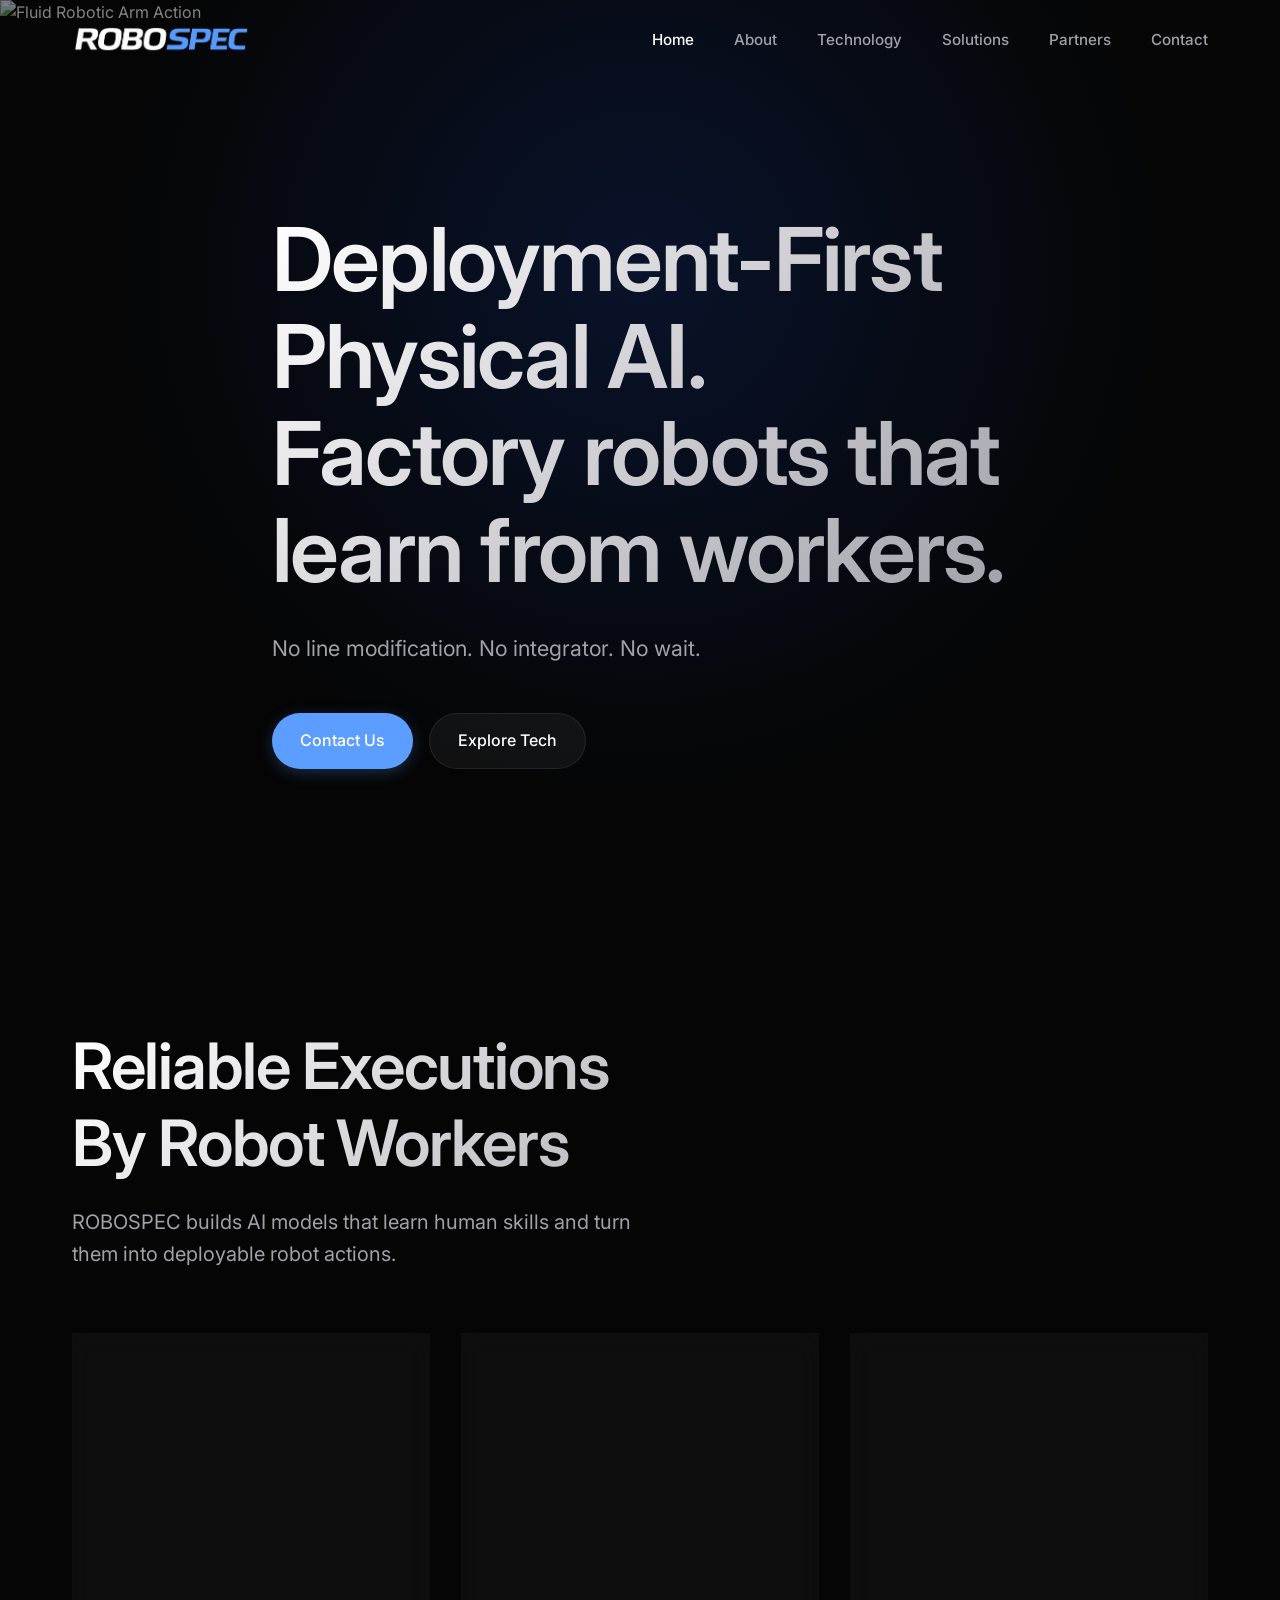
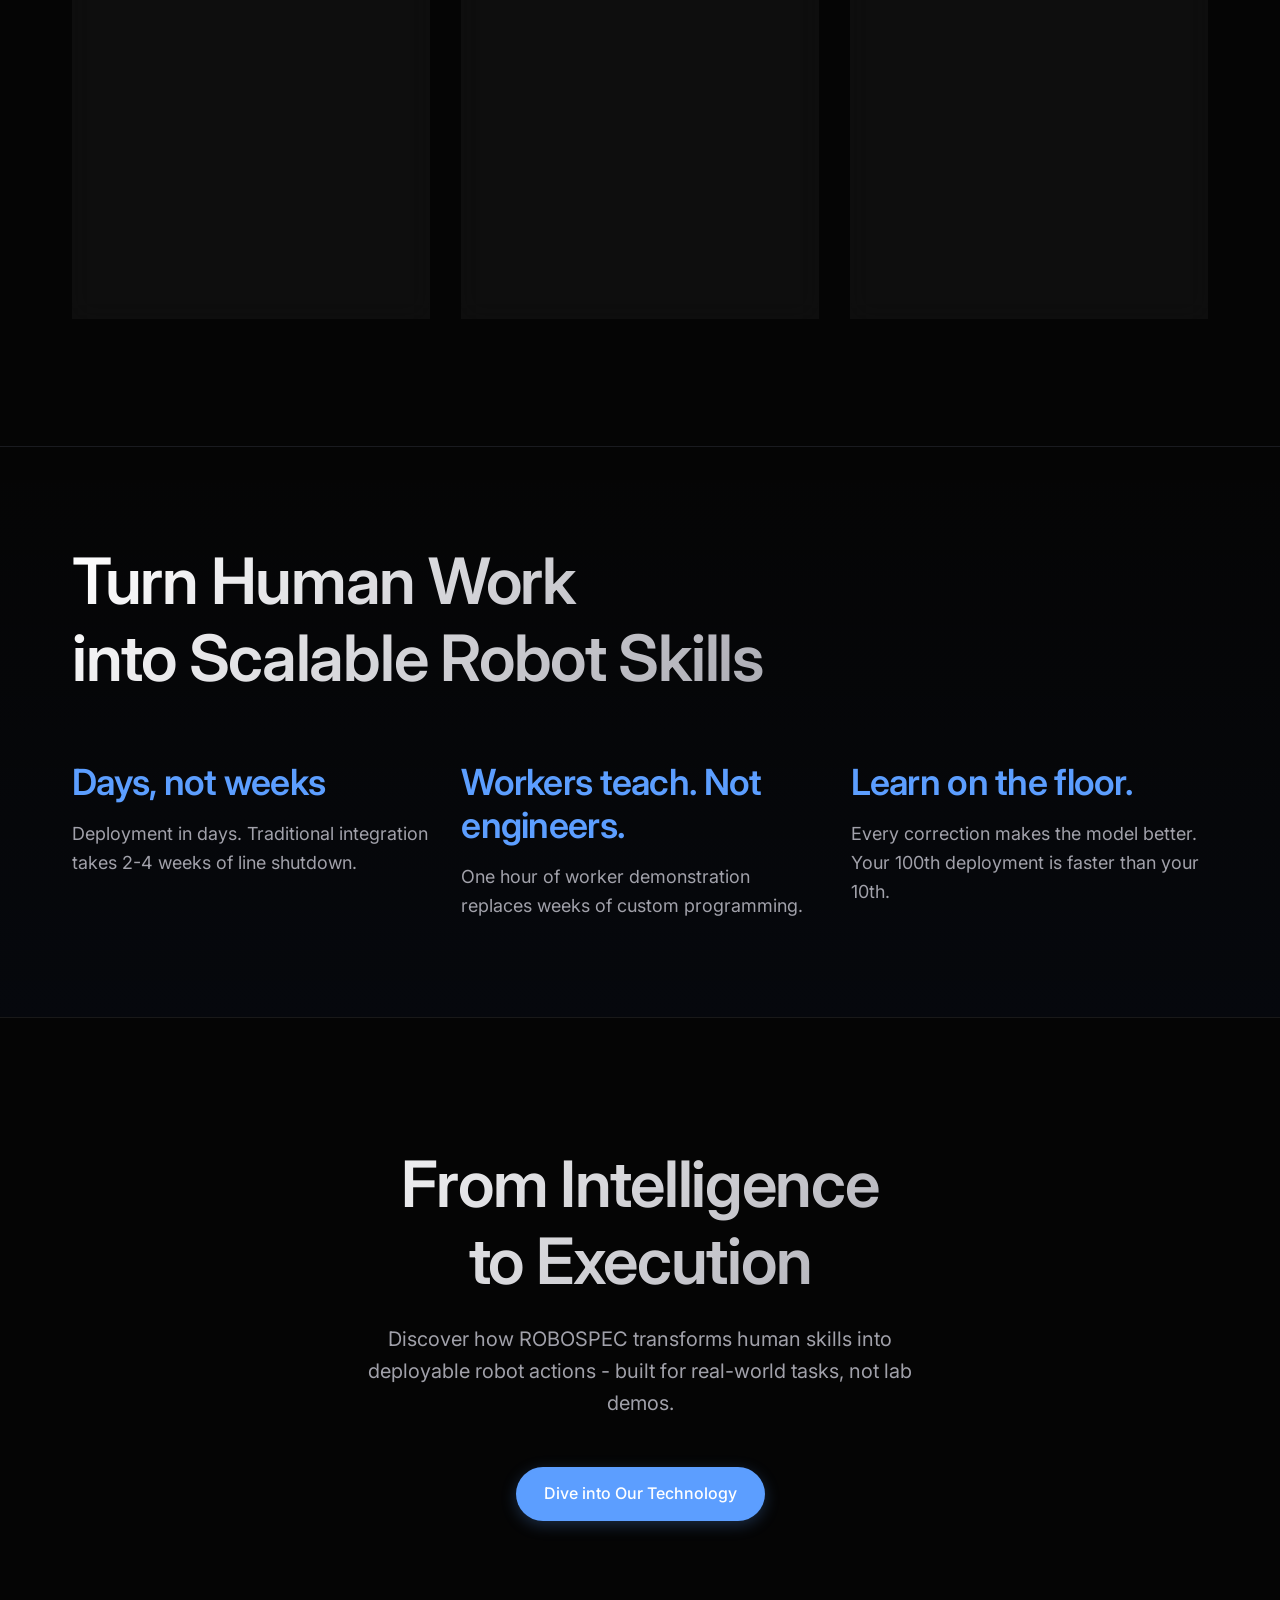
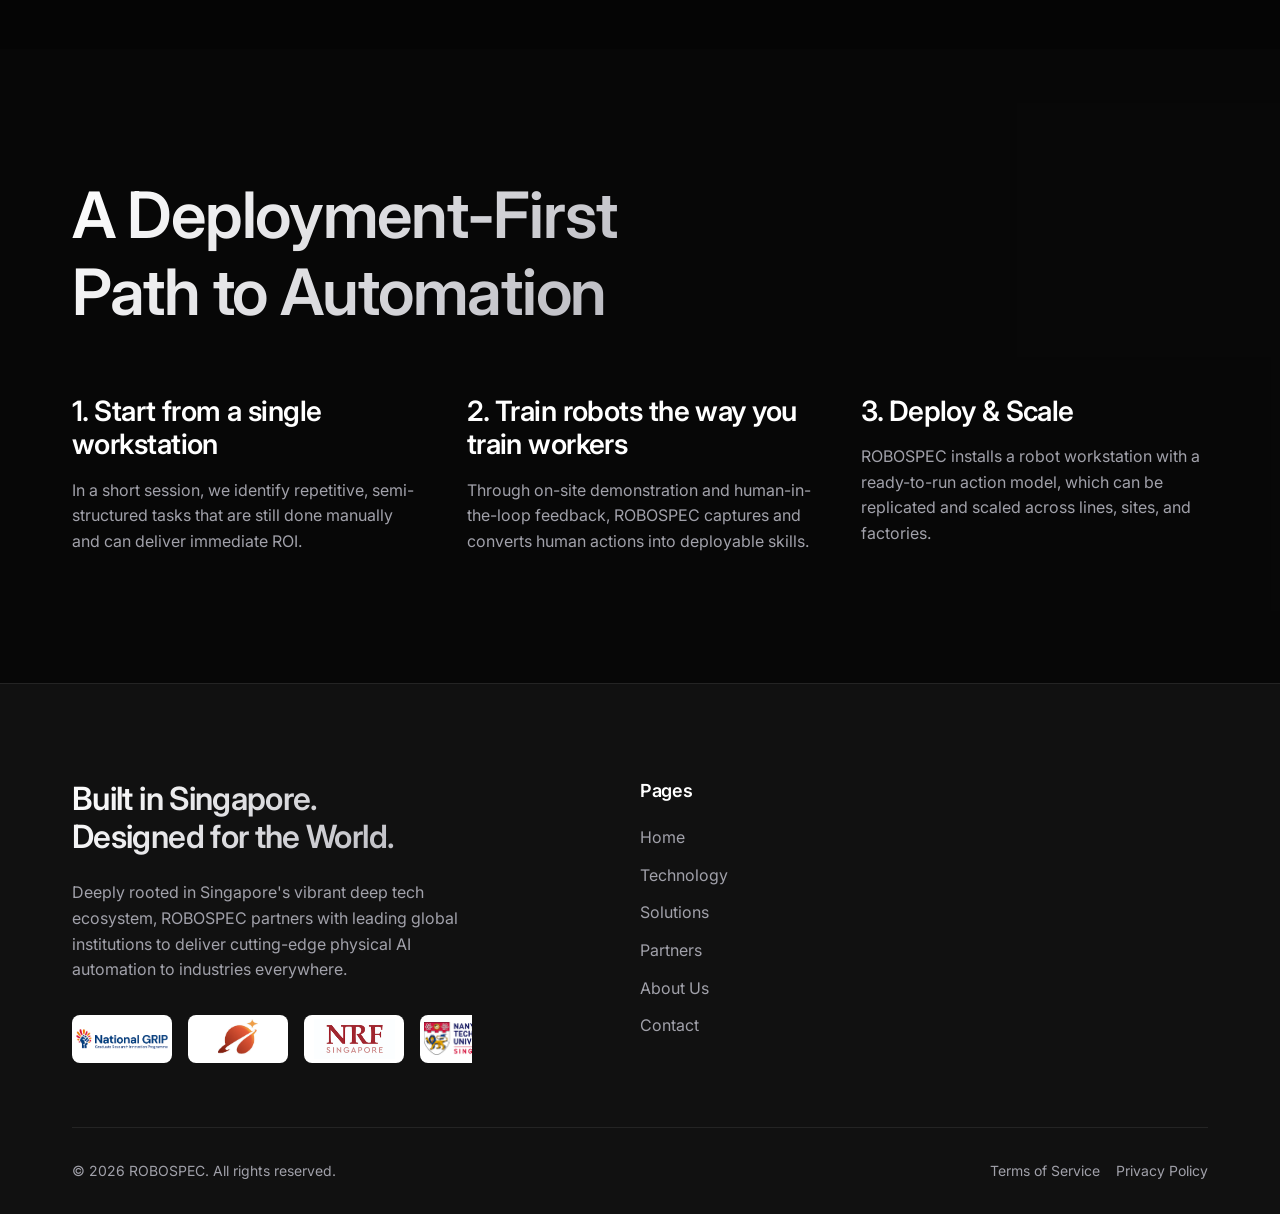
==== index.html @ c2f5011e "w" ====
<!DOCTYPE html>
<html lang="en">

<head>
  <meta charset="UTF-8">
  <meta name="viewport" content="width=device-width, initial-scale=1.0">
  <title>ROBOSPEC - Deployment-First Physical AI</title>
  <meta name="description"
    content="ROBOSPEC - Empowering robotic arms with true human skills. Our AI robotic action models learn from human operations to work autonomously in any complex environment.">
  <link rel="stylesheet" href="./asset/style.css">
  <link rel="icon" href="./asset/favicon/favicon.ico" sizes="48x48">
  <link rel="icon" type="image/png" sizes="32x32" href="./asset/favicon/favicon-32x32.png">
  <link rel="icon" type="image/png" sizes="16x16" href="./asset/favicon/favicon-16x16.png">
  <link rel="apple-touch-icon" href="./asset/favicon/favicon-180x180.png">
</head>

<body>

  <!-- Navigation -->
  <nav class="navbar" id="navbar">
    <div class="container nav-container">
      <a href="index.html" class="logo">
        <img src="./asset/logo.png" alt="ROBOSPEC Logo">
      </a>
      <ul class="nav-links">
        <li><a href="index.html" class="nav-link active">Home</a></li>
        <li><a href="about.html" class="nav-link">About</a></li>
        <li><a href="technology.html" class="nav-link">Technology</a></li>
        <li><a href="solutions.html" class="nav-link">Solutions</a></li>
        <li><a href="partners.html" class="nav-link">Partners</a></li>
        <li><a href="contact.html" class="nav-link">Contact</a></li>
      </ul>
      <a href="contact.html" class="btn btn-secondary" style="display: none;">Get in touch</a>
    </div>
  </nav>

  <!-- Hero Section -->
  <header class="hero">
    <div class="hero-bg">
      <img src="./asset/hero.gif" alt="Fluid Robotic Arm Action"
        style="width: 100%; height: 100%; object-fit: cover; opacity: 0.5; display: block;">
    </div>
    <div class="container hero-content">
      <h1 class="hero-title text-gradient">Deployment-First Physical AI.<br>Factory robots that learn from workers.</h1>
      <p class="hero-desc">No line modification. No integrator. No wait.</p>
      <div class="hero-actions">
        <a href="contact.html" class="btn btn-primary">Contact Us</a>
        <a href="about.html" class="btn btn-secondary">Explore Tech</a>
      </div>
    </div>
  </header>

  <!-- Unlock Automation Section -->
  <section class="section">
    <div class="container">
      <h2 class="section-title reveal text-gradient">Reliable Executions<br>By Robot Workers</h2>
      <p class="section-subtitle reveal">ROBOSPEC builds AI models that learn human skills and turn them into deployable
        robot actions.</p>

            <div class="features-grid">
        <!-- Feature 1: Main Focus (Packaging) -->
        <div class="glass-panel feature-card reveal">
          <div class="feature-placeholder" style="border: none; background: transparent;">
            <img src="./asset/sorting.gif" alt="Flexible Sorting & Packaging"
              style="width: 100%; height: 100%; object-fit: cover; border-radius: 8px;">
          </div>
          <h3>01. Flexible Sorting & Packaging</h3>
          <p>Process high-mix, randomly oriented items instantly without complex fixtures. Built for unpredictable environments.</p>
          <div style="margin-top: 1.5rem; padding-top: 1rem; border-top: 1px solid rgba(255,255,255,0.1);">
            <strong class="text-gradient" style="font-size: 1.25rem;">Full Autonomy</strong>
            <span style="display: block; font-size: 0.85rem; color: var(--text-secondary); margin-top: 0.25rem;">zero fixturing or hard-coding required</span>
          </div>
        </div>
        <!-- Feature 2: Expansion (Assembly) -->
        <div class="glass-panel feature-card reveal" style="transition-delay: 0.1s;">
          <div class="feature-placeholder" style="border: none; background: transparent;">
            <img src="./asset/precise_picking.gif" alt="Complex Precision Assembly"
              style="width: 100%; height: 100%; object-fit: cover; border-radius: 8px;">
          </div>
          <h3>02. Complex Precision Assembly</h3>
          <p>Tackle intricate wiring, small parts insertion, and fine picking with human-level dexterity and meticulous accuracy.</p>
          <div style="margin-top: 1.5rem; padding-top: 1rem; border-top: 1px solid rgba(255,255,255,0.1);">
            <strong class="text-gradient" style="font-size: 1.25rem;">Delicate manipulation</strong>
            <span style="display: block; font-size: 0.85rem; color: var(--text-secondary); margin-top: 0.25rem;">highly reliable operational accuracy</span>
          </div>
        </div>
        <!-- Feature 3: Tele-op (Low Latency) -->
        <div class="glass-panel feature-card reveal" style="transition-delay: 0.2s;">
          <div class="feature-placeholder" style="border: none; background: transparent;">
            <img src="./asset/telo-op.gif" alt="Zero-Latency Teleoperation"
              style="width: 100%; height: 100%; object-fit: cover; border-radius: 8px;">
          </div>
          <h3>03. Low-Latency Teleoperation</h3>
          <p>Industrial-grade remote operation for rapid data collection and immediate intervention. Human intuition, robot execution.</p>
          <div style="margin-top: 1.5rem; padding-top: 1rem; border-top: 1px solid rgba(255,255,255,0.1);">
            <strong class="text-gradient" style="font-size: 1.25rem;">100% Edge Case Coverage</strong>
            <span style="display: block; font-size: 0.85rem; color: var(--text-secondary); margin-top: 0.25rem;">seamless human-in-the-loop fallback</span>
          </div>
        </div>
      </div>
    </div>
  </section>

  <!-- Metrics / Efficiency Section -->
  <section class="metrics-wrap section">
    <div class="container">
      <h2 class="section-title reveal text-gradient" style="margin-bottom: 4rem;">Turn Human Work<br>into Scalable Robot
        Skills</h2>

      <div class="metrics-grid">
        <div class="metric-item reveal">
          <h2>Days, not weeks</h2>
          <p>Deployment in days. Traditional integration takes 2-4 weeks of line shutdown.</p>
        </div>
        <div class="metric-item reveal" style="transition-delay: 0.1s;">
          <h2>Workers teach. Not engineers.</h2>
          <p>One hour of worker demonstration replaces weeks of custom programming.</p>
        </div>
        <div class="metric-item reveal" style="transition-delay: 0.2s;">
          <h2>Learn on the floor.</h2>
          <p>Every correction makes the model better. Your 100th deployment is faster than your 10th.</p>
        </div>
      </div>
    </div>
  </section>

  <!-- Core Tech Teaser -->
  <section class="section">
    <div class="container" style="text-align: center;">
      <h2 class="section-title reveal text-gradient" style="margin: 0 auto 1.5rem auto;">From Intelligence<br>to
        Execution
      </h2>
      <p class="section-subtitle reveal" style="margin: 0 auto 3rem auto;">Discover how ROBOSPEC transforms human skills
        into deployable robot actions - built for real-world tasks, not lab demos.</p>
      <a href="technology.html" class="btn btn-primary reveal">Dive into Our Technology</a>
    </div>
  </section>

  <!-- Deploy Process Section -->
  <section class="section" style="background: rgba(10,10,10,0.5);">
    <div class="container">
      <h2 class="section-title reveal text-gradient" style="margin-bottom: 4rem;">A Deployment-First<br>Path to
        Automation</h2>

      <div class="process-grid">
        <div class="process-step reveal">
          <h3>1. Start from a single workstation</h3>
          <p>In a short session, we identify repetitive, semi-structured tasks
            that are still done manually and can deliver immediate ROI.</p>
        </div>
        <div class="process-step reveal" style="transition-delay: 0.1s;">
          <h3>2. Train robots the way you train workers</h3>
          <p>Through on-site demonstration and human-in-the-loop feedback,
            ROBOSPEC captures and converts human actions into deployable skills.</p>
        </div>
        <div class="process-step reveal" style="transition-delay: 0.2s;">
          <h3>3. Deploy & Scale</h3>
          <p>ROBOSPEC installs a robot workstation with a ready-to-run action model,
            which can be replicated and scaled across lines, sites, and factories.</p>
        </div>
      </div>
    </div>
  </section>

  <!-- Footer -->
  <footer class="footer">
    <div class="container">
      <div class="footer-top">
        <div class="footer-brand">
          <h2 class="text-gradient">Built in Singapore.<br>Designed for the World.</h2>
          <p style="color: var(--text-secondary); max-width: 400px;">Deeply rooted in Singapore's vibrant deep tech
            ecosystem, ROBOSPEC partners with leading global institutions to deliver cutting-edge physical AI automation
            to industries everywhere.</p>
          <div class="marquee-wrapper">
            <div class="marquee-content">
              <div class="logo-placeholder" style="background: white; border: none;"><img
                  src="./asset/ecosystem/GRIP.png" alt="GRIP"
                  style="max-height: 100%; max-width: 100%; object-fit: contain; padding: 4px;"></div>
              <div class="logo-placeholder" style="background: white; border: none;"><img
                  src="./asset/ecosystem/Mars.jpeg" alt="Mars"
                  style="max-height: 100%; max-width: 100%; object-fit: contain; padding: 4px;"></div>
              <div class="logo-placeholder" style="background: white; border: none;"><img
                  src="./asset/ecosystem/NRF.png" alt="NRF"
                  style="max-height: 100%; max-width: 100%; object-fit: contain; padding: 4px;"></div>
              <div class="logo-placeholder" style="background: white; border: none;"><img
                  src="./asset/ecosystem/NTU.png" alt="NTU"
                  style="max-height: 100%; max-width: 100%; object-fit: contain; padding: 4px;"></div>
              <!-- Duplicate for seamless scroll -->
              <div class="logo-placeholder" style="background: white; border: none;"><img
                  src="./asset/ecosystem/GRIP.png" alt="GRIP"
                  style="max-height: 100%; max-width: 100%; object-fit: contain; padding: 4px;"></div>
              <div class="logo-placeholder" style="background: white; border: none;"><img
                  src="./asset/ecosystem/Mars.jpeg" alt="Mars"
                  style="max-height: 100%; max-width: 100%; object-fit: contain; padding: 4px;"></div>
              <div class="logo-placeholder" style="background: white; border: none;"><img
                  src="./asset/ecosystem/NRF.png" alt="NRF"
                  style="max-height: 100%; max-width: 100%; object-fit: contain; padding: 4px;"></div>
              <div class="logo-placeholder" style="background: white; border: none;"><img
                  src="./asset/ecosystem/NTU.png" alt="NTU"
                  style="max-height: 100%; max-width: 100%; object-fit: contain; padding: 4px;"></div>
            </div>
          </div>
        </div>

        <div class="footer-links">
          <h4>Pages</h4>
          <ul>
            <li><a href="index.html">Home</a></li>
            <li><a href="technology.html">Technology</a></li>
            <li><a href="solutions.html">Solutions</a></li>
            <li><a href="partners.html">Partners</a></li>
            <li><a href="about.html">About Us</a></li>
            <li><a href="contact.html">Contact</a></li>
          </ul>
        </div>

        <div class="footer-links" style="display: none;">`n          <h4>Social</h4>
          <ul>
            <li><a href="#">LinkedIn</a></li>
            <li><a href="#">Twitter/X</a></li>
            <li><a href="#">YouTube</a></li>
          </ul>
        </div>
      </div>

      <div class="footer-bottom">
        <p>&copy; 2026 ROBOSPEC. All rights reserved.</p>
        <div style="display: flex; gap: 1rem;">
          <a href="terms.html">Terms of Service</a>
          <a href="privacy.html">Privacy Policy</a>
        </div>
      </div>
    </div>
  </footer>

  <script src="./asset/main.js"></script>
</body>

</html>
---- asset/style.css ----
/* ==========================================================================
   Design System & Global Variables
   ========================================================================== */
@import url('https://fonts.googleapis.com/css2?family=Inter:wght@300;400;500;600;700&display=swap');

:root {
  /* Color Palette */
  --bg-primary: #050505;
  --bg-secondary: #111111;
  --bg-card: rgba(20, 20, 20, 0.6);
  --accent-primary: #5c9eff;
  --accent-hover: #82b4ff;
  --accent-glow: rgba(92, 158, 255, 0.25);
  
  --text-primary: #ffffff;
  --text-secondary: #a1a1aa;
  
  --border-subtle: rgba(255, 255, 255, 0.08);
  --border-hover: rgba(255, 255, 255, 0.15);
  
  /* Typography */
  --font-sans: 'Inter', system-ui, -apple-system, sans-serif;
  
  /* Layout */
  --container-width: 1200px;
  --nav-height: 80px;
}

/* ==========================================================================
   Reset & Base Styles
   ========================================================================== */
* {
  margin: 0;
  padding: 0;
  box-sizing: border-box;
}

html {
  scroll-behavior: smooth;
  font-family: var(--font-sans);
  background-color: var(--bg-primary);
  color: var(--text-primary);
  -webkit-font-smoothing: antialiased;
}

body {
  overflow-x: hidden;
  line-height: 1.6;
}

a {
  text-decoration: none;
  color: inherit;
  transition: color 0.3s ease;
}

ul {
  list-style: none;
}

.container {
  max-width: var(--container-width);
  margin: 0 auto;
  padding: 0 2rem;
}

/* ==========================================================================
   Typography Utilities
   ========================================================================== */
h1, h2, h3, h4, h5, h6 {
  line-height: 1.2;
  font-weight: 600;
  letter-spacing: -0.02em;
}

.text-gradient {
  background: linear-gradient(135deg, #ffffff 0%, #a1a1aa 100%);
  -webkit-background-clip: text;
  -webkit-text-fill-color: transparent;
}

.section-title {
  font-size: clamp(2.5rem, 5vw, 4rem);
  margin-bottom: 1.5rem;
  max-width: 800px;
}

.section-subtitle {
  font-size: 1.25rem;
  color: var(--text-secondary);
  font-weight: 400;
  max-width: 600px;
  margin-bottom: 4rem;
}

/* ==========================================================================
   Components (Glassmorphism & Buttons)
   ========================================================================== */
.glass-panel {
  background: var(--bg-card);
  backdrop-filter: blur(12px);
  -webkit-backdrop-filter: blur(12px);
  border: 1px solid var(--border-subtle);
  border-radius: 16px;
  transition: all 0.4s cubic-bezier(0.16, 1, 0.3, 1);
}

.glass-panel:hover {
  border-color: var(--border-hover);
  background: rgba(30, 30, 30, 0.6);
  transform: translateY(-5px);
  box-shadow: 0 10px 40px rgba(0, 0, 0, 0.5);
}

.btn {
  display: inline-flex;
  align-items: center;
  justify-content: center;
  padding: 0.875rem 1.75rem;
  border-radius: 100px;
  font-weight: 500;
  font-size: 1rem;
  cursor: pointer;
  transition: all 0.3s ease;
  border: none;
}

.btn-primary {
  background: var(--accent-primary);
  color: #fff;
  box-shadow: 0 4px 15px var(--accent-glow);
}

.btn-primary:hover {
  background: var(--accent-hover);
  box-shadow: 0 6px 20px rgba(30, 96, 255, 0.4);
  transform: translateY(-2px);
}

.btn-secondary {
  background: rgba(255, 255, 255, 0.05);
  color: var(--text-primary);
  border: 1px solid var(--border-subtle);
  backdrop-filter: blur(10px);
}

.btn-secondary:hover {
  background: rgba(255, 255, 255, 0.1);
  border-color: var(--border-hover);
  transform: translateY(-2px);
}

/* ==========================================================================
   Navigation
   ========================================================================== */
.navbar {
  position: fixed;
  top: 0;
  width: 100%;
  height: var(--nav-height);
  z-index: 1000;
  transition: all 0.3s ease;
  border-bottom: 1px solid transparent;
}

.navbar.scrolled {
  background: rgba(5, 5, 5, 0.8);
  backdrop-filter: blur(12px);
  -webkit-backdrop-filter: blur(12px);
  border-bottom: 1px solid var(--border-subtle);
}

.nav-container {
  display: flex;
  justify-content: space-between;
  align-items: center;
  height: 100%;
}

.logo {
  display: flex;
  align-items: center;
}

.logo img {
  height: 32px;
  width: auto;
  display: block;
}

.nav-links {
  display: flex;
  gap: 2.5rem;
}

.nav-link {
  font-size: 0.95rem;
  font-weight: 500;
  color: var(--text-secondary);
}

.nav-link:hover, .nav-link.active {
  color: var(--text-primary);
}

/* ==========================================================================
   Hero Section
   ========================================================================== */
.hero {
  position: relative;
  min-height: 100vh;
  display: flex;
  align-items: center;
  padding-top: var(--nav-height);
  overflow: hidden;
}

.hero-bg {
  position: absolute;
  top: 0;
  left: 0;
  width: 100%;
  height: 100%;
  z-index: -1;
  background: radial-gradient(circle at 50% 30%, rgba(30, 96, 255, 0.15), transparent 60%);
}

.hero-bg video, .video-placeholder {
  width: 100%;
  height: 100%;
  object-fit: cover;
  opacity: 0.4;
  mask-image: linear-gradient(to bottom, black 50%, transparent 100%);
  -webkit-mask-image: linear-gradient(to bottom, black 50%, transparent 100%);
}

.video-placeholder {
  background: repeating-linear-gradient(45deg, #111, #111 10px, #0a0a0a 10px, #0a0a0a 20px);
  display: flex;
  align-items: center;
  justify-content: center;
  color: rgba(255,255,255,0.2);
  font-size: 2rem;
  font-weight: 700;
}

.hero-content {
  max-width: 800px;
  z-index: 1;
}

.hero-title {
  font-size: clamp(3rem, 7vw, 5.5rem);
  line-height: 1.1;
  margin-bottom: 2rem;
  animation: fadeUp 1s ease 0.2s both;
}

.hero-desc {
  font-size: clamp(1.125rem, 2vw, 1.35rem);
  color: var(--text-secondary);
  font-weight: 400;
  margin-bottom: 3rem;
  max-width: 600px;
  animation: fadeUp 1s ease 0.4s both;
}

.hero-actions {
  display: flex;
  gap: 1rem;
  animation: fadeUp 1s ease 0.6s both;
}

/* ==========================================================================
   Features Section (Unlock Automation)
   ========================================================================== */
.section {
  padding: 8rem 0;
}

.features-grid {
  display: grid;
  grid-template-columns: repeat(auto-fit, minmax(300px, 1fr));
  gap: 2rem;
  margin-top: 4rem;
}

.feature-card {
  padding: 2.5rem;
  display: flex;
  flex-direction: column;
  gap: 1rem;
}

.feature-card .icon-wrapper {
  width: 60px;
  height: 60px;
  background: rgba(30, 96, 255, 0.1);
  border-radius: 12px;
  display: flex;
  align-items: center;
  justify-content: center;
  color: var(--accent-primary);
  margin-bottom: 1rem;
}

.feature-card h3 {
  font-size: 1.5rem;
}

.feature-card p {
  color: var(--text-secondary);
  font-size: 1rem;
}

.feature-placeholder {
  width: 100%;
  height: 180px;
  background: rgba(255,255,255,0.02);
  border-radius: 8px;
  margin-bottom: 1rem;
  display: flex;
  align-items: center;
  justify-content: center;
  color: #555;
  font-weight: 600;
  border: 1px dashed rgba(255,255,255,0.1);
}

/* ==========================================================================
   Metrics Section (Scalable Efficiency)
   ========================================================================== */
.metrics-wrap {
  border-top: 1px solid var(--border-subtle);
  border-bottom: 1px solid var(--border-subtle);
  padding: 6rem 0;
  background: linear-gradient(180deg, rgba(20,20,20,0) 0%, rgba(30,96,255,0.03) 100%);
}

.metrics-grid {
  display: grid;
  grid-template-columns: repeat(auto-fit, minmax(280px, 1fr));
  gap: 4rem 2rem;
}

.metric-item h2 {
  font-size: 2.25rem;
  margin-bottom: 1rem;
  color: var(--accent-primary);
  display: flex;
  align-items: baseline;
  flex-wrap: wrap;
}

.metric-item h2 span {
  font-size: 1.5rem;
  color: var(--text-primary);
  margin-right: 0.75rem;
}

.metric-item p {
  font-size: 1.125rem;
  color: var(--text-secondary);
}

/* ==========================================================================
   Process Section (Deploy)
   ========================================================================== */
.process-grid {
  display: grid;
  grid-template-columns: repeat(auto-fit, minmax(300px, 1fr));
  gap: 3rem;
  position: relative;
}

.process-step {
  position: relative;
}

.step-num {
  font-family: monospace;
  font-size: 1.25rem;
  color: var(--accent-primary);
  margin-bottom: 1rem;
  display: block;
}

.process-step h3 {
  font-size: 1.75rem;
  margin-bottom: 1rem;
}

.process-step p {
  color: var(--text-secondary);
}

/* ==========================================================================
   Footer
   ========================================================================== */
.footer {
  border-top: 1px solid var(--border-subtle);
  padding: 6rem 0 2rem;
  background: var(--bg-secondary);
}

.footer-top {
  display: grid;
  grid-template-columns: 2fr 1fr 1fr;
  gap: 4rem;
  margin-bottom: 4rem;
}

.footer-brand h2 {
  font-size: 2rem;
  margin-bottom: 1.5rem;
}

.footer-form {
  display: flex;
  gap: 0.5rem;
  margin-top: 1.5rem;
}

.footer-form input {
  background: var(--bg-primary);
  border: 1px solid var(--border-subtle);
  color: #fff;
  padding: 0.75rem 1rem;
  border-radius: 8px;
  flex: 1;
  outline: none;
}

.footer-form input:focus {
  border-color: var(--accent-primary);
}

.footer-links h4 {
  margin-bottom: 1.5rem;
  font-size: 1.125rem;
}

.footer-links ul li {
  margin-bottom: 0.75rem;
}

.footer-links ul li a {
  color: var(--text-secondary);
}

.footer-links ul li a:hover {
  color: var(--text-primary);
}

.footer-bottom {
  display: flex;
  justify-content: space-between;
  border-top: 1px solid var(--border-subtle);
  padding-top: 2rem;
  color: var(--text-secondary);
  font-size: 0.875rem;
}

/* ==========================================================================
   Animations & Reveals
   ========================================================================== */
@keyframes fadeUp {
  0% { opacity: 0; transform: translateY(30px); }
  100% { opacity: 1; transform: translateY(0); }
}

.reveal {
  opacity: 0;
  transform: translateY(30px);
  transition: all 0.8s cubic-bezier(0.16, 1, 0.3, 1);
}

.reveal.visible {
  opacity: 1;
  transform: translateY(0);
}

/* ==========================================================================
   Marquee Animation
   ========================================================================== */
.marquee-wrapper {
  margin-top: 2rem;
  overflow: hidden;
  position: relative;
  width: 100%;
  max-width: 400px;
}

.marquee-content {
  display: flex;
  gap: 1rem;
  width: max-content;
  animation: scroll-left 20s linear infinite;
}

.marquee-content:hover {
  animation-play-state: paused;
}

.logo-placeholder {
  width: 100px;
  height: 48px;
  background: rgba(255, 255, 255, 0.05);
  border: 1px solid var(--border-subtle);
  border-radius: 8px;
  display: inline-flex;
  align-items: center;
  justify-content: center;
  font-size: 0.875rem;
  font-weight: 500;
  color: var(--text-secondary);
  flex-shrink: 0;
}

@keyframes scroll-left {
  0% { transform: translateX(0); }
  100% { transform: translateX(calc(-50% - 0.5rem)); }
}

/* ==========================================================================
   Responsive
   ========================================================================== */
@media (max-width: 768px) {
  .nav-links { display: none; }
  .footer-top { grid-template-columns: 1fr; }
  .hero-title { font-size: 2.5rem; }
}
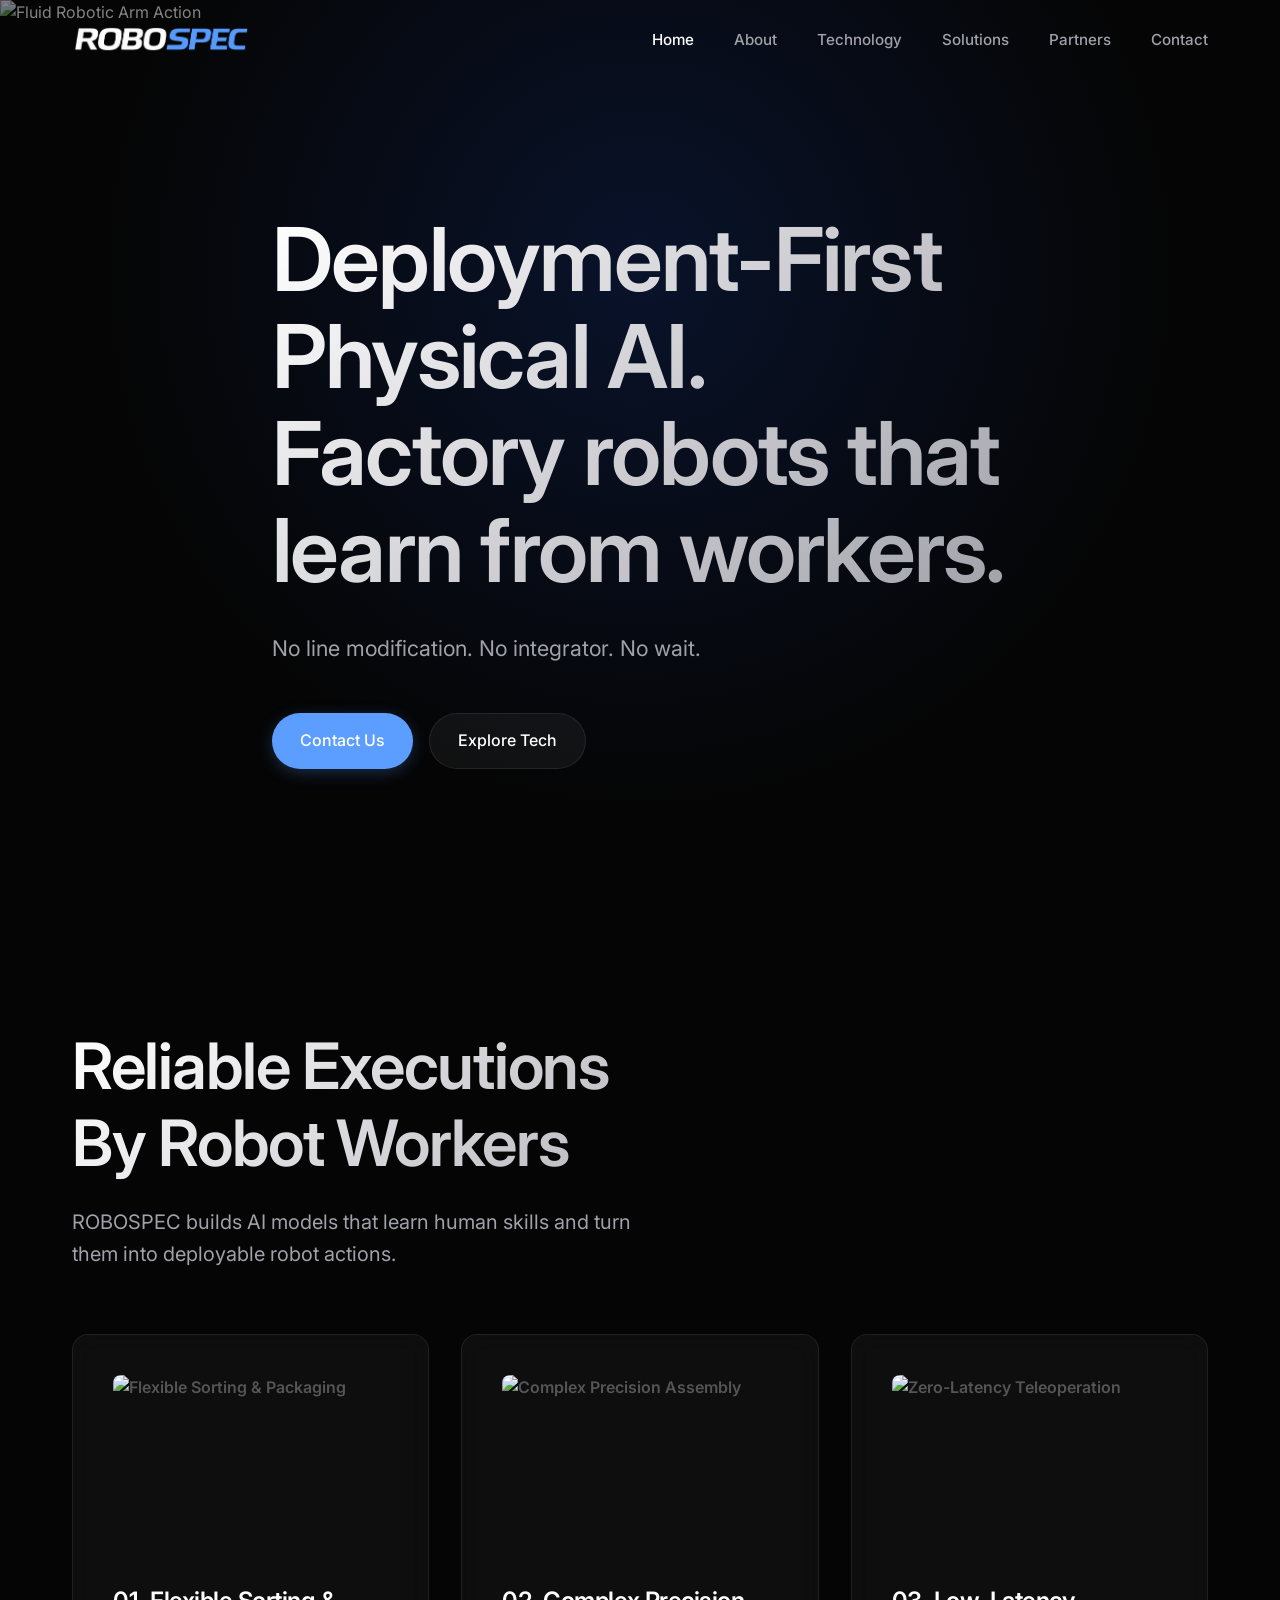
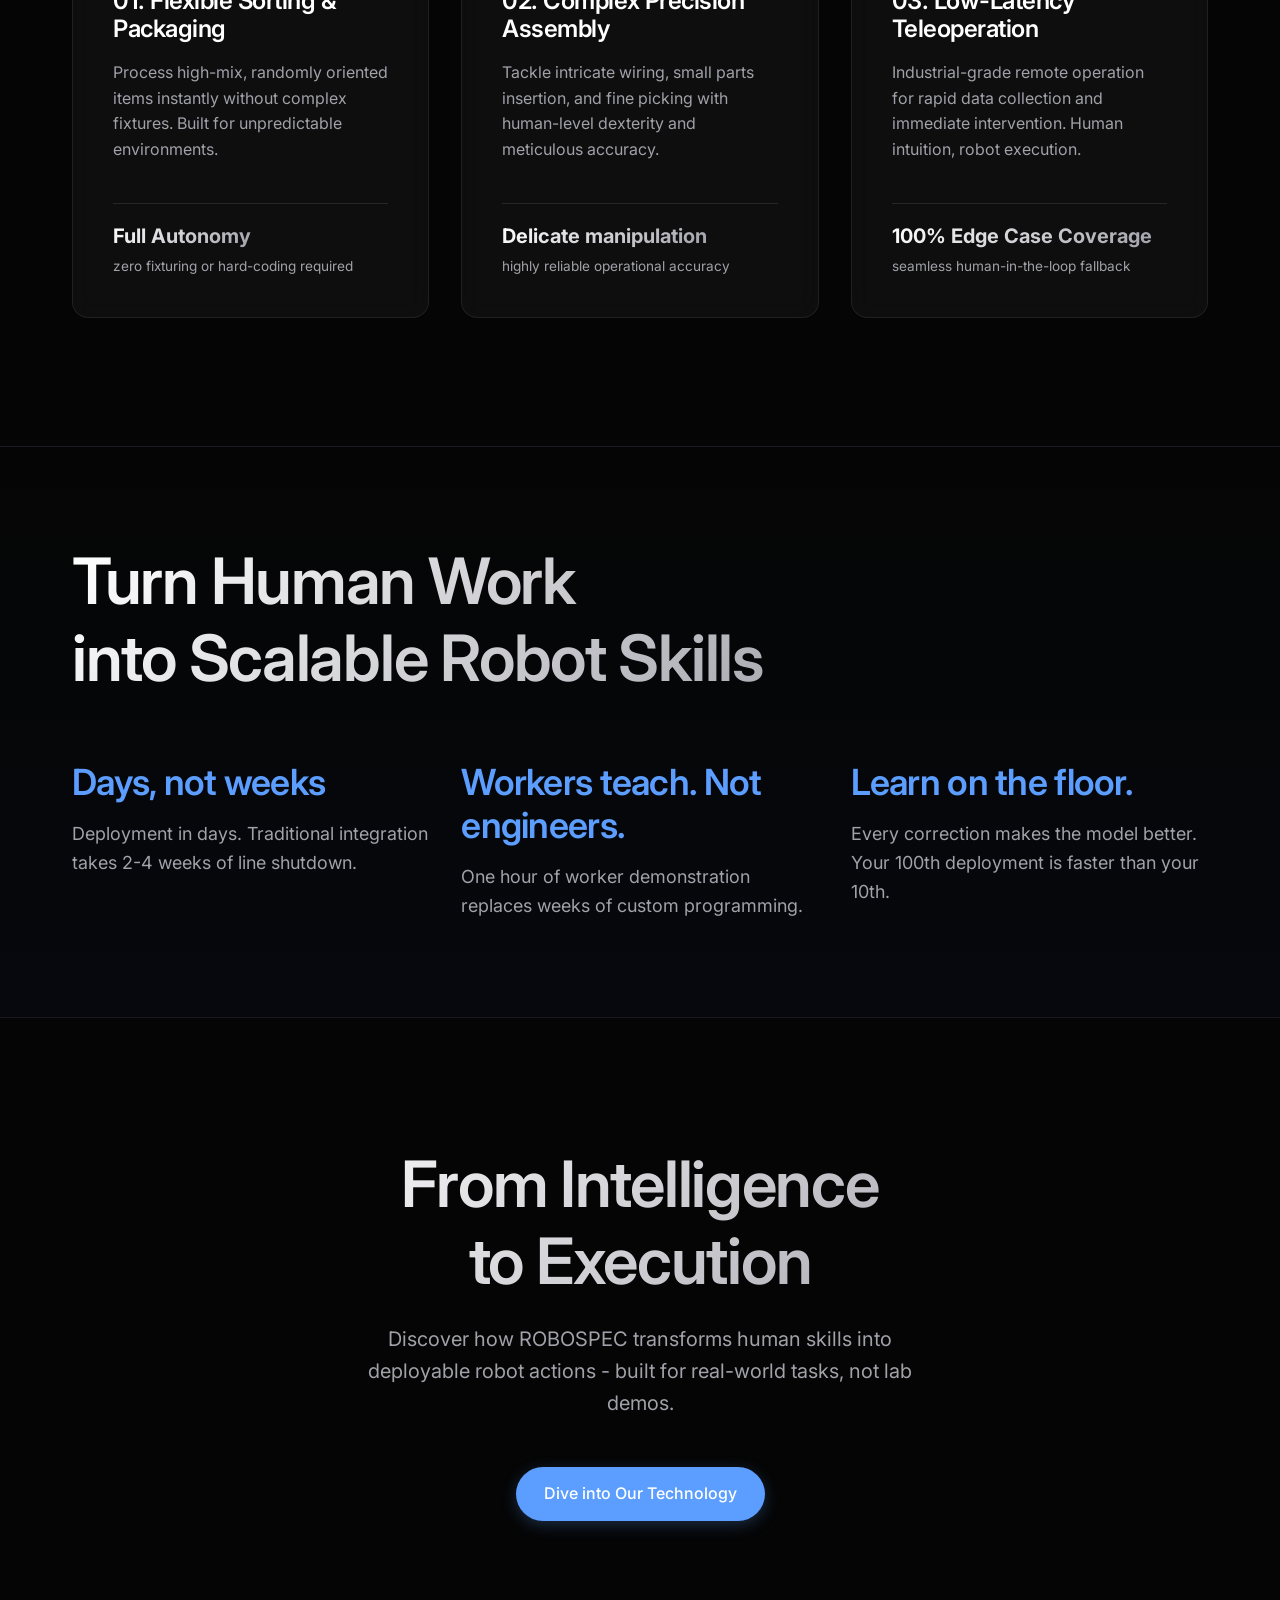
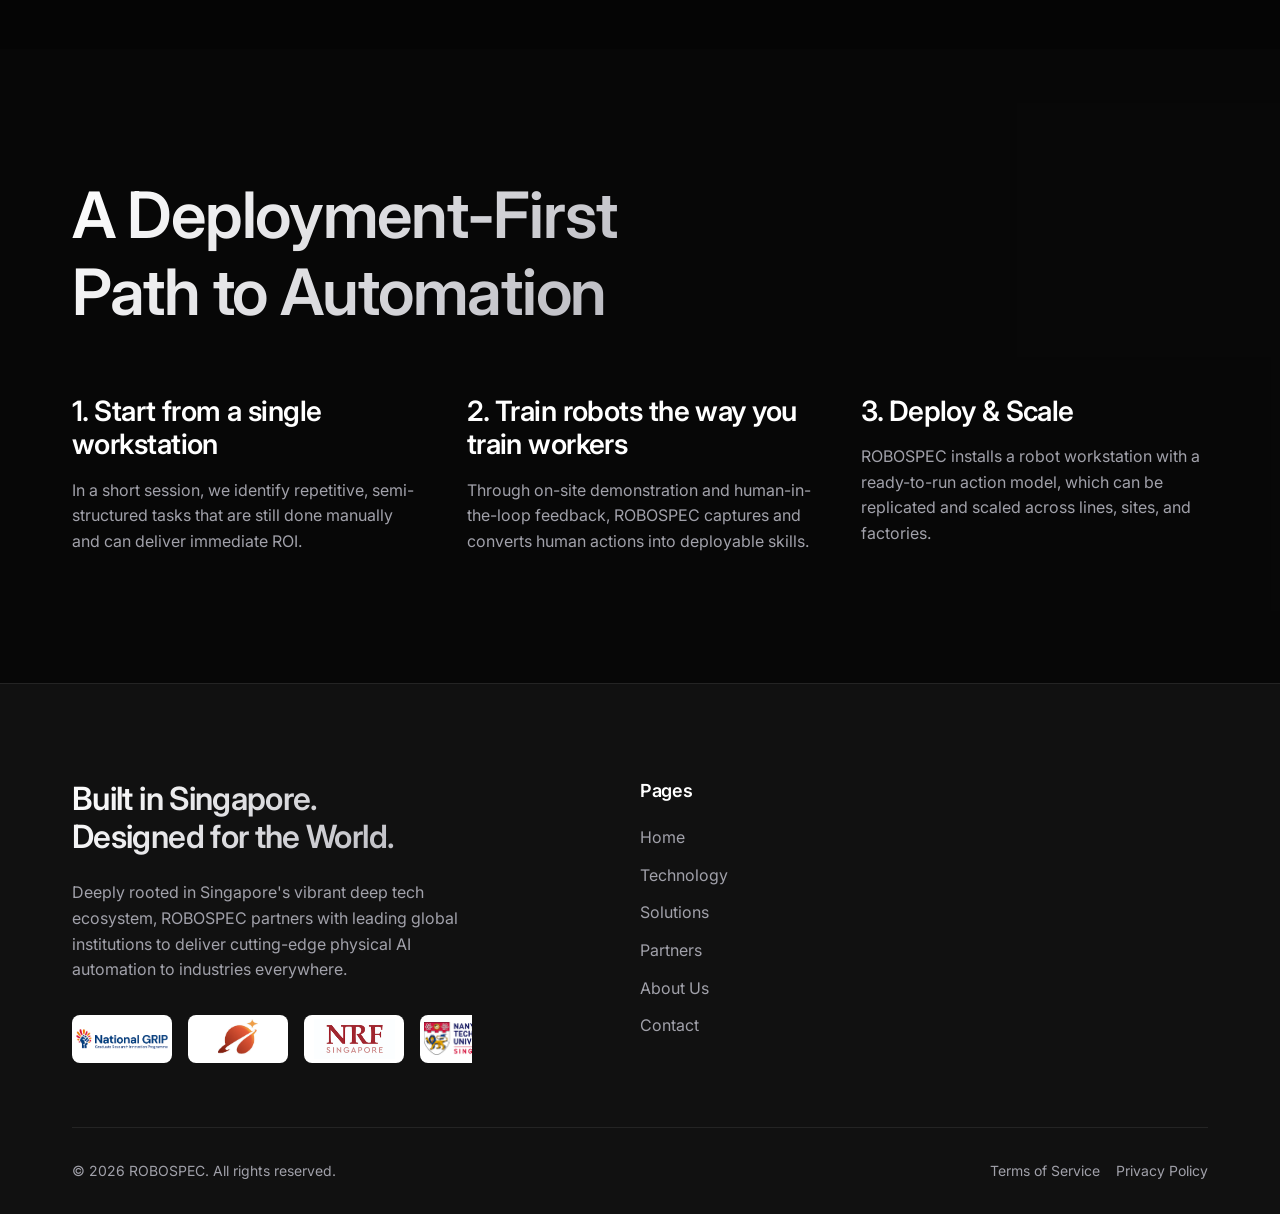
==== commit d99a07ec: "w" ====
--- a/index.html
+++ b/index.html
@@ -185,6 +185,12 @@
               <div class="logo-placeholder" style="background: white; border: none;"><img
                   src="./asset/ecosystem/NTU.png" alt="NTU"
                   style="max-height: 100%; max-width: 100%; object-fit: contain; padding: 4px;"></div>
+              <div class="logo-placeholder" style="background: white; border: none;"><img
+                  src="./asset/ecosystem/NUS_enterprise.png" alt="NUS Enterprise"
+                  style="max-height: 100%; max-width: 100%; object-fit: contain; padding: 4px;"></div>
+              <div class="logo-placeholder" style="background: white; border: none;"><img
+                  src="./asset/ecosystem/Ntuitive.png" alt="Ntuitive"
+                  style="max-height: 100%; max-width: 100%; object-fit: contain; padding: 4px;"></div>
               <!-- Duplicate for seamless scroll -->
               <div class="logo-placeholder" style="background: white; border: none;"><img
                   src="./asset/ecosystem/GRIP.png" alt="GRIP"
@@ -197,6 +203,12 @@
                   style="max-height: 100%; max-width: 100%; object-fit: contain; padding: 4px;"></div>
               <div class="logo-placeholder" style="background: white; border: none;"><img
                   src="./asset/ecosystem/NTU.png" alt="NTU"
+                  style="max-height: 100%; max-width: 100%; object-fit: contain; padding: 4px;"></div>
+              <div class="logo-placeholder" style="background: white; border: none;"><img
+                  src="./asset/ecosystem/NUS_enterprise.png" alt="NUS Enterprise"
+                  style="max-height: 100%; max-width: 100%; object-fit: contain; padding: 4px;"></div>
+              <div class="logo-placeholder" style="background: white; border: none;"><img
+                  src="./asset/ecosystem/Ntuitive.png" alt="Ntuitive"
                   style="max-height: 100%; max-width: 100%; object-fit: contain; padding: 4px;"></div>
             </div>
           </div>
@@ -214,7 +226,8 @@
           </ul>
         </div>
 
-        <div class="footer-links" style="display: none;">`n          <h4>Social</h4>
+        <div class="footer-links" style="display: none;">
+          <h4>Social</h4>
           <ul>
             <li><a href="#">LinkedIn</a></li>
             <li><a href="#">Twitter/X</a></li>
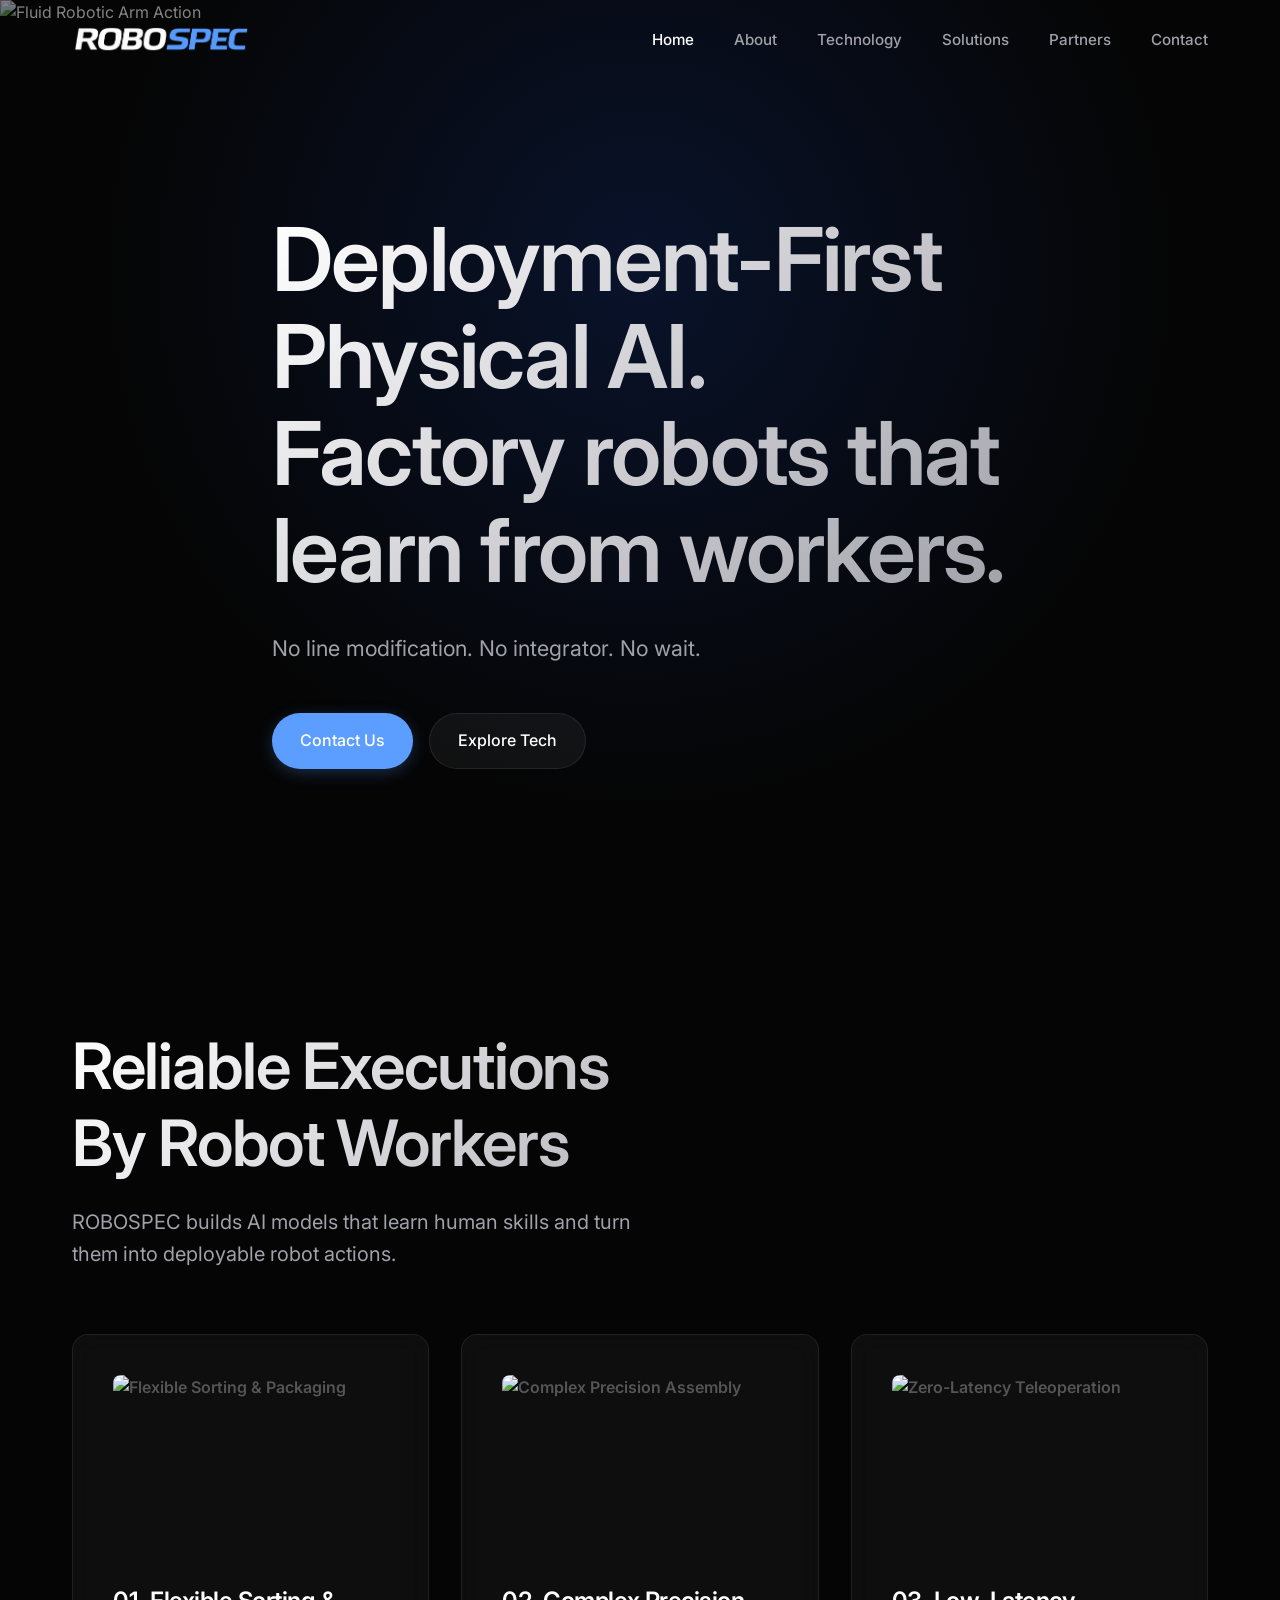
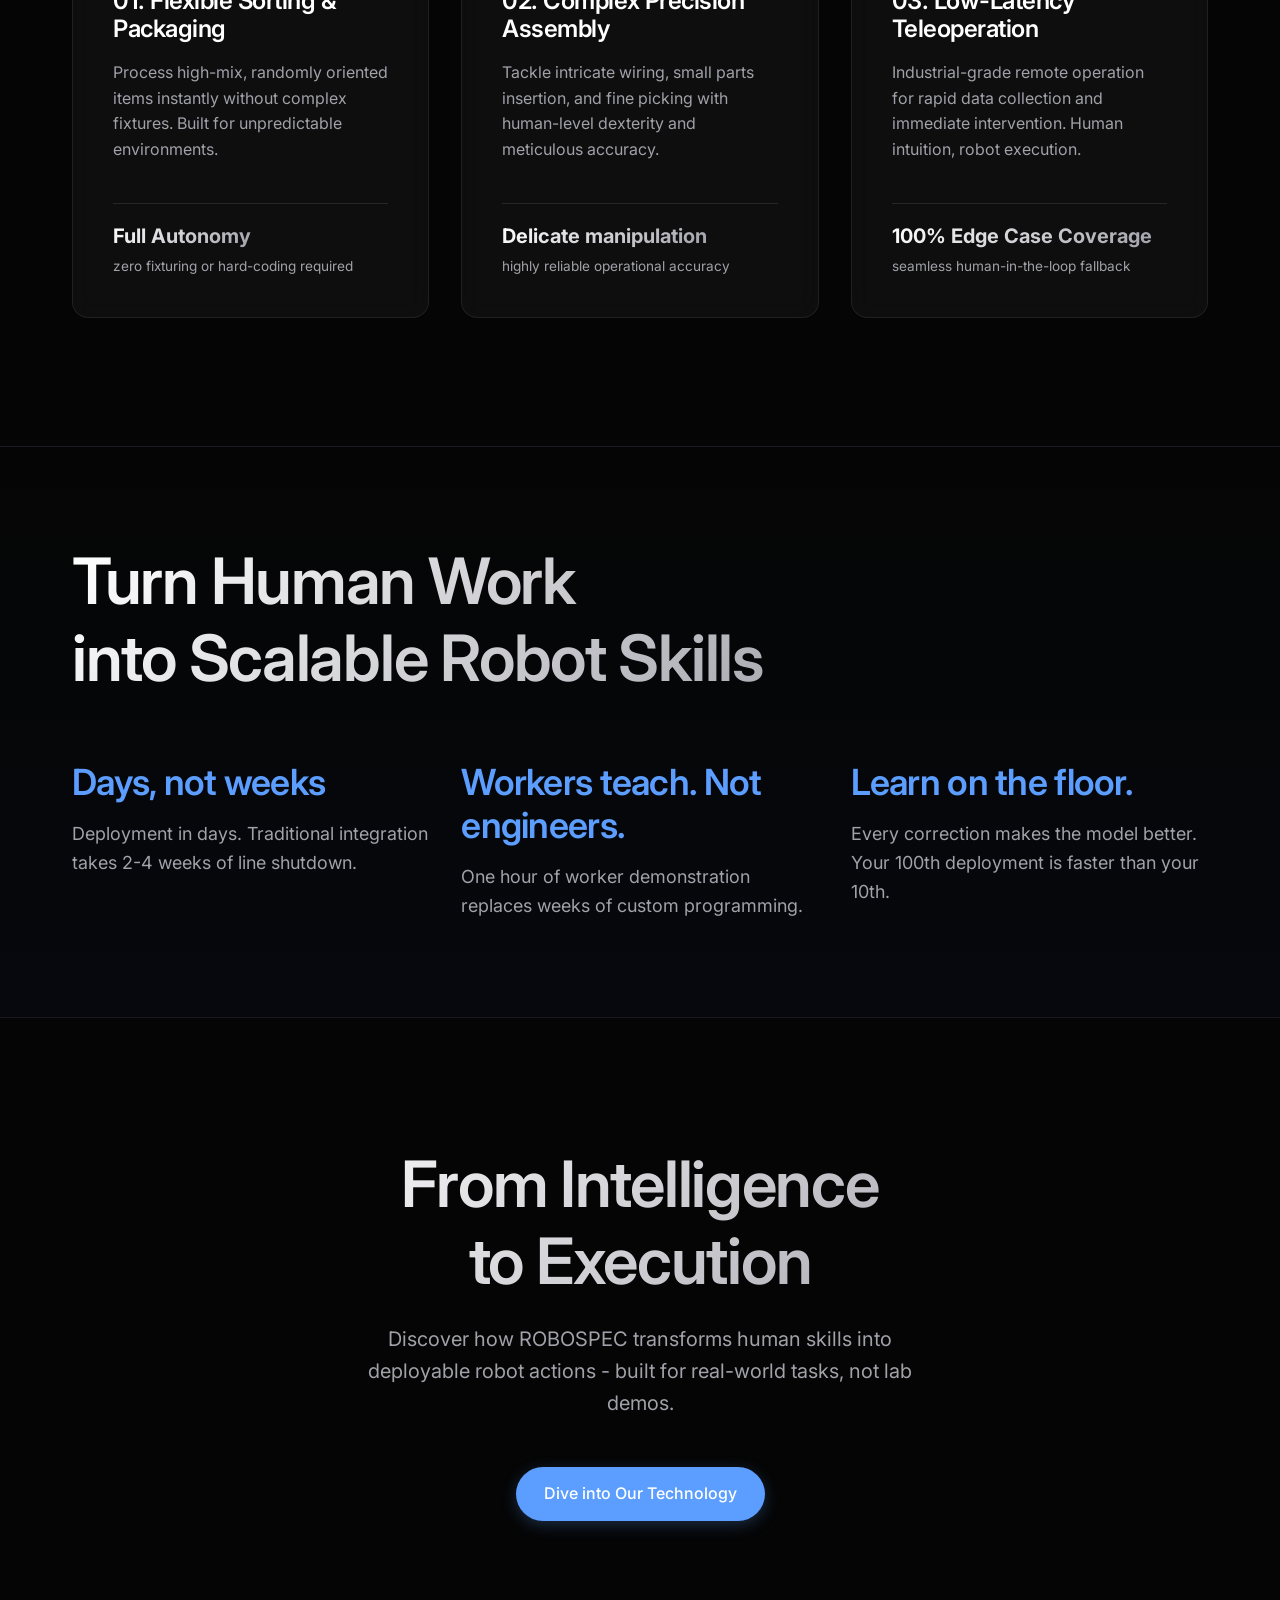
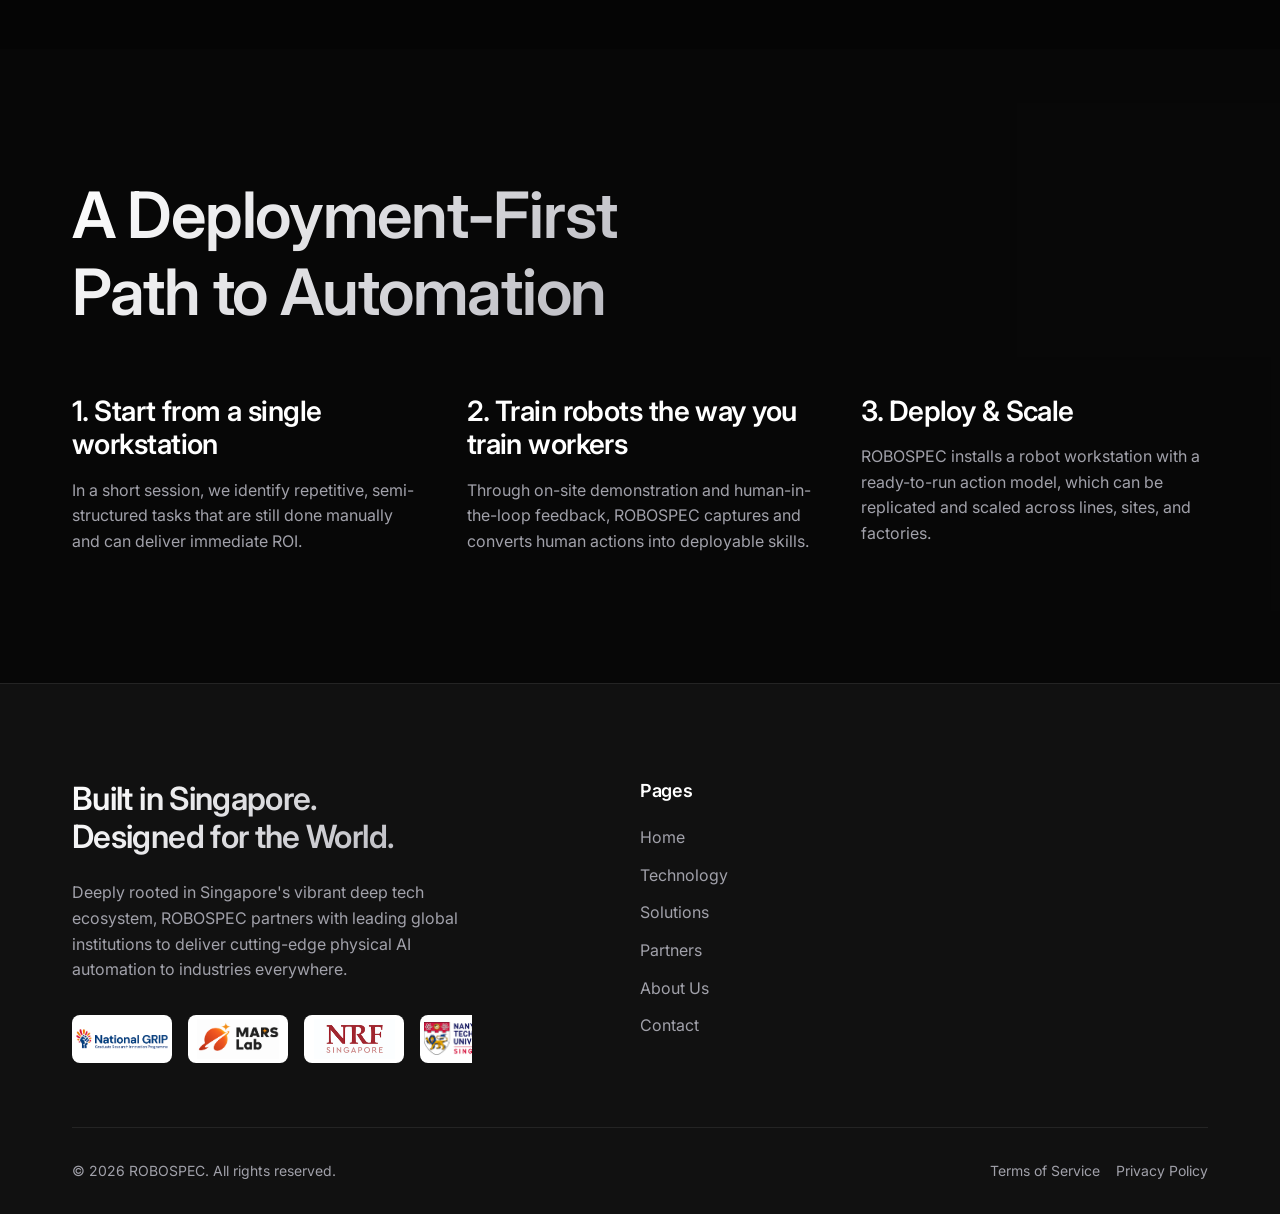
==== commit a75d3c76: "w" ====
--- a/index.html
+++ b/index.html
@@ -57,7 +57,7 @@
       <p class="section-subtitle reveal">ROBOSPEC builds AI models that learn human skills and turn them into deployable
         robot actions.</p>
 
-            <div class="features-grid">
+      <div class="features-grid">
         <!-- Feature 1: Main Focus (Packaging) -->
         <div class="glass-panel feature-card reveal">
           <div class="feature-placeholder" style="border: none; background: transparent;">
@@ -65,10 +65,12 @@
               style="width: 100%; height: 100%; object-fit: cover; border-radius: 8px;">
           </div>
           <h3>01. Flexible Sorting & Packaging</h3>
-          <p>Process high-mix, randomly oriented items instantly without complex fixtures. Built for unpredictable environments.</p>
+          <p>Process high-mix, randomly oriented items instantly without complex fixtures. Built for unpredictable
+            environments.</p>
           <div style="margin-top: 1.5rem; padding-top: 1rem; border-top: 1px solid rgba(255,255,255,0.1);">
             <strong class="text-gradient" style="font-size: 1.25rem;">Full Autonomy</strong>
-            <span style="display: block; font-size: 0.85rem; color: var(--text-secondary); margin-top: 0.25rem;">zero fixturing or hard-coding required</span>
+            <span style="display: block; font-size: 0.85rem; color: var(--text-secondary); margin-top: 0.25rem;">zero
+              fixturing or hard-coding required</span>
           </div>
         </div>
         <!-- Feature 2: Expansion (Assembly) -->
@@ -78,10 +80,12 @@
               style="width: 100%; height: 100%; object-fit: cover; border-radius: 8px;">
           </div>
           <h3>02. Complex Precision Assembly</h3>
-          <p>Tackle intricate wiring, small parts insertion, and fine picking with human-level dexterity and meticulous accuracy.</p>
+          <p>Tackle intricate wiring, small parts insertion, and fine picking with human-level dexterity and meticulous
+            accuracy.</p>
           <div style="margin-top: 1.5rem; padding-top: 1rem; border-top: 1px solid rgba(255,255,255,0.1);">
             <strong class="text-gradient" style="font-size: 1.25rem;">Delicate manipulation</strong>
-            <span style="display: block; font-size: 0.85rem; color: var(--text-secondary); margin-top: 0.25rem;">highly reliable operational accuracy</span>
+            <span style="display: block; font-size: 0.85rem; color: var(--text-secondary); margin-top: 0.25rem;">highly
+              reliable operational accuracy</span>
           </div>
         </div>
         <!-- Feature 3: Tele-op (Low Latency) -->
@@ -91,10 +95,13 @@
               style="width: 100%; height: 100%; object-fit: cover; border-radius: 8px;">
           </div>
           <h3>03. Low-Latency Teleoperation</h3>
-          <p>Industrial-grade remote operation for rapid data collection and immediate intervention. Human intuition, robot execution.</p>
+          <p>Industrial-grade remote operation for rapid data collection and immediate intervention. Human intuition,
+            robot execution.</p>
           <div style="margin-top: 1.5rem; padding-top: 1rem; border-top: 1px solid rgba(255,255,255,0.1);">
             <strong class="text-gradient" style="font-size: 1.25rem;">100% Edge Case Coverage</strong>
-            <span style="display: block; font-size: 0.85rem; color: var(--text-secondary); margin-top: 0.25rem;">seamless human-in-the-loop fallback</span>
+            <span
+              style="display: block; font-size: 0.85rem; color: var(--text-secondary); margin-top: 0.25rem;">seamless
+              human-in-the-loop fallback</span>
           </div>
         </div>
       </div>
@@ -177,7 +184,7 @@
                   src="./asset/ecosystem/GRIP.png" alt="GRIP"
                   style="max-height: 100%; max-width: 100%; object-fit: contain; padding: 4px;"></div>
               <div class="logo-placeholder" style="background: white; border: none;"><img
-                  src="./asset/ecosystem/Mars.jpeg" alt="Mars"
+                  src="./asset/ecosystem/mars.png" alt="Mars"
                   style="max-height: 100%; max-width: 100%; object-fit: contain; padding: 4px;"></div>
               <div class="logo-placeholder" style="background: white; border: none;"><img
                   src="./asset/ecosystem/NRF.png" alt="NRF"
@@ -237,7 +244,7 @@
       </div>
 
       <div class="footer-bottom">
-        <p>&copy; 2026 ROBOSPEC. All rights reserved.</p>
+        <p>&copy; <span id="currentYear"></span> ROBOSPEC. All rights reserved.</p>
         <div style="display: flex; gap: 1rem;">
           <a href="terms.html">Terms of Service</a>
           <a href="privacy.html">Privacy Policy</a>
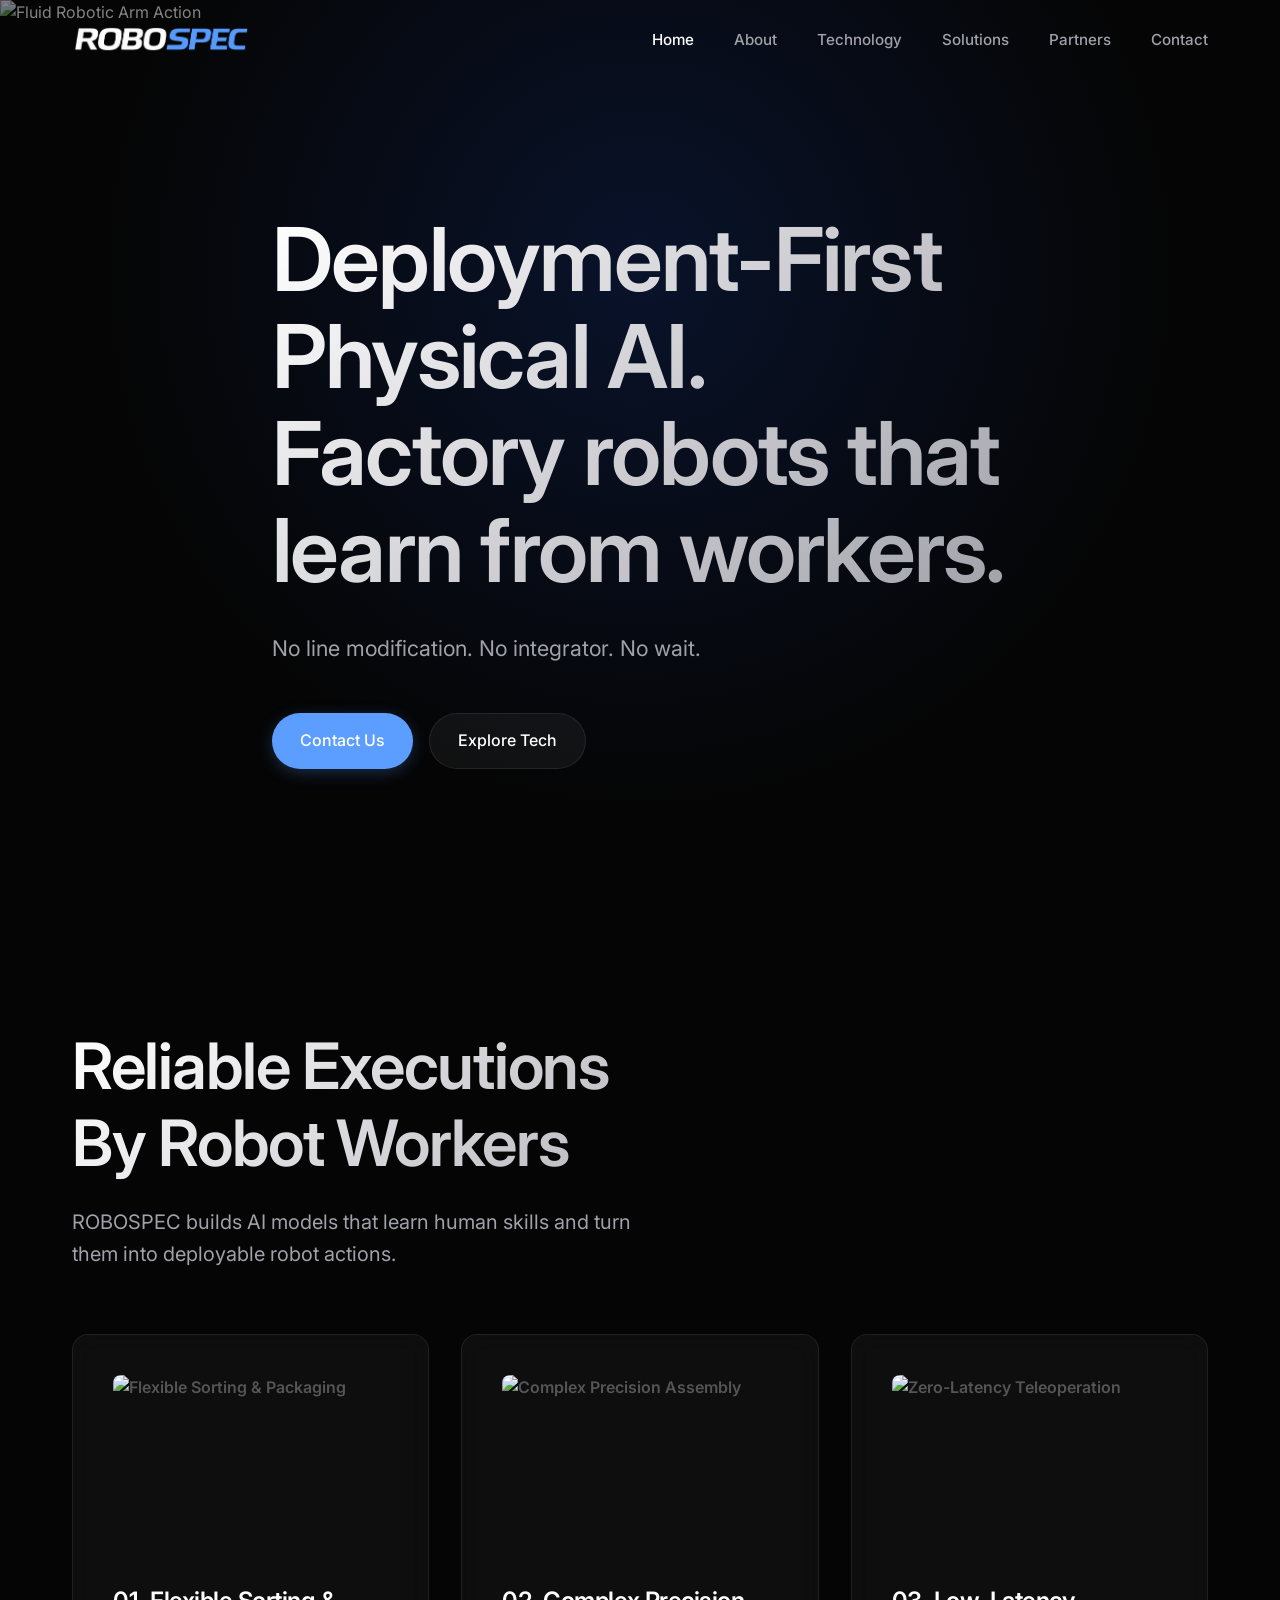
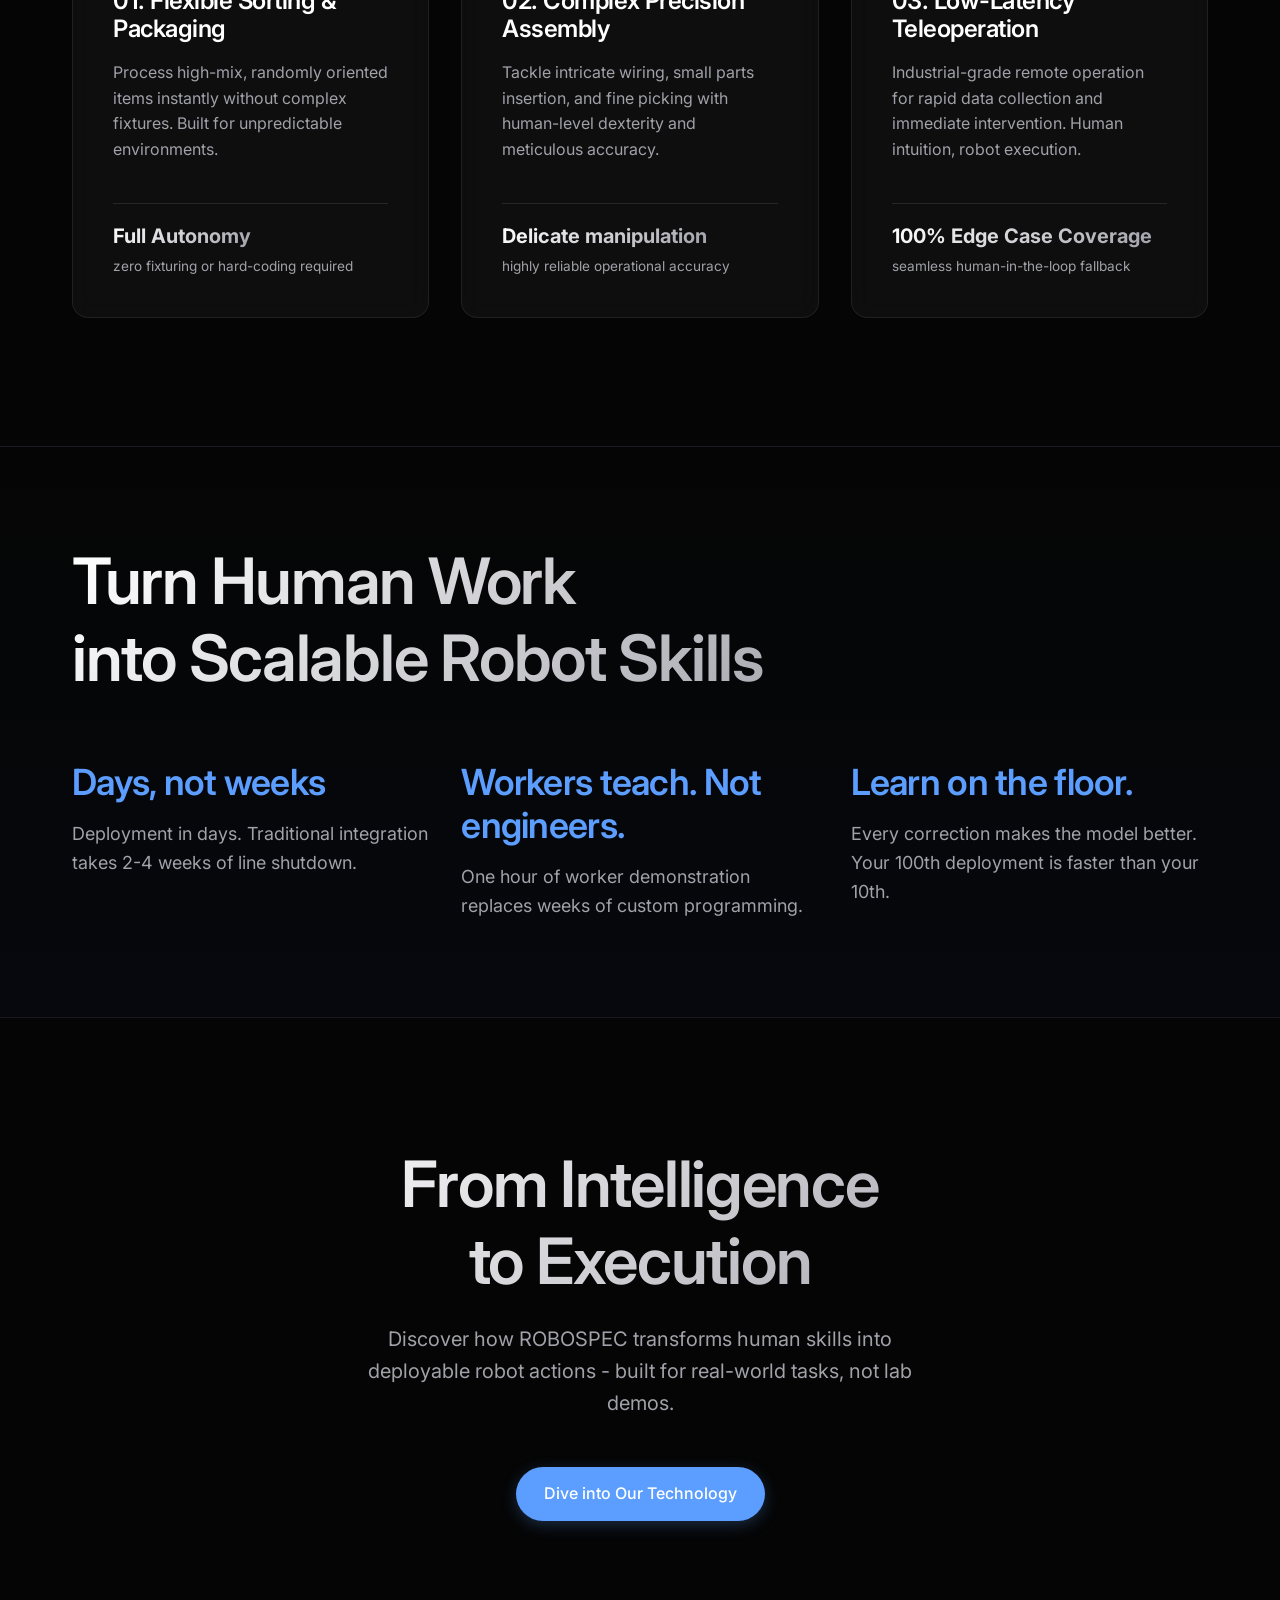
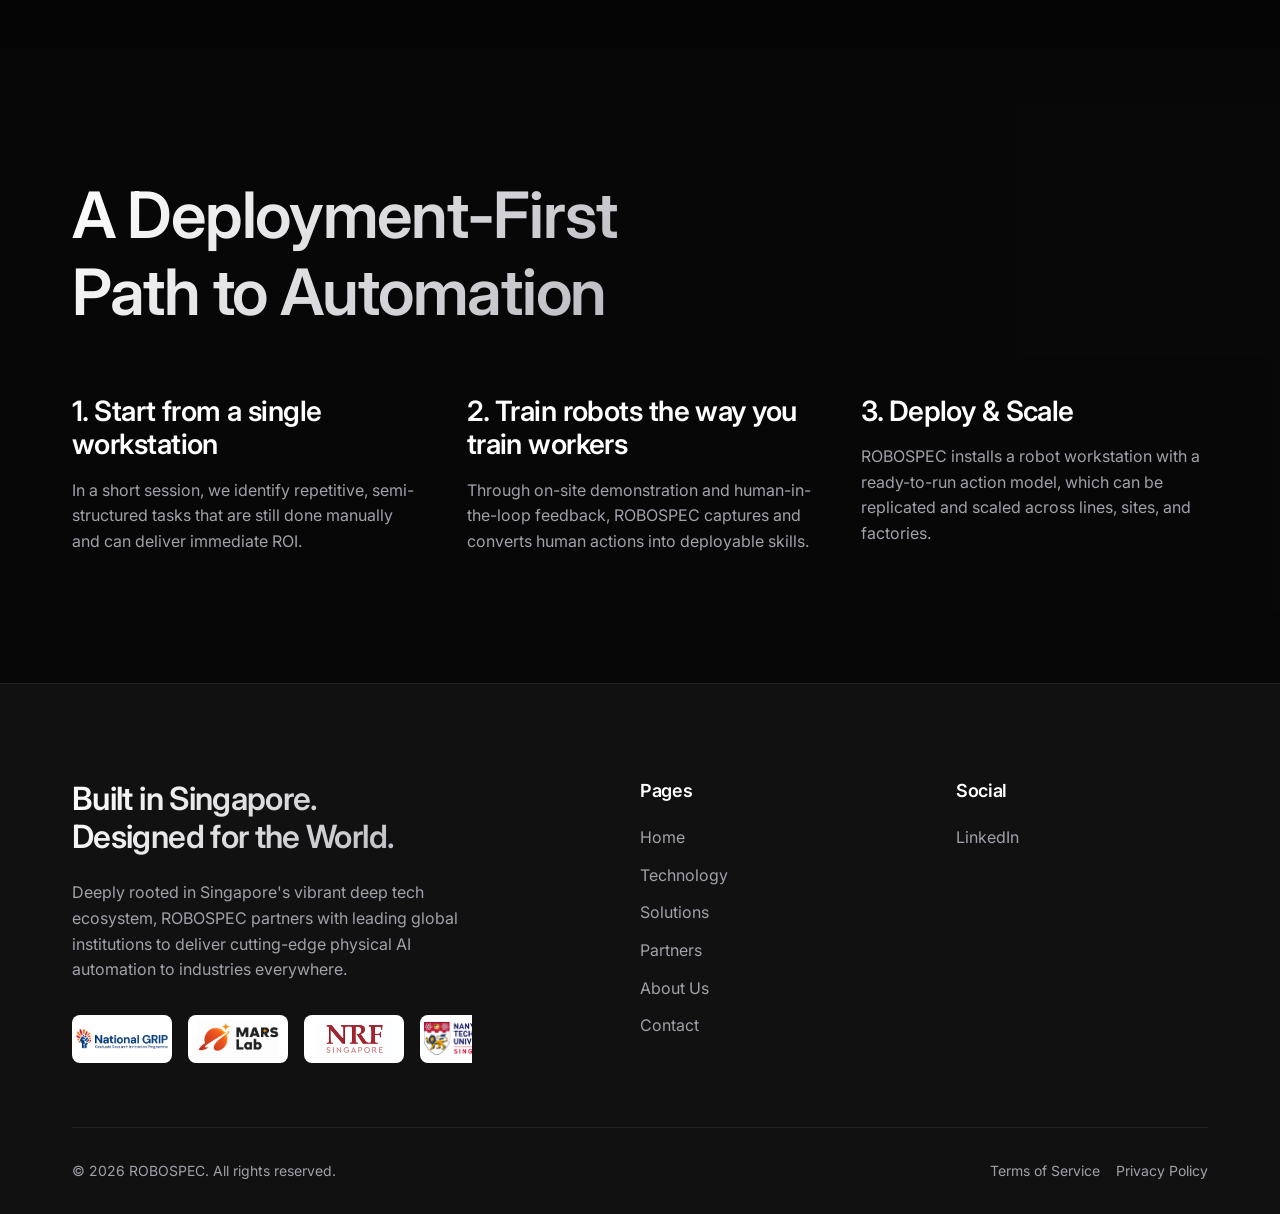
==== commit 576291de: "linkedin" ====
--- a/index.html
+++ b/index.html
@@ -233,12 +233,10 @@
           </ul>
         </div>
 
-        <div class="footer-links" style="display: none;">
+        <div class="footer-links">
           <h4>Social</h4>
           <ul>
-            <li><a href="#">LinkedIn</a></li>
-            <li><a href="#">Twitter/X</a></li>
-            <li><a href="#">YouTube</a></li>
+            <li><a href="https://www.linkedin.com/company/robospec/" target="_blank">LinkedIn</a></li>
           </ul>
         </div>
       </div>
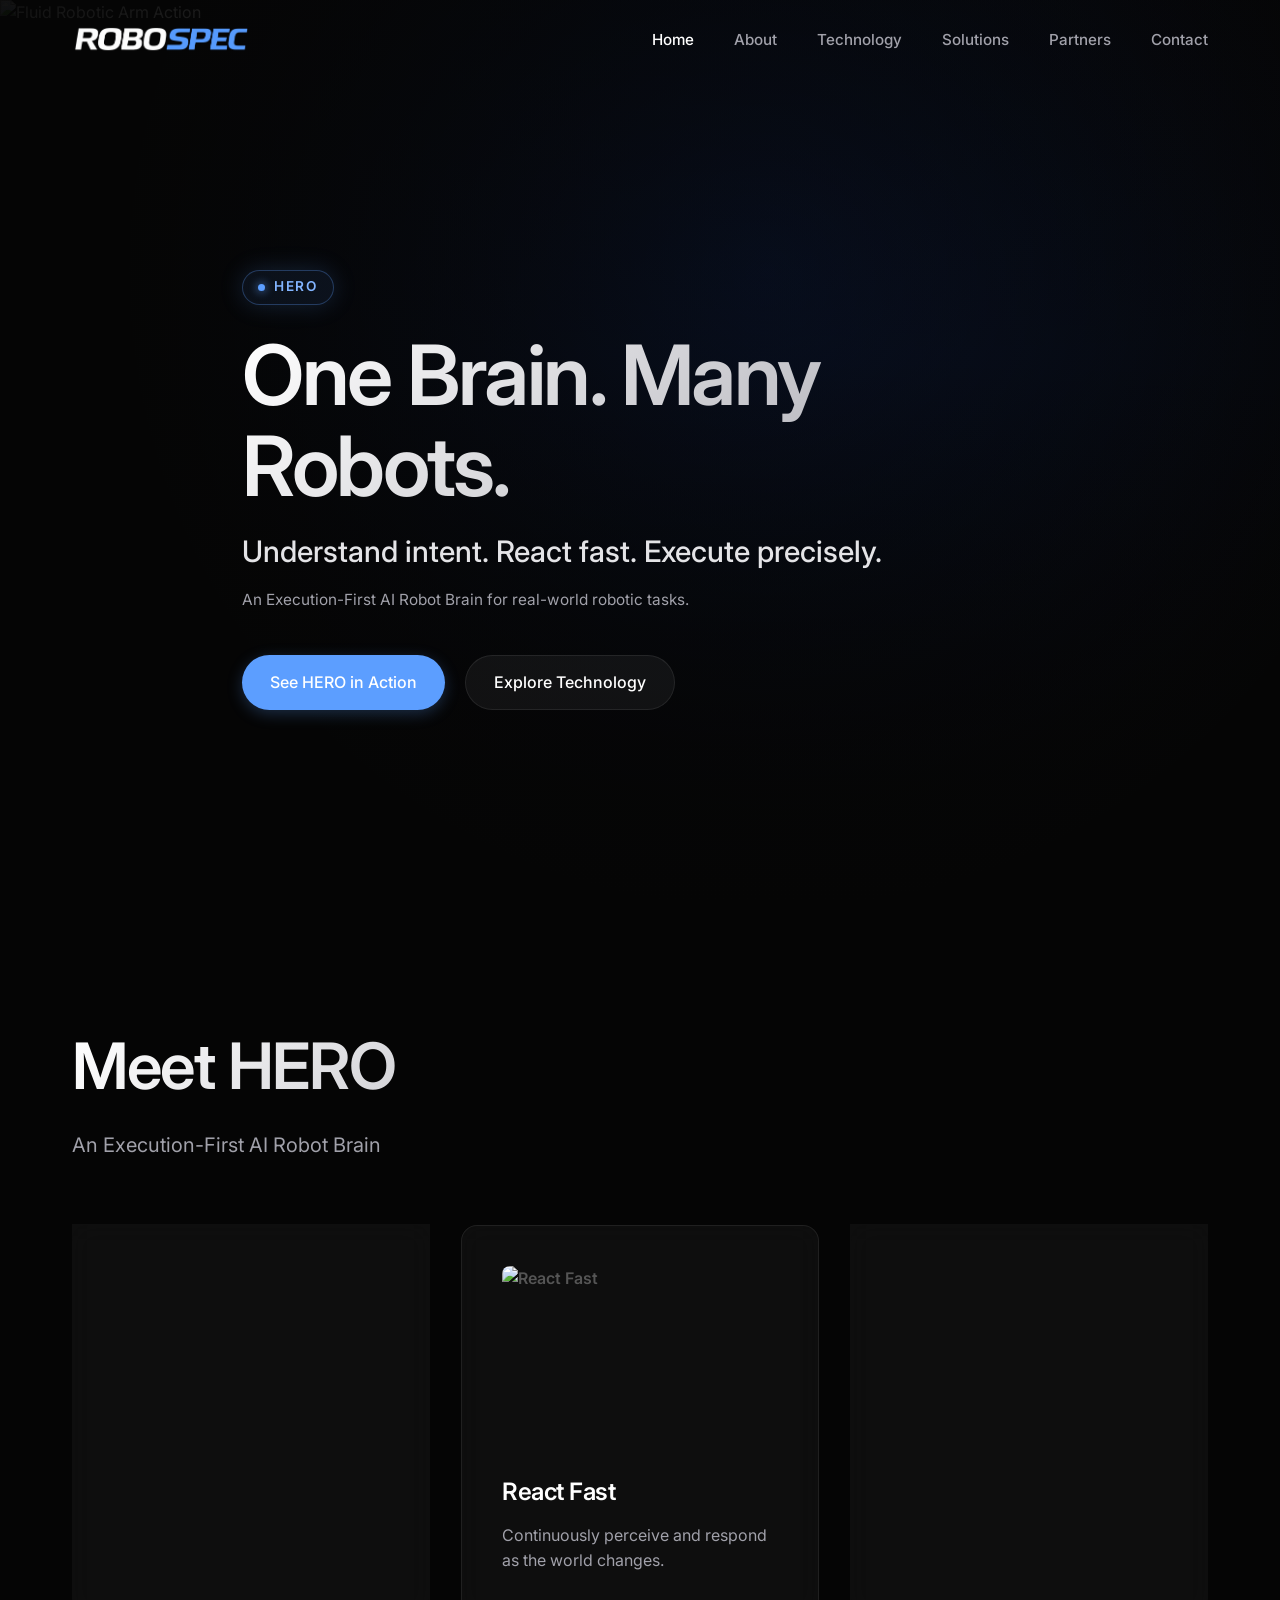
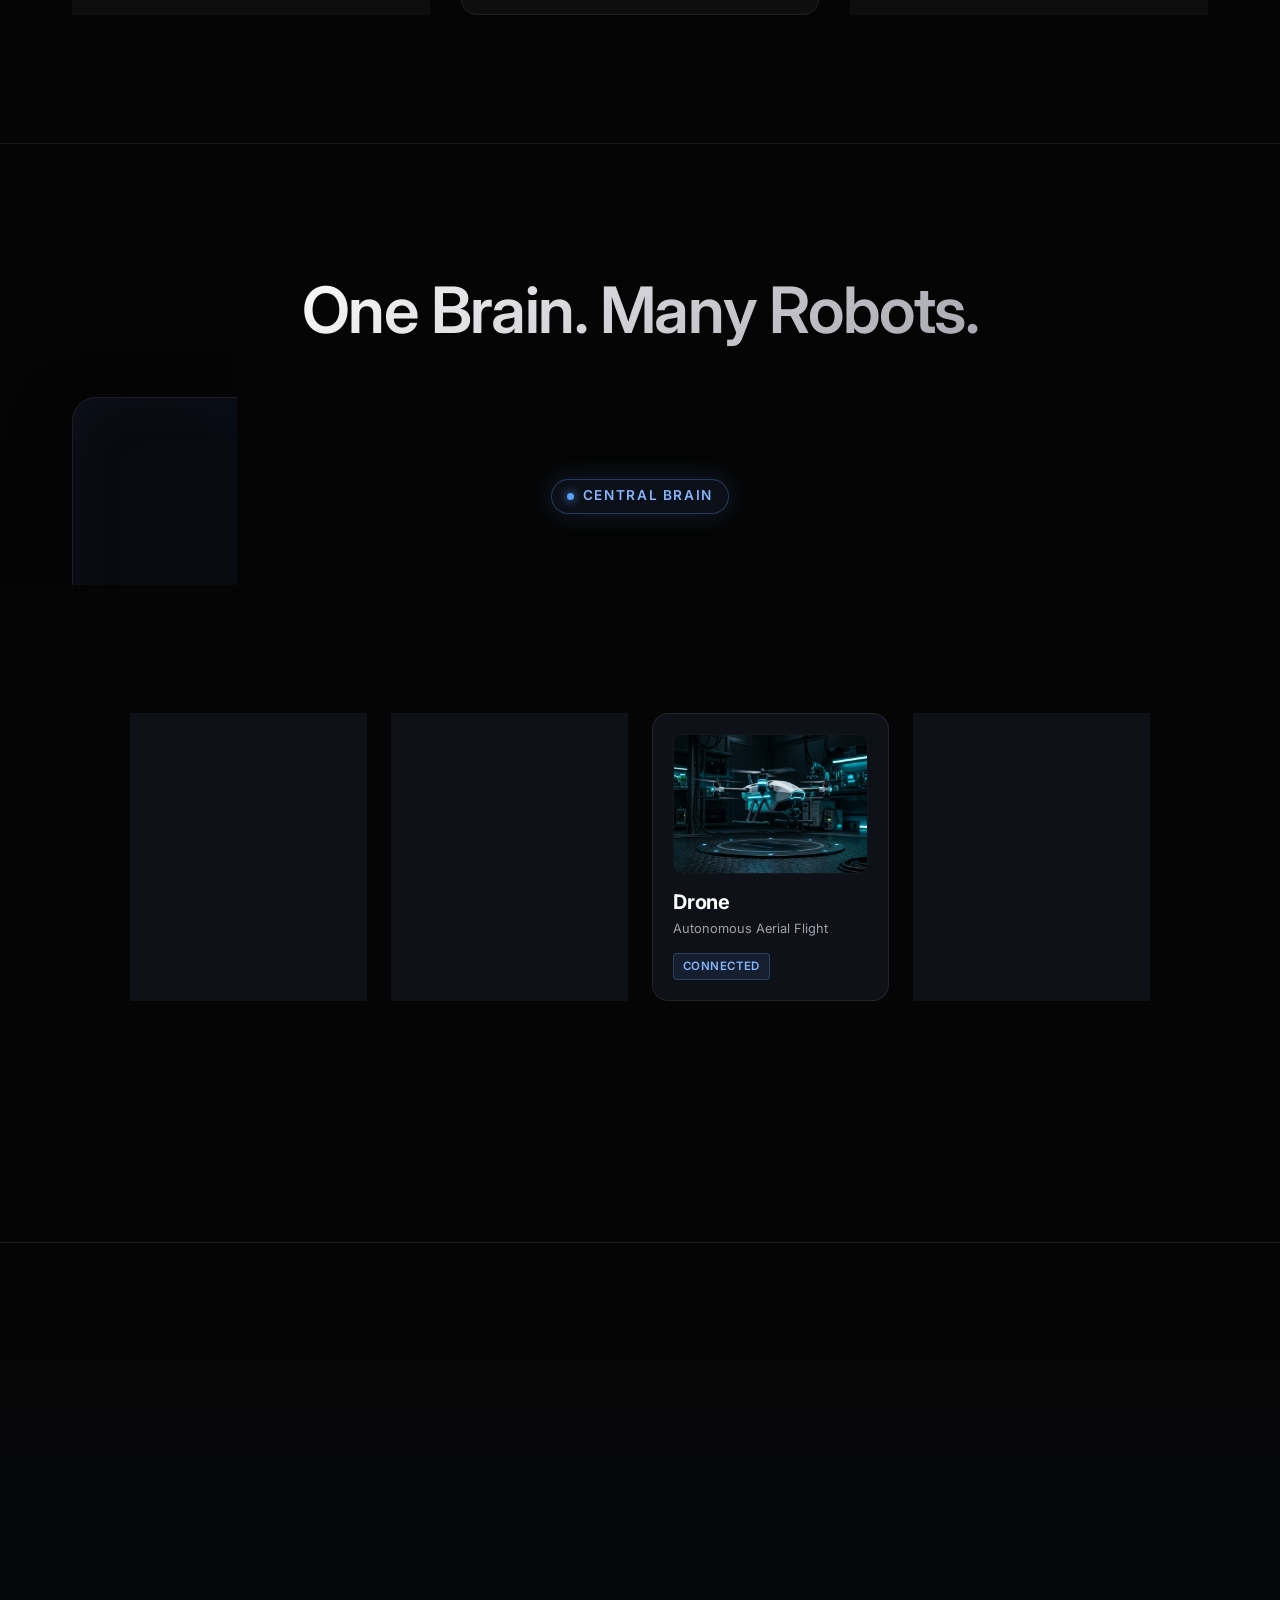
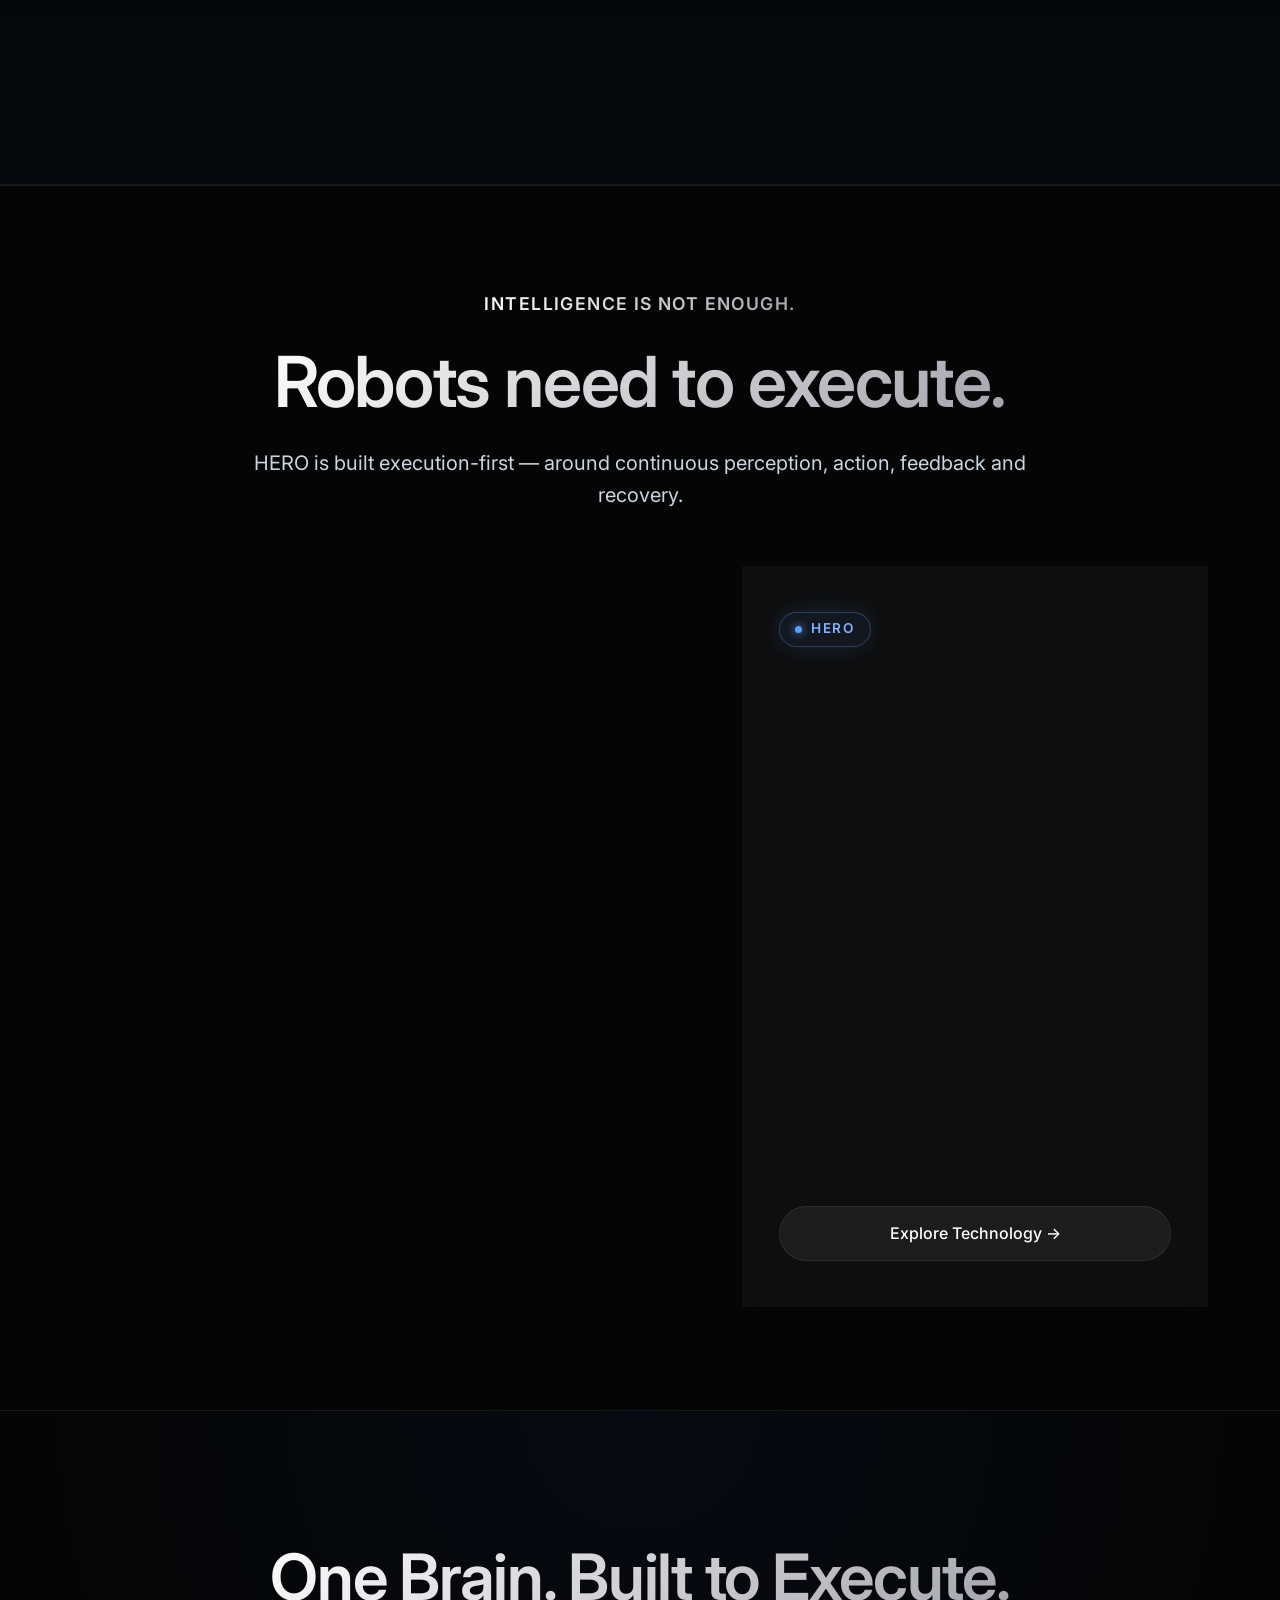
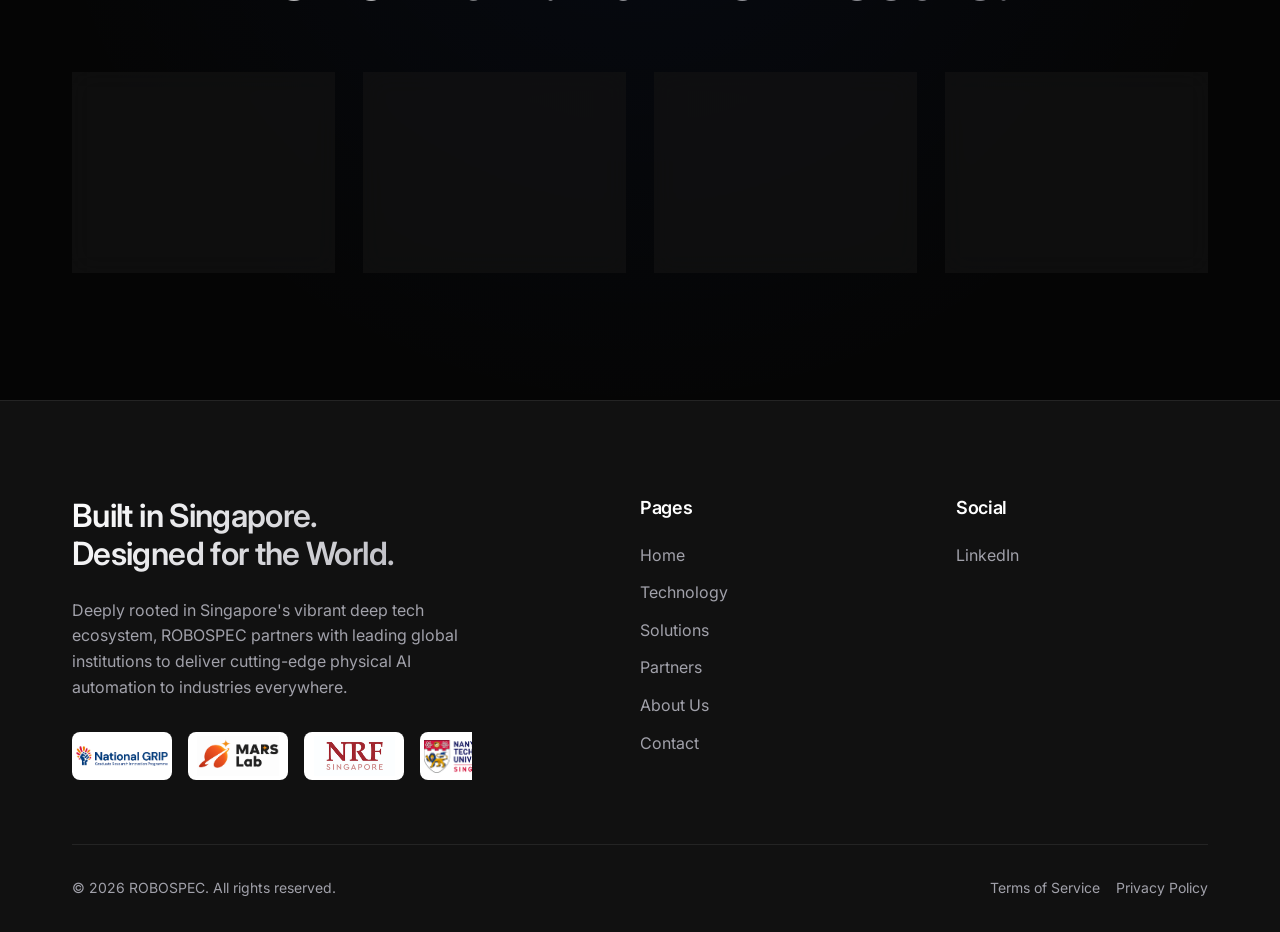
==== commit 6440c31e: "robot brain website revamp" ====
--- a/index.html
+++ b/index.html
@@ -4,9 +4,9 @@
 <head>
   <meta charset="UTF-8">
   <meta name="viewport" content="width=device-width, initial-scale=1.0">
-  <title>ROBOSPEC - Deployment-First Physical AI</title>
+  <title>ROBOSPEC - HERO | One Brain. Many Robots.</title>
   <meta name="description"
-    content="ROBOSPEC - Empowering robotic arms with true human skills. Our AI robotic action models learn from human operations to work autonomously in any complex environment.">
+    content="ROBOSPEC HERO - One Brain. Many Robots. Understand intent. React fast. Execute precisely. An Execution-First AI Robot Brain for real-world robotic tasks.">
   <link rel="stylesheet" href="./asset/style.css">
   <link rel="icon" href="./asset/favicon/favicon.ico" sizes="48x48">
   <link rel="icon" type="image/png" sizes="32x32" href="./asset/favicon/favicon-32x32.png">
@@ -41,129 +41,453 @@
         style="width: 100%; height: 100%; object-fit: cover; opacity: 0.5; display: block;">
     </div>
     <div class="container hero-content">
-      <h1 class="hero-title text-gradient">Deployment-First Physical AI.<br>Factory robots that learn from workers.</h1>
-      <p class="hero-desc">No line modification. No integrator. No wait.</p>
+      <div class="hero-badge">
+        <span class="badge-dot"></span>
+        <span class="badge-text">HERO</span>
+      </div>
+      <h1 class="hero-title text-gradient">One Brain. Many Robots.</h1>
+      <p class="hero-tagline">Understand intent. React fast. Execute precisely.</p>
+      <p class="hero-caption">An Execution-First AI Robot Brain for real-world robotic tasks.</p>
       <div class="hero-actions">
-        <a href="contact.html" class="btn btn-primary">Contact Us</a>
-        <a href="about.html" class="btn btn-secondary">Explore Tech</a>
+        <a href="#actions" class="btn btn-primary">See HERO in Action</a>
+        <a href="technology.html" class="btn btn-secondary">Explore Technology</a>
       </div>
     </div>
   </header>
 
-  <!-- Unlock Automation Section -->
-  <section class="section">
+  <!-- Meet HERO Section -->
+  <section class="section" id="actions">
     <div class="container">
-      <h2 class="section-title reveal text-gradient">Reliable Executions<br>By Robot Workers</h2>
-      <p class="section-subtitle reveal">ROBOSPEC builds AI models that learn human skills and turn them into deployable
-        robot actions.</p>
+      <h2 class="section-title reveal text-gradient">Meet HERO</h2>
+      <p class="section-subtitle reveal">An Execution-First AI Robot Brain</p>
 
       <div class="features-grid">
-        <!-- Feature 1: Main Focus (Packaging) -->
+        <!-- Feature 1: Understand Intent -->
         <div class="glass-panel feature-card reveal">
           <div class="feature-placeholder" style="border: none; background: transparent;">
-            <img src="./asset/sorting.gif" alt="Flexible Sorting & Packaging"
+            <img src="./asset/sorting.gif" alt="Understand Intent"
               style="width: 100%; height: 100%; object-fit: cover; border-radius: 8px;">
           </div>
-          <h3>01. Flexible Sorting & Packaging</h3>
-          <p>Process high-mix, randomly oriented items instantly without complex fixtures. Built for unpredictable
-            environments.</p>
-          <div style="margin-top: 1.5rem; padding-top: 1rem; border-top: 1px solid rgba(255,255,255,0.1);">
-            <strong class="text-gradient" style="font-size: 1.25rem;">Full Autonomy</strong>
-            <span style="display: block; font-size: 0.85rem; color: var(--text-secondary); margin-top: 0.25rem;">zero
-              fixturing or hard-coding required</span>
-          </div>
-        </div>
-        <!-- Feature 2: Expansion (Assembly) -->
+          <h3>Understand Intent</h3>
+          <p>Turn human instructions into executable robot tasks.</p>
+        </div>
+
+        <!-- Feature 2: React Fast -->
         <div class="glass-panel feature-card reveal" style="transition-delay: 0.1s;">
           <div class="feature-placeholder" style="border: none; background: transparent;">
-            <img src="./asset/precise_picking.gif" alt="Complex Precision Assembly"
+            <img src="./asset/telo-op.gif" alt="React Fast"
               style="width: 100%; height: 100%; object-fit: cover; border-radius: 8px;">
           </div>
-          <h3>02. Complex Precision Assembly</h3>
-          <p>Tackle intricate wiring, small parts insertion, and fine picking with human-level dexterity and meticulous
-            accuracy.</p>
-          <div style="margin-top: 1.5rem; padding-top: 1rem; border-top: 1px solid rgba(255,255,255,0.1);">
-            <strong class="text-gradient" style="font-size: 1.25rem;">Delicate manipulation</strong>
-            <span style="display: block; font-size: 0.85rem; color: var(--text-secondary); margin-top: 0.25rem;">highly
-              reliable operational accuracy</span>
-          </div>
-        </div>
-        <!-- Feature 3: Tele-op (Low Latency) -->
+          <h3>React Fast</h3>
+          <p>Continuously perceive and respond as the world changes.</p>
+        </div>
+
+        <!-- Feature 3: Execute Precisely -->
         <div class="glass-panel feature-card reveal" style="transition-delay: 0.2s;">
           <div class="feature-placeholder" style="border: none; background: transparent;">
-            <img src="./asset/telo-op.gif" alt="Zero-Latency Teleoperation"
+            <img src="./asset/precise_picking.gif" alt="Execute Precisely"
               style="width: 100%; height: 100%; object-fit: cover; border-radius: 8px;">
           </div>
-          <h3>03. Low-Latency Teleoperation</h3>
-          <p>Industrial-grade remote operation for rapid data collection and immediate intervention. Human intuition,
-            robot execution.</p>
-          <div style="margin-top: 1.5rem; padding-top: 1rem; border-top: 1px solid rgba(255,255,255,0.1);">
-            <strong class="text-gradient" style="font-size: 1.25rem;">100% Edge Case Coverage</strong>
-            <span
-              style="display: block; font-size: 0.85rem; color: var(--text-secondary); margin-top: 0.25rem;">seamless
-              human-in-the-loop fallback</span>
-          </div>
-        </div>
-      </div>
+          <h3>Execute Precisely</h3>
+          <p>Plan, act, verify and recover through real-world tasks.</p>
+        </div>
+      </div>
+    </div>
+  </section>
+
+  <!-- One Brain. Many Robots Section -->
+  <section class="section" id="embodiments" style="border-top: 1px solid var(--border-subtle);">
+    <div class="container" style="text-align: center;">
+      <h2 class="section-title reveal text-gradient" style="margin: 0 auto 1.5rem auto;">One Brain. Many Robots.</h2>
+
+      <!-- Central Brain & Multi-Hardware Hub Diagram -->
+      <div class="showcase-container reveal">
+        <div class="glass-panel showcase-frame">
+          <!-- 1. Central Brain Node (HERO) -->
+          <div class="brain-hub-node">
+            <div class="hero-badge" style="margin-bottom: 0.5rem;">
+              <span class="badge-dot"></span>
+              <span class="badge-text">CENTRAL BRAIN</span>
+            </div>
+            <h3 class="brain-hub-title text-gradient">HERO</h3>
+            <span class="brain-hub-sub">Universal Execution-First Brain</span>
+          </div>
+
+          <!-- 2. Animated Hub Bus SVG Connecting Traces -->
+          <div class="hub-bus-svg-wrap">
+            <svg class="hub-bus-svg" viewBox="0 0 1000 120" preserveAspectRatio="none" xmlns="http://www.w3.org/2000/svg">
+              <defs>
+                <linearGradient id="busGrad" x1="0%" y1="0%" x2="0%" y2="100%">
+                  <stop offset="0%" stop-color="#5c9eff" stop-opacity="1" />
+                  <stop offset="100%" stop-color="#5c9eff" stop-opacity="0.3" />
+                </linearGradient>
+              </defs>
+
+              <!-- Central trunk from HERO down to junction -->
+              <line x1="500" y1="0" x2="500" y2="40" stroke="rgba(92, 158, 255, 0.45)" stroke-width="2" />
+              <line x1="500" y1="0" x2="500" y2="40" class="flow-pulse-down" stroke="#82b4ff" stroke-width="3.5" stroke-dasharray="20 40" />
+
+              <!-- Horizontal distribution bus bar -->
+              <path d="M 125 40 L 875 40" stroke="rgba(92, 158, 255, 0.4)" stroke-width="2" />
+              <path d="M 125 40 L 875 40" class="flow-pulse" stroke="#82b4ff" stroke-width="3" stroke-dasharray="30 60" />
+
+              <!-- 4 Branch lines down to the 4 hardware embodiments -->
+              <!-- Branch 1: Franka (12.5%) -->
+              <line x1="125" y1="40" x2="125" y2="120" stroke="rgba(92, 158, 255, 0.45)" stroke-width="2" />
+              <line x1="125" y1="40" x2="125" y2="120" class="flow-pulse-down" stroke="#82b4ff" stroke-width="3.5" stroke-dasharray="25 50" />
+
+              <!-- Branch 2: Agile Robots (37.5%) -->
+              <line x1="375" y1="40" x2="375" y2="120" stroke="rgba(92, 158, 255, 0.45)" stroke-width="2" />
+              <line x1="375" y1="40" x2="375" y2="120" class="flow-pulse-down" stroke="#82b4ff" stroke-width="3.5" stroke-dasharray="25 50" />
+
+              <!-- Branch 3: Mobile Manipulator (62.5%) -->
+              <line x1="625" y1="40" x2="625" y2="120" stroke="rgba(92, 158, 255, 0.45)" stroke-width="2" />
+              <line x1="625" y1="40" x2="625" y2="120" class="flow-pulse-down" stroke="#82b4ff" stroke-width="3.5" stroke-dasharray="25 50" />
+
+              <!-- Branch 4: Dual Arm (87.5%) -->
+              <line x1="875" y1="40" x2="875" y2="120" stroke="rgba(92, 158, 255, 0.45)" stroke-width="2" />
+              <line x1="875" y1="40" x2="875" y2="120" class="flow-pulse-down" stroke="#82b4ff" stroke-width="3.5" stroke-dasharray="25 50" />
+
+              <!-- Connector Junction Nodes -->
+              <circle cx="500" cy="40" r="5" fill="#5c9eff" />
+              <circle cx="125" cy="40" r="4.5" fill="#5c9eff" />
+              <circle cx="375" cy="40" r="4.5" fill="#5c9eff" />
+              <circle cx="625" cy="40" r="4.5" fill="#5c9eff" />
+              <circle cx="875" cy="40" r="4.5" fill="#5c9eff" />
+            </svg>
+          </div>
+
+          <!-- 3. Horizontal Row: Different Hardware Embodiments -->
+          <div class="hardware-row">
+            <!-- 01. Robot Arm -->
+            <div class="glass-panel hardware-card">
+              <div class="hardware-img-wrap">
+                <img src="./asset/partners/robot_arm.jpg" alt="Robot Arm" loading="lazy">
+              </div>
+              <div class="hardware-meta">
+                <h4 class="hardware-name">Robot Arm</h4>
+                <span class="hardware-type">Industrial Manipulation</span>
+                <span class="hardware-badge">Connected</span>
+              </div>
+            </div>
+
+            <!-- 02. Robot Dog -->
+            <div class="glass-panel hardware-card">
+              <div class="hardware-img-wrap">
+                <img src="./asset/partners/robot_dog.jpg" alt="Robot Dog" loading="lazy">
+              </div>
+              <div class="hardware-meta">
+                <h4 class="hardware-name">Robot Dog</h4>
+                <span class="hardware-type">Quadruped Locomotion</span>
+                <span class="hardware-badge">Connected</span>
+              </div>
+            </div>
+
+            <!-- 03. Drone -->
+            <div class="glass-panel hardware-card">
+              <div class="hardware-img-wrap">
+                <img src="./asset/partners/drone.jpg" alt="Autonomous Drone" loading="lazy">
+              </div>
+              <div class="hardware-meta">
+                <h4 class="hardware-name">Drone</h4>
+                <span class="hardware-type">Autonomous Aerial Flight</span>
+                <span class="hardware-badge">Connected</span>
+              </div>
+            </div>
+
+            <!-- 04. Humanoid -->
+            <div class="glass-panel hardware-card">
+              <div class="hardware-img-wrap">
+                <img src="./asset/partners/humanoid.jpg" alt="Bipedal Humanoid Robot" loading="lazy">
+              </div>
+              <div class="hardware-meta">
+                <h4 class="hardware-name">Humanoid</h4>
+                <span class="hardware-type">Bipedal Embodiment</span>
+                <span class="hardware-badge">Connected</span>
+              </div>
+            </div>
+          </div>
+        </div>
+      </div>
+
+      <p class="section-subtitle reveal" style="margin: 2.5rem auto 0 auto; max-width: 820px; font-size: 1.25rem;">
+        A hardware-agnostic robot brain designed to work across different robotic embodiments.
+      </p>
     </div>
   </section>
 
   <!-- Metrics / Efficiency Section -->
   <section class="metrics-wrap section">
     <div class="container">
-      <h2 class="section-title reveal text-gradient" style="margin-bottom: 4rem;">Turn Human Work<br>into Scalable Robot
-        Skills</h2>
+      <h2 class="section-title reveal text-gradient" style="margin-bottom: 4rem;">Built for Real-World Execution</h2>
 
       <div class="metrics-grid">
         <div class="metric-item reveal">
-          <h2>Days, not weeks</h2>
-          <p>Deployment in days. Traditional integration takes 2-4 weeks of line shutdown.</p>
+          <h2>Fast to Deploy</h2>
+          <p>Teach new tasks without rebuilding the entire system.</p>
         </div>
         <div class="metric-item reveal" style="transition-delay: 0.1s;">
-          <h2>Workers teach. Not engineers.</h2>
-          <p>One hour of worker demonstration replaces weeks of custom programming.</p>
+          <h2>Built to React</h2>
+          <p>Continuous perception and control, not one-shot generation.</p>
         </div>
         <div class="metric-item reveal" style="transition-delay: 0.2s;">
-          <h2>Learn on the floor.</h2>
-          <p>Every correction makes the model better. Your 100th deployment is faster than your 10th.</p>
+          <h2>Gets Better with Practice</h2>
+          <p>Every deployment creates learning.</p>
         </div>
       </div>
     </div>
   </section>
 
-  <!-- Core Tech Teaser -->
-  <section class="section">
-    <div class="container" style="text-align: center;">
-      <h2 class="section-title reveal text-gradient" style="margin: 0 auto 1.5rem auto;">From Intelligence<br>to
-        Execution
-      </h2>
-      <p class="section-subtitle reveal" style="margin: 0 auto 3rem auto;">Discover how ROBOSPEC transforms human skills
-        into deployable robot actions - built for real-world tasks, not lab demos.</p>
-      <a href="technology.html" class="btn btn-primary reveal">Dive into Our Technology</a>
+  <!-- Core Philosophy Section -->
+  <section class="section philosophy-section" id="execution-philosophy"
+    style="border-top: 1px solid var(--border-subtle);">
+    <div class="container">
+      <!-- Section Header -->
+      <div class="reveal" style="text-align: center; max-width: 860px; margin: 0 auto 3.5rem auto;">
+        <span class="philosophy-kicker text-gradient">Intelligence is not enough.</span>
+        <h2 class="section-title text-gradient"
+          style="font-size: clamp(2.8rem, 5.5vw, 4.5rem); margin: 0.75rem auto 1.5rem auto; line-height: 1.15;">
+          Robots need to execute.
+        </h2>
+        <p class="section-subtitle" style="margin: 0 auto; max-width: 780px; font-size: 1.25rem; color: #cbd5e1;">
+          HERO is built execution-first — around continuous perception, action, feedback and recovery.
+        </p>
+      </div>
+
+      <!-- Side-by-Side: Minimalist Loop Visual + Beside HERO -->
+      <div class="execution-philosophy-grid reveal">
+        <!-- 1. Minimalist Looping Visual: Observe → Decide → Act → Verify → Recover → -->
+        <div class="glass-panel philosophy-media-frame">
+          <div class="loop-visual-container">
+            <!-- Flow Chain Bar -->
+            <div class="loop-flow-bar">
+              <span>Observe</span>
+              <span class="flow-arrow">&rarr;</span>
+              <span>Decide</span>
+              <span class="flow-arrow">&rarr;</span>
+              <span>Act</span>
+              <span class="flow-arrow">&rarr;</span>
+              <span>Verify</span>
+              <span class="flow-arrow">&rarr;</span>
+              <span>Recover</span>
+            </div>
+
+            <!-- Animated Loop SVG -->
+            <div class="loop-svg-wrap">
+              <svg class="loop-svg" viewBox="0 0 500 500" xmlns="http://www.w3.org/2000/svg">
+                <defs>
+                  <linearGradient id="beamGradient" x1="0%" y1="0%" x2="100%" y2="100%">
+                    <stop offset="0%" stop-color="#5c9eff" stop-opacity="0" />
+                    <stop offset="60%" stop-color="#5c9eff" stop-opacity="0.4" />
+                    <stop offset="100%" stop-color="#82b4ff" stop-opacity="1" />
+                  </linearGradient>
+                  <radialGradient id="coreGlow" cx="50%" cy="50%" r="50%">
+                    <stop offset="0%" stop-color="#5c9eff" stop-opacity="0.3" />
+                    <stop offset="100%" stop-color="#5c9eff" stop-opacity="0" />
+                  </radialGradient>
+                  <marker id="loopArrow" viewBox="0 0 10 10" refX="6" refY="5" markerWidth="6" markerHeight="6"
+                    orient="auto-start-reverse">
+                    <path d="M2 2L7 5L2 8" fill="none" stroke="#5c9eff" stroke-width="2" stroke-linecap="round"
+                      stroke-linejoin="round" />
+                  </marker>
+                </defs>
+
+                <!-- Base static circular dotted track -->
+                <circle cx="250" cy="250" r="150" fill="none" stroke="rgba(255, 255, 255, 0.12)" stroke-width="2"
+                  stroke-dasharray="6 6" />
+
+                <!-- Revolving animated glowing beam -->
+                <circle class="loop-beam" cx="250" cy="250" r="150" fill="none" stroke="url(#beamGradient)"
+                  stroke-width="4" stroke-linecap="round" stroke-dasharray="140 802" />
+
+                <!-- Directional Flow Arrows between nodes -->
+                <path d="M 305 110 A 150 150 0 0 1 368 158" fill="none" stroke="rgba(92, 158, 255, 0.6)"
+                  stroke-width="1.5" marker-end="url(#loopArrow)" />
+                <path d="M 400 252 A 150 150 0 0 1 374 332" fill="none" stroke="rgba(92, 158, 255, 0.6)"
+                  stroke-width="1.5" marker-end="url(#loopArrow)" />
+                <path d="M 292 393 A 150 150 0 0 1 210 393" fill="none" stroke="rgba(92, 158, 255, 0.6)"
+                  stroke-width="1.5" marker-end="url(#loopArrow)" />
+                <path d="M 126 332 A 150 150 0 0 1 100 252" fill="none" stroke="rgba(92, 158, 255, 0.6)"
+                  stroke-width="1.5" marker-end="url(#loopArrow)" />
+                <path d="M 132 158 A 150 150 0 0 1 195 110" fill="none" stroke="rgba(92, 158, 255, 0.6)"
+                  stroke-width="1.5" marker-end="url(#loopArrow)" />
+
+                <!-- Center core -->
+                <circle cx="250" cy="250" r="56" fill="rgba(15, 18, 26, 0.95)" stroke="rgba(92, 158, 255, 0.35)"
+                  stroke-width="1.5" />
+                <circle cx="250" cy="250" r="56" fill="url(#coreGlow)" />
+                <text x="250" y="244" text-anchor="middle" fill="#82b4ff" font-size="10.5" font-weight="700"
+                  letter-spacing="1.5">CLOSED LOOP</text>
+                <text x="250" y="262" text-anchor="middle" fill="#ffffff" font-size="13"
+                  font-weight="700">EXECUTION</text>
+
+                <!-- 5 Nodes: Observe -> Decide -> Act -> Verify -> Recover -->
+                <!-- 1. Observe (Top) -->
+                <g class="loop-node">
+                  <rect x="195" y="81" width="110" height="38" rx="19" fill="rgba(16, 20, 30, 0.95)"
+                    stroke="rgba(92, 158, 255, 0.45)" stroke-width="1.5" />
+                  <circle cx="213" cy="100" r="4" fill="#5c9eff" />
+                  <text x="256" y="105" text-anchor="middle" font-size="13.5" font-weight="600"
+                    fill="#ffffff">Observe</text>
+                </g>
+
+                <!-- 2. Decide (Top-right) -->
+                <g class="loop-node">
+                  <rect x="341" y="185" width="104" height="38" rx="19" fill="rgba(16, 20, 30, 0.95)"
+                    stroke="rgba(92, 158, 255, 0.45)" stroke-width="1.5" />
+                  <circle cx="359" cy="204" r="4" fill="#5c9eff" />
+                  <text x="399" y="209" text-anchor="middle" font-size="13.5" font-weight="600"
+                    fill="#ffffff">Decide</text>
+                </g>
+
+                <!-- 3. Act (Bottom-right) -->
+                <g class="loop-node">
+                  <rect x="293" y="352" width="92" height="38" rx="19" fill="rgba(16, 20, 30, 0.95)"
+                    stroke="rgba(92, 158, 255, 0.45)" stroke-width="1.5" />
+                  <circle cx="311" cy="371" r="4" fill="#5c9eff" />
+                  <text x="345" y="376" text-anchor="middle" font-size="13.5" font-weight="600"
+                    fill="#ffffff">Act</text>
+                </g>
+
+                <!-- 4. Verify (Bottom-left) -->
+                <g class="loop-node">
+                  <rect x="112" y="352" width="100" height="38" rx="19" fill="rgba(16, 20, 30, 0.95)"
+                    stroke="rgba(92, 158, 255, 0.45)" stroke-width="1.5" />
+                  <circle cx="130" cy="371" r="4" fill="#5c9eff" />
+                  <text x="168" y="376" text-anchor="middle" font-size="13.5" font-weight="600"
+                    fill="#ffffff">Verify</text>
+                </g>
+
+                <!-- 5. Recover (Top-left) -->
+                <g class="loop-node">
+                  <rect x="52" y="185" width="112" height="38" rx="19" fill="rgba(16, 20, 30, 0.95)"
+                    stroke="rgba(92, 158, 255, 0.45)" stroke-width="1.5" />
+                  <circle cx="70" cy="204" r="4" fill="#5c9eff" />
+                  <text x="114" y="209" text-anchor="middle" font-size="13.5" font-weight="600"
+                    fill="#ffffff">Recover</text>
+                </g>
+              </svg>
+            </div>
+          </div>
+        </div>
+
+        <!-- 2. 旁边 HERO Panel -->
+        <div class="glass-panel hero-side-panel">
+          <div>
+            <div class="hero-badge" style="margin-bottom: 0.75rem;">
+              <span class="badge-dot"></span>
+              <span class="badge-text">HERO</span>
+            </div>
+            <h3 class="hero-side-title text-gradient">The Execution Engine</h3>
+            <p class="hero-side-tagline">Closed-loop physical intelligence for real production lines.</p>
+
+            <div class="hero-loop-list">
+              <div class="loop-item">
+                <div class="loop-dot"></div>
+                <div>
+                  <strong>Observe</strong>
+                  <span>Continuous multi-modal perception & environmental streaming</span>
+                </div>
+              </div>
+              <div class="loop-item">
+                <div class="loop-dot"></div>
+                <div>
+                  <strong>Decide</strong>
+                  <span>Millisecond-level reactive policies & dynamic intent translation</span>
+                </div>
+              </div>
+              <div class="loop-item">
+                <div class="loop-dot"></div>
+                <div>
+                  <strong>Act</strong>
+                  <span>Sub-millimeter precision robot trajectory & physical actuation</span>
+                </div>
+              </div>
+              <div class="loop-item">
+                <div class="loop-dot"></div>
+                <div>
+                  <strong>Verify</strong>
+                  <span>Real-time tactile, force, and optical task verification</span>
+                </div>
+              </div>
+              <div class="loop-item">
+                <div class="loop-dot"></div>
+                <div>
+                  <strong>Recover</strong>
+                  <span>Autonomous error detection, self-correction, and retry</span>
+                </div>
+              </div>
+            </div>
+          </div>
+
+          <div style="margin-top: 2rem; padding-top: 1.5rem; border-top: 1px solid var(--border-subtle);">
+            <a href="technology.html" class="btn btn-secondary" style="width: 100%;">Explore Technology &rarr;</a>
+          </div>
+        </div>
+      </div>
     </div>
   </section>
 
-  <!-- Deploy Process Section -->
-  <section class="section" style="background: rgba(10,10,10,0.5);">
+  <!-- Architecture Teaser Section -->
+  <section class="section arch-teaser-section" id="architecture">
     <div class="container">
-      <h2 class="section-title reveal text-gradient" style="margin-bottom: 4rem;">A Deployment-First<br>Path to
-        Automation</h2>
-
-      <div class="process-grid">
-        <div class="process-step reveal">
-          <h3>1. Start from a single workstation</h3>
-          <p>In a short session, we identify repetitive, semi-structured tasks
-            that are still done manually and can deliver immediate ROI.</p>
-        </div>
-        <div class="process-step reveal" style="transition-delay: 0.1s;">
-          <h3>2. Train robots the way you train workers</h3>
-          <p>Through on-site demonstration and human-in-the-loop feedback,
-            ROBOSPEC captures and converts human actions into deployable skills.</p>
-        </div>
-        <div class="process-step reveal" style="transition-delay: 0.2s;">
-          <h3>3. Deploy & Scale</h3>
-          <p>ROBOSPEC installs a robot workstation with a ready-to-run action model,
-            which can be replicated and scaled across lines, sites, and factories.</p>
+      <div style="text-align: center; max-width: 800px; margin: 0 auto 3.5rem auto;">
+        <h2 class="section-title reveal text-gradient" style="margin: 0 auto;">One Brain. Built to Execute.</h2>
+      </div>
+
+      <div class="arch-grid">
+        <!-- 01. Understand -->
+        <div class="glass-panel arch-card reveal">
+          <div class="arch-card-top">
+            <svg width="28" height="28" viewBox="0 0 24 24" fill="none" stroke="currentColor" stroke-width="1.75" stroke-linecap="round" stroke-linejoin="round">
+              <path d="M2 12s3-7 10-7 10 7 10 7-3 7-10 7-10-7-10-7Z"/>
+              <circle cx="12" cy="12" r="3"/>
+            </svg>
+            <span class="arch-step-num">01</span>
+          </div>
+          <h3 class="arch-title">Understand</h3>
+        </div>
+
+        <!-- 02. Plan -->
+        <div class="glass-panel arch-card reveal" style="transition-delay: 0.1s;">
+          <div class="arch-card-top">
+            <svg width="28" height="28" viewBox="0 0 24 24" fill="none" stroke="currentColor" stroke-width="1.75" stroke-linecap="round" stroke-linejoin="round">
+              <circle cx="6" cy="19" r="3"/>
+              <path d="M9 19h8.5a4.5 4.5 0 0 0 0-9H15"/>
+              <polyline points="18 7 15 10 18 13"/>
+              <circle cx="6" cy="5" r="3"/>
+              <line x1="6" y1="8" x2="6" y2="16"/>
+            </svg>
+            <span class="arch-step-num">02</span>
+          </div>
+          <h3 class="arch-title">Plan</h3>
+        </div>
+
+        <!-- 03. Execute -->
+        <div class="glass-panel arch-card reveal" style="transition-delay: 0.2s;">
+          <div class="arch-card-top">
+            <svg width="28" height="28" viewBox="0 0 24 24" fill="none" stroke="currentColor" stroke-width="1.75" stroke-linecap="round" stroke-linejoin="round">
+              <circle cx="12" cy="12" r="10"/>
+              <line x1="22" y1="12" x2="18" y2="12"/>
+              <line x1="6" y1="12" x2="2" y2="12"/>
+              <line x1="12" y1="6" x2="12" y2="2"/>
+              <line x1="12" y1="22" x2="12" y2="18"/>
+              <circle cx="12" cy="12" r="3"/>
+            </svg>
+            <span class="arch-step-num">03</span>
+          </div>
+          <h3 class="arch-title">Execute</h3>
+        </div>
+
+        <!-- 04. Learn -->
+        <div class="glass-panel arch-card reveal" style="transition-delay: 0.3s;">
+          <div class="arch-card-top">
+            <svg width="28" height="28" viewBox="0 0 24 24" fill="none" stroke="currentColor" stroke-width="1.75" stroke-linecap="round" stroke-linejoin="round">
+              <path d="m12 3-1.9 5.8a2 2 0 0 1-1.3 1.3L3 12l5.8 1.9a2 2 0 0 1 1.3 1.3L12 21l1.9-5.8a2 2 0 0 1 1.3-1.3L21 12l-5.8-1.9a2 2 0 0 1-1.3-1.3Z"/>
+            </svg>
+            <span class="arch-step-num">04</span>
+          </div>
+          <h3 class="arch-title">Learn</h3>
         </div>
       </div>
     </div>
@@ -203,7 +527,7 @@
                   src="./asset/ecosystem/GRIP.png" alt="GRIP"
                   style="max-height: 100%; max-width: 100%; object-fit: contain; padding: 4px;"></div>
               <div class="logo-placeholder" style="background: white; border: none;"><img
-                  src="./asset/ecosystem/Mars.jpeg" alt="Mars"
+                  src="./asset/ecosystem/mars.png" alt="Mars"
                   style="max-height: 100%; max-width: 100%; object-fit: contain; padding: 4px;"></div>
               <div class="logo-placeholder" style="background: white; border: none;"><img
                   src="./asset/ecosystem/NRF.png" alt="NRF"
--- a/asset/style.css
+++ b/asset/style.css
@@ -222,38 +222,95 @@
   width: 100%;
   height: 100%;
   z-index: -1;
-  background: radial-gradient(circle at 50% 30%, rgba(30, 96, 255, 0.15), transparent 60%);
-}
-
-.hero-bg video, .video-placeholder {
+  background: radial-gradient(circle at 60% 30%, rgba(30, 96, 255, 0.18), transparent 65%);
+}
+
+.hero-bg img, .hero-bg video, .video-placeholder {
   width: 100%;
   height: 100%;
   object-fit: cover;
-  opacity: 0.4;
-  mask-image: linear-gradient(to bottom, black 50%, transparent 100%);
-  -webkit-mask-image: linear-gradient(to bottom, black 50%, transparent 100%);
-}
-
-.video-placeholder {
-  background: repeating-linear-gradient(45deg, #111, #111 10px, #0a0a0a 10px, #0a0a0a 20px);
-  display: flex;
-  align-items: center;
-  justify-content: center;
-  color: rgba(255,255,255,0.2);
-  font-size: 2rem;
-  font-weight: 700;
+  opacity: 0.55;
+  display: block;
+}
+
+.hero-bg::after {
+  content: '';
+  position: absolute;
+  inset: 0;
+  background: linear-gradient(90deg, rgba(5, 5, 5, 0.82) 0%, rgba(5, 5, 5, 0.5) 50%, rgba(5, 5, 5, 0.25) 100%),
+              linear-gradient(180deg, rgba(5, 5, 5, 0.4) 0%, transparent 40%, rgba(5, 5, 5, 0.95) 100%);
+  pointer-events: none;
 }
 
 .hero-content {
-  max-width: 800px;
+  max-width: 860px;
   z-index: 1;
 }
 
+.hero-badge {
+  display: inline-flex;
+  align-items: center;
+  gap: 0.55rem;
+  padding: 0.35rem 0.95rem;
+  border-radius: 9999px;
+  background: rgba(92, 158, 255, 0.08);
+  border: 1px solid rgba(92, 158, 255, 0.3);
+  color: #82b4ff;
+  font-size: 0.85rem;
+  font-weight: 600;
+  letter-spacing: 0.12em;
+  text-transform: uppercase;
+  margin-bottom: 1.5rem;
+  box-shadow: 0 0 25px rgba(92, 158, 255, 0.18);
+  animation: fadeUp 0.8s ease 0.1s both;
+}
+
+.hero-badge .badge-dot {
+  width: 7px;
+  height: 7px;
+  border-radius: 50%;
+  background-color: #5c9eff;
+  box-shadow: 0 0 10px #5c9eff;
+  animation: pulse-dot 2s infinite ease-in-out;
+}
+
+@keyframes pulse-dot {
+  0%, 100% {
+    transform: scale(1);
+    opacity: 1;
+  }
+  50% {
+    transform: scale(1.35);
+    opacity: 0.55;
+  }
+}
+
 .hero-title {
-  font-size: clamp(3rem, 7vw, 5.5rem);
+  font-size: clamp(3rem, 6.5vw, 5.25rem);
   line-height: 1.1;
-  margin-bottom: 2rem;
+  margin-bottom: 1.25rem;
+  letter-spacing: -0.03em;
   animation: fadeUp 1s ease 0.2s both;
+}
+
+.hero-tagline {
+  font-size: clamp(1.25rem, 2.5vw, 1.85rem);
+  color: #e4e4e7;
+  font-weight: 500;
+  line-height: 1.35;
+  margin-bottom: 1rem;
+  animation: fadeUp 1s ease 0.35s both;
+}
+
+.hero-caption {
+  font-size: clamp(0.95rem, 1.2vw, 1.05rem);
+  color: var(--text-secondary);
+  font-weight: 400;
+  line-height: 1.5;
+  margin-bottom: 2.75rem;
+  max-width: 680px;
+  opacity: 0.85;
+  animation: fadeUp 1s ease 0.45s both;
 }
 
 .hero-desc {
@@ -267,8 +324,9 @@
 
 .hero-actions {
   display: flex;
-  gap: 1rem;
-  animation: fadeUp 1s ease 0.6s both;
+  gap: 1.25rem;
+  flex-wrap: wrap;
+  animation: fadeUp 1s ease 0.55s both;
 }
 
 /* ==========================================================================
@@ -325,6 +383,202 @@
   color: #555;
   font-weight: 600;
   border: 1px dashed rgba(255,255,255,0.1);
+}
+
+/* ==========================================================================
+   Showcase / One Brain Many Robots Hub Diagram
+   ========================================================================== */
+.showcase-container {
+  width: 100%;
+  max-width: 1140px;
+  margin: 3rem auto 1.5rem auto;
+}
+
+.showcase-frame {
+  position: relative;
+  width: 100%;
+  border-radius: 24px;
+  overflow: hidden;
+  border: 1px solid var(--border-subtle);
+  background: radial-gradient(circle at 50% 15%, rgba(30, 96, 255, 0.12), rgba(10, 12, 18, 0.85) 60%);
+  display: flex;
+  flex-direction: column;
+  align-items: center;
+  justify-content: center;
+  box-shadow: 0 24px 60px rgba(0, 0, 0, 0.7), inset 0 0 60px rgba(92, 158, 255, 0.05);
+  padding: 3.5rem 2rem 2.5rem;
+  transition: all 0.4s cubic-bezier(0.16, 1, 0.3, 1);
+}
+
+.showcase-frame:hover {
+  border-color: rgba(92, 158, 255, 0.35);
+  box-shadow: 0 30px 70px rgba(0, 0, 0, 0.8), 0 0 40px rgba(92, 158, 255, 0.15);
+}
+
+/* Central Brain Hub */
+.brain-hub-node {
+  display: flex;
+  flex-direction: column;
+  align-items: center;
+  position: relative;
+  z-index: 2;
+  padding: 1.5rem 2.5rem;
+  border-radius: 20px;
+  background: rgba(18, 22, 34, 0.85);
+  border: 1px solid rgba(92, 158, 255, 0.35);
+  box-shadow: 0 10px 30px rgba(0, 0, 0, 0.6), 0 0 30px rgba(92, 158, 255, 0.2);
+  backdrop-filter: blur(10px);
+}
+
+.brain-hub-title {
+  font-size: 2.25rem;
+  font-weight: 800;
+  letter-spacing: -0.02em;
+  margin: 0.25rem 0;
+}
+
+.brain-hub-sub {
+  font-size: 0.875rem;
+  color: #82b4ff;
+  font-weight: 500;
+  letter-spacing: 0.05em;
+  text-transform: uppercase;
+}
+
+/* Hub Bus SVG Connecting Traces */
+.hub-bus-svg-wrap {
+  width: 100%;
+  max-width: 980px;
+  height: 90px;
+  position: relative;
+  z-index: 1;
+  margin: -5px 0 0.5rem;
+}
+
+.hub-bus-svg {
+  width: 100%;
+  height: 100%;
+  display: block;
+  overflow: visible;
+}
+
+.flow-pulse {
+  animation: pulseFlow 2s linear infinite;
+}
+
+.flow-pulse-down {
+  animation: pulseFlowDown 2s linear infinite;
+}
+
+@keyframes pulseFlow {
+  0% { stroke-dashoffset: 90; }
+  100% { stroke-dashoffset: 0; }
+}
+
+@keyframes pulseFlowDown {
+  0% { stroke-dashoffset: 75; }
+  100% { stroke-dashoffset: 0; }
+}
+
+/* Hardware Cards Row */
+.hardware-row {
+  display: grid;
+  grid-template-columns: repeat(4, 1fr);
+  gap: 1.5rem;
+  width: 100%;
+  max-width: 1020px;
+  position: relative;
+  z-index: 2;
+}
+
+.hardware-card {
+  padding: 1.25rem;
+  display: flex;
+  flex-direction: column;
+  border-radius: 16px;
+  background: rgba(20, 24, 34, 0.7);
+  border: 1px solid var(--border-subtle);
+  transition: all 0.35s cubic-bezier(0.16, 1, 0.3, 1);
+  overflow: hidden;
+  text-align: left;
+}
+
+.hardware-card:hover {
+  transform: translateY(-5px);
+  border-color: rgba(92, 158, 255, 0.4);
+  box-shadow: 0 12px 30px rgba(0, 0, 0, 0.7), 0 0 20px rgba(92, 158, 255, 0.15);
+}
+
+.hardware-img-wrap {
+  width: 100%;
+  height: 140px;
+  border-radius: 10px;
+  overflow: hidden;
+  background: #090b10;
+  margin-bottom: 1rem;
+  border: 1px solid rgba(255, 255, 255, 0.05);
+}
+
+.hardware-img-wrap img {
+  width: 100%;
+  height: 100%;
+  object-fit: cover;
+  transition: transform 0.5s ease;
+}
+
+.hardware-card:hover .hardware-img-wrap img {
+  transform: scale(1.05);
+}
+
+.hardware-meta {
+  display: flex;
+  flex-direction: column;
+  gap: 0.35rem;
+}
+
+.hardware-name {
+  font-size: 1.25rem;
+  font-weight: 700;
+  color: #ffffff;
+  letter-spacing: -0.01em;
+}
+
+.hardware-type {
+  font-size: 0.8rem;
+  color: var(--text-secondary);
+  line-height: 1.35;
+}
+
+.hardware-badge {
+  align-self: flex-start;
+  margin-top: 0.65rem;
+  font-size: 0.72rem;
+  font-weight: 600;
+  padding: 0.2rem 0.55rem;
+  border-radius: 4px;
+  background: rgba(92, 158, 255, 0.1);
+  border: 1px solid rgba(92, 158, 255, 0.25);
+  color: #82b4ff;
+  letter-spacing: 0.04em;
+  text-transform: uppercase;
+}
+
+@media (max-width: 900px) {
+  .hardware-row {
+    grid-template-columns: repeat(2, 1fr);
+  }
+  .hub-bus-svg-wrap {
+    display: none;
+  }
+  .brain-hub-node {
+    margin-bottom: 2rem;
+  }
+}
+
+@media (max-width: 540px) {
+  .hardware-row {
+    grid-template-columns: 1fr;
+  }
 }
 
 /* ==========================================================================
@@ -364,34 +618,298 @@
 }
 
 /* ==========================================================================
-   Process Section (Deploy)
+   Philosophy Section: Robots Need to Execute
    ========================================================================== */
-.process-grid {
+.philosophy-kicker {
+  display: inline-block;
+  font-size: 1.1rem;
+  font-weight: 600;
+  letter-spacing: 0.08em;
+  text-transform: uppercase;
+  color: var(--accent-primary);
+  margin-bottom: 0.75rem;
+}
+
+.execution-philosophy-grid,
+.philosophy-grid {
   display: grid;
-  grid-template-columns: repeat(auto-fit, minmax(300px, 1fr));
-  gap: 3rem;
+  grid-template-columns: 1.15fr 0.85fr;
+  gap: 2.5rem;
+  align-items: stretch;
+  margin-top: 2rem;
+  width: 100%;
+}
+
+.philosophy-media-frame {
   position: relative;
-}
-
-.process-step {
+  min-height: 520px;
+  border-radius: 20px;
+  overflow: hidden;
+  border: 1px solid var(--border-subtle);
+  background: radial-gradient(circle at 50% 50%, rgba(30, 96, 255, 0.08), rgba(12, 12, 12, 0.8) 75%);
+  display: flex;
+  align-items: center;
+  justify-content: center;
+  box-shadow: 0 20px 50px rgba(0, 0, 0, 0.6);
+  transition: all 0.4s ease;
+}
+
+.philosophy-media-frame:hover {
+  border-color: rgba(92, 158, 255, 0.35);
+  box-shadow: 0 25px 60px rgba(0, 0, 0, 0.7), 0 0 35px rgba(92, 158, 255, 0.15);
+}
+
+/* Minimalist Loop Visual */
+.loop-visual-container {
+  width: 100%;
+  display: flex;
+  flex-direction: column;
+  align-items: center;
+  justify-content: center;
+  padding: 2rem 1.5rem;
   position: relative;
 }
 
-.step-num {
+.loop-flow-bar {
+  display: inline-flex;
+  align-items: center;
+  gap: 0.55rem;
+  padding: 0.4rem 1rem;
+  background: rgba(255, 255, 255, 0.04);
+  border: 1px solid var(--border-subtle);
+  border-radius: 9999px;
+  font-size: 0.85rem;
+  font-weight: 500;
+  color: var(--text-secondary);
+  margin-bottom: 1.5rem;
+  flex-wrap: wrap;
+  justify-content: center;
+}
+
+.loop-flow-bar span {
+  color: var(--text-primary);
+  font-weight: 600;
+}
+
+.loop-flow-bar .flow-arrow {
+  color: var(--accent-primary);
+  font-weight: bold;
+}
+
+.loop-svg-wrap {
+  width: 100%;
+  max-width: 440px;
+  aspect-ratio: 1 / 1;
+  position: relative;
+  display: flex;
+  align-items: center;
+  justify-content: center;
+}
+
+.loop-svg {
+  width: 100%;
+  height: 100%;
+  overflow: visible;
+}
+
+/* Animated rotating glow beam */
+.loop-beam {
+  transform-origin: 250px 250px;
+  animation: rotateLoopBeam 6s linear infinite;
+}
+
+@keyframes rotateLoopBeam {
+  from {
+    transform: rotate(0deg);
+  }
+  to {
+    transform: rotate(360deg);
+  }
+}
+
+.loop-node {
+  cursor: default;
+}
+
+.loop-node rect {
+  transition: all 0.3s ease;
+}
+
+.loop-node:hover rect {
+  stroke: var(--accent-hover);
+  fill: rgba(30, 96, 255, 0.25);
+  filter: drop-shadow(0 0 10px rgba(92, 158, 255, 0.6));
+}
+
+.loop-node text {
+  font-family: var(--font-sans);
+  pointer-events: none;
+}
+
+.hero-side-panel {
+  padding: 2.75rem 2.25rem;
+  display: flex;
+  flex-direction: column;
+  justify-content: space-between;
+  border-radius: 20px;
+}
+
+.hero-side-title {
+  font-size: 1.85rem;
+  font-weight: 700;
+  margin-bottom: 0.5rem;
+}
+
+.hero-side-tagline {
+  font-size: 0.95rem;
+  color: var(--text-secondary);
+  margin-bottom: 1.75rem;
+  line-height: 1.5;
+}
+
+.hero-loop-list {
+  display: flex;
+  flex-direction: column;
+  gap: 1.15rem;
+}
+
+.loop-item {
+  display: flex;
+  align-items: flex-start;
+  gap: 1rem;
+}
+
+.loop-dot {
+  width: 8px;
+  height: 8px;
+  border-radius: 50%;
+  background-color: var(--accent-primary);
+  box-shadow: 0 0 8px var(--accent-primary);
+  margin-top: 0.45rem;
+  flex-shrink: 0;
+}
+
+.loop-item strong {
+  display: block;
+  font-size: 1.025rem;
+  color: var(--text-primary);
+  font-weight: 600;
+  margin-bottom: 0.2rem;
+}
+
+.loop-item span {
+  display: block;
+  font-size: 0.85rem;
+  color: var(--text-secondary);
+  line-height: 1.4;
+}
+
+@media (max-width: 900px) {
+  .execution-philosophy-grid,
+  .philosophy-grid {
+    grid-template-columns: 1fr;
+  }
+}
+
+/* ==========================================================================
+   Architecture Teaser Section: One Brain. Built to Execute.
+   ========================================================================== */
+.arch-teaser-section {
+  border-top: 1px solid var(--border-subtle);
+  background: radial-gradient(circle at 50% 0%, rgba(30, 96, 255, 0.05), transparent 70%);
+  padding: 8rem 0;
+}
+
+.arch-grid {
+  display: grid;
+  grid-template-columns: repeat(4, 1fr);
+  gap: 1.75rem;
+  margin-top: 3.5rem;
+}
+
+.arch-card {
+  padding: 2.25rem 2rem;
+  min-height: 200px;
+  display: flex;
+  flex-direction: column;
+  justify-content: space-between;
+  border-radius: 18px;
+  background: var(--bg-card);
+  border: 1px solid var(--border-subtle);
+  transition: all 0.4s cubic-bezier(0.16, 1, 0.3, 1);
+  position: relative;
+  overflow: hidden;
+}
+
+.arch-card::before {
+  content: '';
+  position: absolute;
+  top: 0;
+  left: 0;
+  right: 0;
+  height: 2px;
+  background: linear-gradient(90deg, transparent, var(--accent-primary), transparent);
+  opacity: 0;
+  transition: opacity 0.4s ease;
+}
+
+.arch-card:hover {
+  border-color: rgba(92, 158, 255, 0.35);
+  transform: translateY(-6px);
+  box-shadow: 0 16px 40px rgba(0, 0, 0, 0.6), 0 0 25px rgba(92, 158, 255, 0.12);
+}
+
+.arch-card:hover::before {
+  opacity: 1;
+}
+
+.arch-card-top {
+  display: flex;
+  align-items: center;
+  justify-content: space-between;
+  margin-bottom: 2rem;
+}
+
+.arch-card-top svg {
+  color: var(--accent-primary);
+  opacity: 0.9;
+  filter: drop-shadow(0 0 8px rgba(92, 158, 255, 0.4));
+  transition: transform 0.3s ease;
+}
+
+.arch-card:hover .arch-card-top svg {
+  transform: scale(1.1);
+}
+
+.arch-step-num {
   font-family: monospace;
-  font-size: 1.25rem;
-  color: var(--accent-primary);
-  margin-bottom: 1rem;
-  display: block;
-}
-
-.process-step h3 {
-  font-size: 1.75rem;
-  margin-bottom: 1rem;
-}
-
-.process-step p {
-  color: var(--text-secondary);
+  font-size: 0.95rem;
+  font-weight: 600;
+  color: var(--text-secondary);
+  background: rgba(255, 255, 255, 0.04);
+  padding: 0.25rem 0.6rem;
+  border-radius: 6px;
+  border: 1px solid var(--border-subtle);
+}
+
+.arch-title {
+  font-size: clamp(1.65rem, 2.2vw, 2.15rem);
+  font-weight: 700;
+  color: #ffffff;
+  letter-spacing: -0.02em;
+  line-height: 1.2;
+}
+
+@media (max-width: 1024px) {
+  .arch-grid {
+    grid-template-columns: repeat(2, 1fr);
+  }
+}
+
+@media (max-width: 580px) {
+  .arch-grid {
+    grid-template-columns: 1fr;
+  }
 }
 
 /* ==========================================================================
@@ -530,3 +1048,1320 @@
   .footer-top { grid-template-columns: 1fr; }
   .hero-title { font-size: 2.5rem; }
 }
+
+/* ==========================================================================
+   About Page Custom Sections (Vision, Founder Philosophy, Singapore)
+   ========================================================================== */
+
+/* Vision Grid & Power Phrase */
+.vision-grid {
+  display: grid;
+  grid-template-columns: 1.15fr 0.85fr;
+  gap: 3.5rem;
+  align-items: center;
+}
+
+.vision-narrative {
+  display: flex;
+  flex-direction: column;
+}
+
+.vision-lead {
+  font-size: clamp(1.8rem, 3.2vw, 2.5rem);
+  font-weight: 800;
+  line-height: 1.25;
+  letter-spacing: -0.02em;
+  margin-bottom: 1.75rem;
+}
+
+.vision-body {
+  font-size: 1.2rem;
+  line-height: 1.75;
+  color: var(--text-secondary);
+  margin-bottom: 1.5rem;
+}
+
+.vision-highlight {
+  font-size: 1.25rem;
+  line-height: 1.7;
+  color: #f1f5f9;
+  font-weight: 500;
+}
+
+.vision-power-card {
+  position: relative;
+  background: radial-gradient(circle at 50% 20%, rgba(30, 96, 255, 0.16), rgba(13, 17, 28, 0.95) 70%);
+  border: 1px solid rgba(92, 158, 255, 0.35);
+  border-radius: 22px;
+  padding: 3.5rem 2.5rem;
+  text-align: center;
+  box-shadow: 0 20px 50px rgba(0, 0, 0, 0.6), 0 0 30px rgba(92, 158, 255, 0.12);
+  overflow: hidden;
+}
+
+.vision-power-card::before {
+  content: '';
+  position: absolute;
+  top: 0;
+  left: 0;
+  right: 0;
+  height: 2px;
+  background: linear-gradient(90deg, transparent, #5c9eff, transparent);
+}
+
+.power-tag {
+  display: inline-block;
+  font-size: 0.75rem;
+  font-weight: 700;
+  letter-spacing: 0.12em;
+  text-transform: uppercase;
+  color: #82b4ff;
+  background: rgba(92, 158, 255, 0.1);
+  border: 1px solid rgba(92, 158, 255, 0.25);
+  padding: 0.35rem 0.85rem;
+  border-radius: 999px;
+  margin-bottom: 2rem;
+}
+
+.power-phrase-from {
+  font-size: clamp(1.4rem, 2.5vw, 1.85rem);
+  font-weight: 600;
+  color: #94a3b8;
+  letter-spacing: -0.01em;
+  line-height: 1.3;
+}
+
+.power-arrow-wrap {
+  display: flex;
+  justify-content: center;
+  align-items: center;
+  margin: 1.25rem 0;
+  color: #5c9eff;
+  animation: floatArrow 2.5s ease-in-out infinite;
+}
+
+@keyframes floatArrow {
+  0%, 100% { transform: translateY(0); }
+  50% { transform: translateY(6px); }
+}
+
+.power-phrase-to {
+  font-size: clamp(2rem, 3.5vw, 2.85rem);
+  font-weight: 800;
+  letter-spacing: -0.02em;
+  line-height: 1.2;
+}
+
+.power-footer-caption {
+  margin-top: 2rem;
+  font-size: 0.85rem;
+  color: var(--text-secondary);
+  letter-spacing: 0.05em;
+  text-transform: uppercase;
+}
+
+/* Founder Philosophy Section */
+.philosophy-section {
+  border-top: 1px solid var(--border-subtle);
+  background: var(--bg-primary);
+  padding: 6.5rem 0;
+}
+
+.philosophy-header {
+  text-align: center;
+  max-width: 860px;
+  margin: 0 auto 4rem;
+}
+
+.philosophy-header .hero-badge {
+  margin-bottom: 1.25rem;
+}
+
+.philosophy-title {
+  font-size: clamp(2.2rem, 4vw, 3.25rem);
+  font-weight: 800;
+  letter-spacing: -0.02em;
+  line-height: 1.2;
+  color: #ffffff;
+}
+
+.founder-philosophy-grid {
+  display: grid;
+  grid-template-columns: repeat(3, 1fr);
+  gap: 2rem;
+}
+
+.philosophy-card {
+  background: rgba(15, 19, 30, 0.75);
+  border: 1px solid rgba(255, 255, 255, 0.08);
+  border-radius: 20px;
+  padding: 3rem 2.25rem;
+  display: flex;
+  flex-direction: column;
+  transition: all 0.35s cubic-bezier(0.16, 1, 0.3, 1);
+  position: relative;
+  overflow: hidden;
+}
+
+.philosophy-card:hover {
+  transform: translateY(-6px);
+  border-color: rgba(92, 158, 255, 0.4);
+  box-shadow: 0 16px 40px rgba(0, 0, 0, 0.6), 0 0 30px rgba(92, 158, 255, 0.12);
+}
+
+.philosophy-card-top {
+  display: flex;
+  align-items: center;
+  justify-content: space-between;
+  margin-bottom: 1.75rem;
+}
+
+.philosophy-num {
+  font-family: 'Space Grotesk', -apple-system, monospace;
+  font-size: 1.25rem;
+  font-weight: 800;
+  color: #5c9eff;
+  background: rgba(92, 158, 255, 0.12);
+  width: 44px;
+  height: 44px;
+  border-radius: 12px;
+  display: flex;
+  align-items: center;
+  justify-content: center;
+  border: 1px solid rgba(92, 158, 255, 0.25);
+}
+
+.philosophy-pill {
+  font-size: 0.72rem;
+  font-weight: 600;
+  text-transform: uppercase;
+  letter-spacing: 0.08em;
+  color: var(--text-secondary);
+}
+
+.philosophy-card-title {
+  font-size: 1.65rem;
+  font-weight: 700;
+  color: #ffffff;
+  margin-bottom: 1rem;
+  letter-spacing: -0.01em;
+  line-height: 1.3;
+}
+
+.philosophy-card-desc {
+  font-size: 1.05rem;
+  line-height: 1.65;
+  color: var(--text-secondary);
+}
+
+/* Singapore Section */
+.singapore-section {
+  border-top: 1px solid var(--border-subtle);
+  background: radial-gradient(circle at 50% 100%, rgba(30, 96, 255, 0.08), var(--bg-secondary) 70%);
+  padding: 6.5rem 0;
+}
+
+.singapore-box {
+  background: rgba(14, 18, 29, 0.7);
+  border: 1px solid rgba(255, 255, 255, 0.08);
+  border-radius: 24px;
+  padding: 4.5rem 3.5rem;
+  text-align: center;
+  max-width: 960px;
+  margin: 0 auto;
+  box-shadow: 0 20px 50px rgba(0, 0, 0, 0.4);
+  position: relative;
+  overflow: hidden;
+}
+
+.singapore-box::before {
+  content: '';
+  position: absolute;
+  top: 0;
+  left: 20%;
+  right: 20%;
+  height: 1px;
+  background: linear-gradient(90deg, transparent, rgba(92, 158, 255, 0.5), transparent);
+}
+
+.singapore-box .hero-badge {
+  margin-bottom: 1.5rem;
+}
+
+.singapore-title {
+  font-size: clamp(2.2rem, 4vw, 3.25rem);
+  font-weight: 800;
+  letter-spacing: -0.02em;
+  margin-bottom: 1.5rem;
+  line-height: 1.2;
+}
+
+.singapore-desc {
+  font-size: 1.3rem;
+  line-height: 1.65;
+  color: #cbd5e1;
+  max-width: 740px;
+  margin: 0 auto 2.5rem;
+}
+
+.singapore-tags-wrap {
+  display: flex;
+  flex-wrap: wrap;
+  gap: 0.85rem;
+  justify-content: center;
+}
+
+.singapore-tag {
+  display: inline-flex;
+  align-items: center;
+  gap: 0.5rem;
+  font-size: 0.85rem;
+  font-weight: 500;
+  color: #cbd5e1;
+  background: rgba(255, 255, 255, 0.04);
+  border: 1px solid rgba(255, 255, 255, 0.08);
+  border-radius: 999px;
+  padding: 0.45rem 1.15rem;
+}
+
+.singapore-tag-dot {
+  width: 6px;
+  height: 6px;
+  border-radius: 50%;
+  background: #5c9eff;
+}
+
+@media (max-width: 960px) {
+  .vision-grid {
+    grid-template-columns: 1fr;
+    gap: 3rem;
+  }
+  .founder-philosophy-grid {
+    grid-template-columns: 1fr;
+    gap: 1.5rem;
+  }
+  .singapore-box {
+    padding: 3rem 1.75rem;
+  }
+}
+
+/* ==========================================================================
+   Technology Page: Architecture Visual & Why Execution-First Comparison
+   ========================================================================== */
+
+/* Architecture Showcase Frame */
+.arch-showcase-wrap {
+  max-width: 1040px;
+  margin: 3.5rem auto 0;
+  padding: 2.75rem;
+  border-radius: 24px;
+  background: radial-gradient(circle at 50% 15%, rgba(30, 96, 255, 0.14), rgba(11, 14, 23, 0.95) 70%);
+  border: 1px solid rgba(92, 158, 255, 0.35);
+  box-shadow: 0 25px 60px rgba(0, 0, 0, 0.7), inset 0 0 60px rgba(92, 158, 255, 0.06);
+  position: relative;
+  overflow: hidden;
+}
+
+.arch-top-bar {
+  display: flex;
+  justify-content: space-between;
+  align-items: center;
+  border-bottom: 1px solid rgba(255, 255, 255, 0.08);
+  padding-bottom: 1.5rem;
+  margin-bottom: 2.5rem;
+}
+
+.arch-runtime-tag {
+  display: flex;
+  align-items: center;
+  gap: 0.6rem;
+  font-size: 0.8rem;
+  font-weight: 600;
+  color: #82b4ff;
+  letter-spacing: 0.05em;
+  text-transform: uppercase;
+}
+
+.arch-runtime-tag .pulse-dot {
+  width: 8px;
+  height: 8px;
+  border-radius: 50%;
+  background: #10b981;
+  box-shadow: 0 0 8px #10b981;
+}
+
+.arch-diagram-grid {
+  display: grid;
+  grid-template-columns: 1.35fr 0.65fr;
+  gap: 2.5rem;
+  align-items: stretch;
+}
+
+.arch-layers-col {
+  display: flex;
+  flex-direction: column;
+  gap: 0.85rem;
+}
+
+.arch-layer-card {
+  background: rgba(16, 20, 32, 0.85);
+  border: 1px solid rgba(255, 255, 255, 0.09);
+  border-radius: 16px;
+  padding: 1.25rem 1.6rem;
+  transition: all 0.3s cubic-bezier(0.16, 1, 0.3, 1);
+  position: relative;
+}
+
+.arch-layer-card:hover {
+  border-color: rgba(92, 158, 255, 0.5);
+  transform: translateX(5px);
+  box-shadow: 0 10px 25px rgba(0, 0, 0, 0.5), 0 0 20px rgba(92, 158, 255, 0.15);
+}
+
+.arch-layer-head {
+  display: flex;
+  align-items: center;
+  justify-content: space-between;
+  margin-bottom: 0.4rem;
+}
+
+.arch-layer-title-wrap {
+  display: flex;
+  align-items: center;
+  gap: 0.75rem;
+}
+
+.arch-layer-num {
+  font-family: 'Space Grotesk', -apple-system, monospace;
+  font-size: 0.75rem;
+  font-weight: 700;
+  color: #5c9eff;
+  background: rgba(92, 158, 255, 0.15);
+  padding: 0.2rem 0.55rem;
+  border-radius: 6px;
+  border: 1px solid rgba(92, 158, 255, 0.3);
+}
+
+.arch-layer-name {
+  font-size: 1.25rem;
+  font-weight: 700;
+  color: #ffffff;
+  letter-spacing: -0.01em;
+}
+
+.arch-layer-sub {
+  font-size: 0.78rem;
+  color: var(--text-secondary);
+  letter-spacing: 0.04em;
+  text-transform: uppercase;
+}
+
+.arch-layer-desc {
+  font-size: 0.92rem;
+  line-height: 1.5;
+  color: #94a3b8;
+  margin-bottom: 0.6rem;
+}
+
+.arch-tags-row {
+  display: flex;
+  flex-wrap: wrap;
+  gap: 0.4rem;
+}
+
+.arch-pill {
+  font-size: 0.72rem;
+  color: #cbd5e1;
+  background: rgba(255, 255, 255, 0.05);
+  border: 1px solid rgba(255, 255, 255, 0.08);
+  border-radius: 6px;
+  padding: 0.15rem 0.55rem;
+}
+
+.arch-step-connector {
+  display: flex;
+  justify-content: center;
+  align-items: center;
+  color: #5c9eff;
+  height: 24px;
+}
+
+/* Outer Learn Loop Card */
+.arch-learn-col {
+  display: flex;
+  flex-direction: column;
+}
+
+.arch-learn-card {
+  height: 100%;
+  background: radial-gradient(circle at 50% 20%, rgba(59, 130, 246, 0.2), rgba(13, 17, 28, 0.95) 80%);
+  border: 1px solid rgba(92, 158, 255, 0.4);
+  border-radius: 20px;
+  padding: 2.5rem 2rem;
+  display: flex;
+  flex-direction: column;
+  justify-content: space-between;
+  box-shadow: 0 15px 40px rgba(0, 0, 0, 0.5), 0 0 30px rgba(92, 158, 255, 0.12);
+  position: relative;
+  overflow: hidden;
+}
+
+.arch-learn-badge {
+  display: inline-flex;
+  align-items: center;
+  gap: 0.5rem;
+  font-size: 0.75rem;
+  font-weight: 700;
+  letter-spacing: 0.08em;
+  text-transform: uppercase;
+  color: #82b4ff;
+  background: rgba(92, 158, 255, 0.12);
+  border: 1px solid rgba(92, 158, 255, 0.3);
+  padding: 0.35rem 0.8rem;
+  border-radius: 999px;
+  align-self: flex-start;
+  margin-bottom: 1.5rem;
+}
+
+.arch-learn-title {
+  font-size: 2.25rem;
+  font-weight: 800;
+  letter-spacing: -0.02em;
+  margin-bottom: 0.5rem;
+}
+
+.arch-learn-sub {
+  font-size: 0.9rem;
+  color: #94a3b8;
+  line-height: 1.5;
+  margin-bottom: 1.75rem;
+}
+
+.arch-learn-bullets {
+  display: flex;
+  flex-direction: column;
+  gap: 1rem;
+  margin-bottom: 2rem;
+}
+
+.arch-learn-item {
+  display: flex;
+  gap: 0.75rem;
+  font-size: 0.88rem;
+  color: #cbd5e1;
+  line-height: 1.45;
+}
+
+.arch-learn-item-icon {
+  color: #5c9eff;
+  flex-shrink: 0;
+  margin-top: 2px;
+}
+
+.arch-learn-loop-graphic {
+  border-top: 1px solid rgba(255, 255, 255, 0.08);
+  padding-top: 1.5rem;
+  display: flex;
+  align-items: center;
+  justify-content: space-between;
+  font-size: 0.75rem;
+  color: #82b4ff;
+  font-weight: 600;
+  letter-spacing: 0.05em;
+  text-transform: uppercase;
+}
+
+/* Why Execution-First Section */
+.why-execution-section {
+  padding: 7rem 0;
+  border-top: 1px solid var(--border-subtle);
+  background: var(--bg-primary);
+}
+
+.why-execution-header {
+  text-align: center;
+  max-width: 820px;
+  margin: 0 auto 4rem;
+}
+
+.why-execution-header .hero-badge {
+  margin-bottom: 1.25rem;
+}
+
+.why-execution-title {
+  font-size: clamp(2.4rem, 4.5vw, 3.5rem);
+  font-weight: 800;
+  letter-spacing: -0.02em;
+  line-height: 1.15;
+}
+
+.execution-compare-grid {
+  display: grid;
+  grid-template-columns: 1fr 1fr;
+  gap: 2.5rem;
+  margin-bottom: 4.5rem;
+}
+
+.compare-card {
+  border-radius: 22px;
+  padding: 3.25rem 2.75rem;
+  display: flex;
+  flex-direction: column;
+  transition: all 0.35s ease;
+  position: relative;
+}
+
+.compare-card.intelligence-first {
+  background: rgba(14, 18, 28, 0.7);
+  border: 1px solid rgba(255, 255, 255, 0.08);
+}
+
+.compare-card.execution-first {
+  background: radial-gradient(circle at 50% 10%, rgba(30, 96, 255, 0.16), rgba(13, 17, 30, 0.95) 75%);
+  border: 1px solid rgba(92, 158, 255, 0.4);
+  box-shadow: 0 20px 50px rgba(0, 0, 0, 0.6), 0 0 35px rgba(92, 158, 255, 0.15);
+}
+
+.compare-badge-pill {
+  display: inline-block;
+  font-size: 0.72rem;
+  font-weight: 700;
+  letter-spacing: 0.08em;
+  text-transform: uppercase;
+  padding: 0.3rem 0.75rem;
+  border-radius: 999px;
+  margin-bottom: 1.25rem;
+  align-self: flex-start;
+}
+
+.compare-card.intelligence-first .compare-badge-pill {
+  color: #94a3b8;
+  background: rgba(255, 255, 255, 0.05);
+  border: 1px solid rgba(255, 255, 255, 0.1);
+}
+
+.compare-card.execution-first .compare-badge-pill {
+  color: #82b4ff;
+  background: rgba(92, 158, 255, 0.15);
+  border: 1px solid rgba(92, 158, 255, 0.3);
+}
+
+.compare-card-title {
+  font-size: 2.2rem;
+  font-weight: 800;
+  letter-spacing: -0.02em;
+  margin-bottom: 1.75rem;
+}
+
+.compare-flow-box {
+  background: rgba(0, 0, 0, 0.3);
+  border-radius: 12px;
+  padding: 1.15rem 1.4rem;
+  margin-bottom: 2.25rem;
+  display: flex;
+  align-items: center;
+  justify-content: space-between;
+  flex-wrap: wrap;
+  gap: 0.5rem;
+}
+
+.flow-step {
+  font-size: 0.95rem;
+  font-weight: 600;
+  letter-spacing: -0.01em;
+}
+
+.compare-card.intelligence-first .flow-step {
+  color: #94a3b8;
+}
+
+.compare-card.execution-first .flow-step {
+  color: #ffffff;
+  font-weight: 700;
+}
+
+.flow-sep {
+  color: rgba(255, 255, 255, 0.3);
+  font-size: 0.85rem;
+}
+
+.compare-card.execution-first .flow-sep {
+  color: #5c9eff;
+}
+
+.compare-points-list {
+  display: flex;
+  flex-direction: column;
+  gap: 1.5rem;
+}
+
+.compare-point {
+  display: flex;
+  align-items: flex-start;
+  gap: 1rem;
+}
+
+.point-icon {
+  width: 28px;
+  height: 28px;
+  border-radius: 8px;
+  display: flex;
+  align-items: center;
+  justify-content: center;
+  flex-shrink: 0;
+  font-size: 0.85rem;
+  font-weight: bold;
+}
+
+.compare-card.intelligence-first .point-icon {
+  background: rgba(255, 255, 255, 0.05);
+  color: #94a3b8;
+  border: 1px solid rgba(255, 255, 255, 0.1);
+}
+
+.compare-card.execution-first .point-icon {
+  background: rgba(92, 158, 255, 0.15);
+  color: #82b4ff;
+  border: 1px solid rgba(92, 158, 255, 0.35);
+}
+
+.point-content h4 {
+  font-size: 1.25rem;
+  font-weight: 700;
+  color: #ffffff;
+  margin-bottom: 0.25rem;
+  letter-spacing: -0.01em;
+}
+
+.point-content p {
+  font-size: 0.92rem;
+  color: var(--text-secondary);
+  line-height: 1.5;
+}
+
+/* Power Banner Quote */
+.execution-quote-banner {
+  background: radial-gradient(circle at 50% 50%, rgba(30, 96, 255, 0.12), rgba(14, 18, 30, 0.8) 80%);
+  border: 1px solid rgba(92, 158, 255, 0.3);
+  border-radius: 20px;
+  padding: 3.5rem 2.5rem;
+  text-align: center;
+  box-shadow: 0 20px 50px rgba(0, 0, 0, 0.5);
+  max-width: 960px;
+  margin: 0 auto;
+}
+
+.quote-phrase {
+  font-size: clamp(1.85rem, 3.8vw, 3rem);
+  font-weight: 800;
+  letter-spacing: -0.02em;
+  line-height: 1.25;
+}
+
+@media (max-width: 960px) {
+  .arch-diagram-grid {
+    grid-template-columns: 1fr;
+  }
+  .execution-compare-grid {
+    grid-template-columns: 1fr;
+    gap: 2rem;
+  }
+  .arch-showcase-wrap {
+    padding: 2rem 1.5rem;
+  }
+}
+
+/* ==========================================================================
+   Technology Page: Learning Through Practice, HITL & Data Flywheel
+   ========================================================================== */
+
+.practice-section {
+  padding: 7.5rem 0;
+  border-top: 1px solid var(--border-subtle);
+  background: var(--bg-secondary);
+}
+
+.practice-header {
+  text-align: center;
+  max-width: 860px;
+  margin: 0 auto 3.5rem;
+}
+
+.practice-header .hero-badge {
+  margin-bottom: 1.25rem;
+}
+
+.practice-title {
+  font-size: clamp(2.4rem, 4.5vw, 3.5rem);
+  font-weight: 800;
+  letter-spacing: -0.02em;
+  line-height: 1.15;
+}
+
+.practice-subtitle {
+  font-size: 1.25rem;
+  line-height: 1.65;
+  color: #cbd5e1;
+  max-width: 780px;
+  margin: 1rem auto 0;
+}
+
+/* 5-Step Practice Loop */
+.practice-loop-grid {
+  display: grid;
+  grid-template-columns: repeat(5, 1fr);
+  gap: 1.25rem;
+  margin: 3.5rem 0 3rem;
+}
+
+.practice-step-card {
+  background: rgba(15, 19, 30, 0.75);
+  border: 1px solid rgba(255, 255, 255, 0.08);
+  border-radius: 18px;
+  padding: 2.25rem 1.4rem;
+  display: flex;
+  flex-direction: column;
+  transition: all 0.35s cubic-bezier(0.16, 1, 0.3, 1);
+  position: relative;
+}
+
+.practice-step-card:hover {
+  transform: translateY(-5px);
+  border-color: rgba(92, 158, 255, 0.4);
+  box-shadow: 0 15px 35px rgba(0, 0, 0, 0.6), 0 0 25px rgba(92, 158, 255, 0.12);
+}
+
+.practice-step-card.highlight-card {
+  background: radial-gradient(circle at 50% 0%, rgba(30, 96, 255, 0.22), rgba(15, 20, 35, 0.95) 75%);
+  border: 1px solid rgba(92, 158, 255, 0.45);
+  box-shadow: 0 12px 30px rgba(0, 0, 0, 0.5), 0 0 25px rgba(92, 158, 255, 0.15);
+}
+
+.practice-step-top {
+  display: flex;
+  align-items: center;
+  justify-content: space-between;
+  margin-bottom: 1.25rem;
+}
+
+.practice-step-num {
+  font-family: 'Space Grotesk', -apple-system, monospace;
+  font-size: 0.85rem;
+  font-weight: 800;
+  color: #5c9eff;
+  background: rgba(92, 158, 255, 0.12);
+  padding: 0.25rem 0.65rem;
+  border-radius: 8px;
+  border: 1px solid rgba(92, 158, 255, 0.25);
+}
+
+.practice-step-tag {
+  font-size: 0.68rem;
+  font-weight: 700;
+  text-transform: uppercase;
+  letter-spacing: 0.06em;
+  color: #94a3b8;
+}
+
+.practice-step-card.highlight-card .practice-step-tag {
+  color: #82b4ff;
+}
+
+.practice-step-title {
+  font-size: 1.45rem;
+  font-weight: 700;
+  color: #ffffff;
+  margin-bottom: 0.75rem;
+  letter-spacing: -0.01em;
+}
+
+.practice-step-desc {
+  font-size: 0.88rem;
+  line-height: 1.55;
+  color: var(--text-secondary);
+}
+
+/* Teleoperation Positioning Banner */
+.teleop-positioning-banner {
+  background: radial-gradient(circle at 50% 30%, rgba(30, 96, 255, 0.18), rgba(13, 17, 30, 0.95) 75%);
+  border: 1px solid rgba(92, 158, 255, 0.35);
+  border-radius: 22px;
+  padding: 3.5rem 3rem;
+  text-align: center;
+  margin: 3.5rem auto 4.5rem;
+  max-width: 960px;
+  box-shadow: 0 20px 50px rgba(0, 0, 0, 0.5), 0 0 30px rgba(92, 158, 255, 0.1);
+  position: relative;
+  overflow: hidden;
+}
+
+.teleop-positioning-banner::before {
+  content: '';
+  position: absolute;
+  top: 0;
+  left: 20%;
+  right: 20%;
+  height: 2px;
+  background: linear-gradient(90deg, transparent, #5c9eff, transparent);
+}
+
+.teleop-banner-tag {
+  display: inline-block;
+  font-size: 0.75rem;
+  font-weight: 700;
+  letter-spacing: 0.1em;
+  text-transform: uppercase;
+  color: #82b4ff;
+  background: rgba(92, 158, 255, 0.12);
+  border: 1px solid rgba(92, 158, 255, 0.25);
+  padding: 0.35rem 0.85rem;
+  border-radius: 999px;
+  margin-bottom: 1.5rem;
+}
+
+.teleop-banner-title {
+  font-size: clamp(1.85rem, 3.2vw, 2.6rem);
+  font-weight: 800;
+  letter-spacing: -0.02em;
+  line-height: 1.3;
+  margin-bottom: 1.25rem;
+  color: #ffffff;
+}
+
+.teleop-banner-desc {
+  font-size: 1.15rem;
+  line-height: 1.7;
+  color: #cbd5e1;
+  max-width: 760px;
+  margin: 0 auto;
+}
+
+/* Two-Column Deep Dives: HITL & Data Flywheel */
+.practice-deep-grid {
+  display: grid;
+  grid-template-columns: 1fr 1fr;
+  gap: 2.5rem;
+}
+
+.practice-deep-card {
+  background: rgba(14, 18, 29, 0.75);
+  border: 1px solid rgba(255, 255, 255, 0.08);
+  border-radius: 22px;
+  padding: 3.25rem 2.75rem;
+  display: flex;
+  flex-direction: column;
+  transition: all 0.35s ease;
+}
+
+.practice-deep-card:hover {
+  border-color: rgba(92, 158, 255, 0.35);
+  box-shadow: 0 16px 40px rgba(0, 0, 0, 0.6);
+}
+
+.deep-card-badge {
+  display: inline-block;
+  font-size: 0.72rem;
+  font-weight: 700;
+  letter-spacing: 0.08em;
+  text-transform: uppercase;
+  color: #82b4ff;
+  background: rgba(92, 158, 255, 0.1);
+  border: 1px solid rgba(92, 158, 255, 0.2);
+  padding: 0.3rem 0.75rem;
+  border-radius: 999px;
+  margin-bottom: 1.25rem;
+  align-self: flex-start;
+}
+
+.deep-card-title {
+  font-size: 2rem;
+  font-weight: 800;
+  letter-spacing: -0.02em;
+  margin-bottom: 1.25rem;
+  color: #ffffff;
+}
+
+.deep-card-text {
+  font-size: 1.05rem;
+  line-height: 1.65;
+  color: var(--text-secondary);
+  margin-bottom: 2rem;
+}
+
+.deep-features-list {
+  display: flex;
+  flex-direction: column;
+  gap: 1.25rem;
+}
+
+.deep-feature-item {
+  display: flex;
+  align-items: flex-start;
+  gap: 0.85rem;
+}
+
+.deep-feature-dot {
+  width: 24px;
+  height: 24px;
+  border-radius: 6px;
+  background: rgba(92, 158, 255, 0.12);
+  border: 1px solid rgba(92, 158, 255, 0.3);
+  color: #5c9eff;
+  display: flex;
+  align-items: center;
+  justify-content: center;
+  font-size: 0.75rem;
+  font-weight: bold;
+  flex-shrink: 0;
+  margin-top: 2px;
+}
+
+.deep-feature-content h5 {
+  font-size: 1.05rem;
+  font-weight: 700;
+  color: #ffffff;
+  margin-bottom: 0.2rem;
+}
+
+.deep-feature-content p {
+  font-size: 0.88rem;
+  line-height: 1.5;
+  color: var(--text-secondary);
+}
+
+@media (max-width: 1040px) {
+  .practice-loop-grid {
+    grid-template-columns: repeat(2, 1fr);
+    gap: 1.5rem;
+  }
+  .practice-deep-grid {
+    grid-template-columns: 1fr;
+  }
+}
+
+@media (max-width: 600px) {
+  .practice-loop-grid {
+    grid-template-columns: 1fr;
+  }
+}
+
+/* ==========================================================================
+   Solutions Page Styles
+   ========================================================================== */
+.solution-split-grid {
+  display: grid;
+  grid-template-columns: 1fr 1fr;
+  gap: 4.5rem;
+  align-items: center;
+}
+
+.solution-eyebrow {
+  display: inline-block;
+  font-size: 0.95rem;
+  font-weight: 700;
+  letter-spacing: 0.08em;
+  text-transform: uppercase;
+  color: var(--accent-primary);
+  margin-bottom: 0.85rem;
+}
+
+.solution-headline {
+  font-size: clamp(2rem, 3.5vw, 2.75rem);
+  line-height: 1.2;
+  margin-bottom: 1.25rem;
+}
+
+.solution-lead {
+  color: var(--text-secondary);
+  font-size: 1.15rem;
+  line-height: 1.7;
+}
+
+.solution-pills-wrap {
+  display: flex;
+  flex-wrap: wrap;
+  gap: 0.65rem;
+  margin-top: 1.5rem;
+  margin-bottom: 1.25rem;
+}
+
+.solution-pill {
+  display: inline-flex;
+  align-items: center;
+  gap: 0.45rem;
+  padding: 0.45rem 1rem;
+  background: rgba(92, 158, 255, 0.08);
+  border: 1px solid rgba(92, 158, 255, 0.22);
+  border-radius: 999px;
+  font-size: 0.92rem;
+  font-weight: 600;
+  color: #e0f2fe;
+  transition: all 0.25s ease;
+}
+
+.solution-pill:hover {
+  background: rgba(92, 158, 255, 0.16);
+  border-color: rgba(92, 158, 255, 0.45);
+  transform: translateY(-1px);
+}
+
+.solution-pill-dot {
+  width: 6px;
+  height: 6px;
+  border-radius: 50%;
+  background: var(--accent-primary);
+  display: inline-block;
+}
+
+.solution-subnote {
+  display: inline-flex;
+  align-items: center;
+  gap: 0.5rem;
+  font-size: 0.92rem;
+  font-weight: 500;
+  color: #94a3b8;
+  letter-spacing: 0.01em;
+}
+
+.solution-skills-list {
+  display: flex;
+  flex-direction: column;
+  gap: 1rem;
+  margin-top: 1.75rem;
+}
+
+.solution-skill-card {
+  padding: 1.15rem 1.35rem;
+  background: rgba(255, 255, 255, 0.03);
+  border: 1px solid var(--border-subtle);
+  border-radius: 12px;
+  transition: all 0.3s cubic-bezier(0.16, 1, 0.3, 1);
+}
+
+.solution-skill-card:hover {
+  background: rgba(255, 255, 255, 0.05);
+  border-color: rgba(92, 158, 255, 0.35);
+  transform: translateX(4px);
+}
+
+.solution-skill-header {
+  display: flex;
+  align-items: center;
+  gap: 0.65rem;
+  margin-bottom: 0.35rem;
+}
+
+.solution-skill-indicator {
+  width: 8px;
+  height: 8px;
+  border-radius: 50%;
+  background: var(--accent-primary);
+  box-shadow: 0 0 10px rgba(92, 158, 255, 0.6);
+  flex-shrink: 0;
+}
+
+.solution-skill-title {
+  font-size: 1.08rem;
+  font-weight: 700;
+  color: #ffffff;
+  margin: 0;
+}
+
+.solution-skill-desc {
+  font-size: 0.94rem;
+  color: var(--text-secondary);
+  line-height: 1.55;
+  margin: 0;
+  padding-left: 1.15rem;
+}
+
+.solution-card-grid {
+  display: grid;
+  grid-template-columns: repeat(auto-fit, minmax(320px, 1fr));
+  gap: 2rem;
+}
+
+.solution-env-card {
+  padding: 2.25rem 2rem;
+  display: flex;
+  flex-direction: column;
+  justify-content: flex-start;
+  border: 1px solid var(--border-subtle);
+  border-radius: 16px;
+  background: rgba(20, 20, 20, 0.65);
+  transition: all 0.35s cubic-bezier(0.16, 1, 0.3, 1);
+  position: relative;
+  overflow: hidden;
+}
+
+.solution-env-card::before {
+  content: '';
+  position: absolute;
+  top: 0;
+  left: 0;
+  right: 0;
+  height: 2px;
+  background: linear-gradient(90deg, transparent, rgba(92, 158, 255, 0.5), transparent);
+  opacity: 0;
+  transition: opacity 0.35s ease;
+}
+
+.solution-env-card:hover {
+  border-color: rgba(92, 158, 255, 0.35);
+  transform: translateY(-5px);
+  box-shadow: 0 12px 35px rgba(0, 0, 0, 0.5);
+}
+
+.solution-env-card:hover::before {
+  opacity: 1;
+}
+
+.solution-env-category {
+  font-size: 0.8rem;
+  font-weight: 700;
+  letter-spacing: 0.08em;
+  text-transform: uppercase;
+  color: #82b4ff;
+  margin-bottom: 0.75rem;
+}
+
+.solution-env-title {
+  font-size: 1.45rem;
+  font-weight: 700;
+  color: #ffffff;
+  margin-bottom: 0.6rem;
+  line-height: 1.3;
+}
+
+.solution-env-punchline {
+  font-size: 1.08rem;
+  font-weight: 600;
+  color: var(--accent-primary);
+  margin-bottom: 0.85rem;
+  line-height: 1.4;
+}
+
+.solution-env-desc {
+  font-size: 0.96rem;
+  line-height: 1.65;
+  color: var(--text-secondary);
+  margin: 0;
+}
+
+@media (max-width: 960px) {
+  .solution-split-grid {
+    grid-template-columns: 1fr;
+    gap: 2.5rem;
+  }
+  .solution-split-grid .solution-order-media {
+    order: -1;
+  }
+}
+
+/* ==========================================================================
+   Partners & Contact Page Enhancements
+   ========================================================================== */
+.partner-logos-strip {
+  display: grid;
+  grid-template-columns: repeat(auto-fit, minmax(140px, 1fr));
+  gap: 1.25rem;
+  align-items: center;
+}
+
+.partner-logo-item {
+  height: 64px;
+  background: #ffffff;
+  border: 1px solid rgba(255, 255, 255, 0.1);
+  border-radius: 10px;
+  display: flex;
+  align-items: center;
+  justify-content: center;
+  padding: 0.6rem 1rem;
+  transition: all 0.3s cubic-bezier(0.16, 1, 0.3, 1);
+  box-shadow: 0 4px 15px rgba(0, 0, 0, 0.25);
+}
+
+.partner-logo-item:hover {
+  transform: translateY(-3px);
+  box-shadow: 0 8px 25px rgba(92, 158, 255, 0.25);
+  border-color: rgba(92, 158, 255, 0.4);
+}
+
+.partner-logo-item img {
+  max-height: 100%;
+  max-width: 100%;
+  object-fit: contain;
+  filter: contrast(1.05);
+}
+
+/* Contact Styles */
+.contact-grid {
+  display: grid;
+  grid-template-columns: 1.05fr 0.95fr;
+  gap: 4.5rem;
+  align-items: start;
+}
+
+.contact-form {
+  display: flex;
+  flex-direction: column;
+  gap: 1.4rem;
+}
+
+.form-group {
+  display: flex;
+  flex-direction: column;
+  gap: 0.5rem;
+}
+
+.form-group label {
+  font-size: 0.88rem;
+  font-weight: 500;
+  color: var(--text-secondary);
+  letter-spacing: 0.01em;
+}
+
+.form-group input,
+.form-group textarea,
+.form-group select {
+  background: rgba(10, 10, 10, 0.65);
+  border: 1px solid var(--border-subtle);
+  border-radius: 10px;
+  color: #ffffff;
+  padding: 0.95rem 1.15rem;
+  font-family: inherit;
+  font-size: 0.95rem;
+  transition: all 0.25s ease;
+  box-sizing: border-box;
+}
+
+.form-group select {
+  cursor: pointer;
+  appearance: none;
+  background-image: url("data:image/svg+xml;charset=UTF-8,%3csvg xmlns='http://www.w3.org/2000/svg' viewBox='0 0 24 24' fill='none' stroke='%2382b4ff' stroke-width='2' stroke-linecap='round' stroke-linejoin='round'%3e%3cpolyline points='6 9 12 15 18 9'%3e%3c/polyline%3e%3c/svg%3e");
+  background-repeat: no-repeat;
+  background-position: right 1rem center;
+  background-size: 1.1em;
+  padding-right: 2.5rem;
+}
+
+.form-group select option {
+  background: #111111;
+  color: #ffffff;
+}
+
+.form-group input:focus,
+.form-group textarea:focus,
+.form-group select:focus {
+  outline: none;
+  border-color: var(--accent-primary);
+  box-shadow: 0 0 0 3px rgba(92, 158, 255, 0.18);
+  background: rgba(15, 15, 15, 0.9);
+}
+
+@media (max-width: 960px) {
+  .contact-grid {
+    grid-template-columns: 1fr;
+    gap: 3rem;
+  }
+}
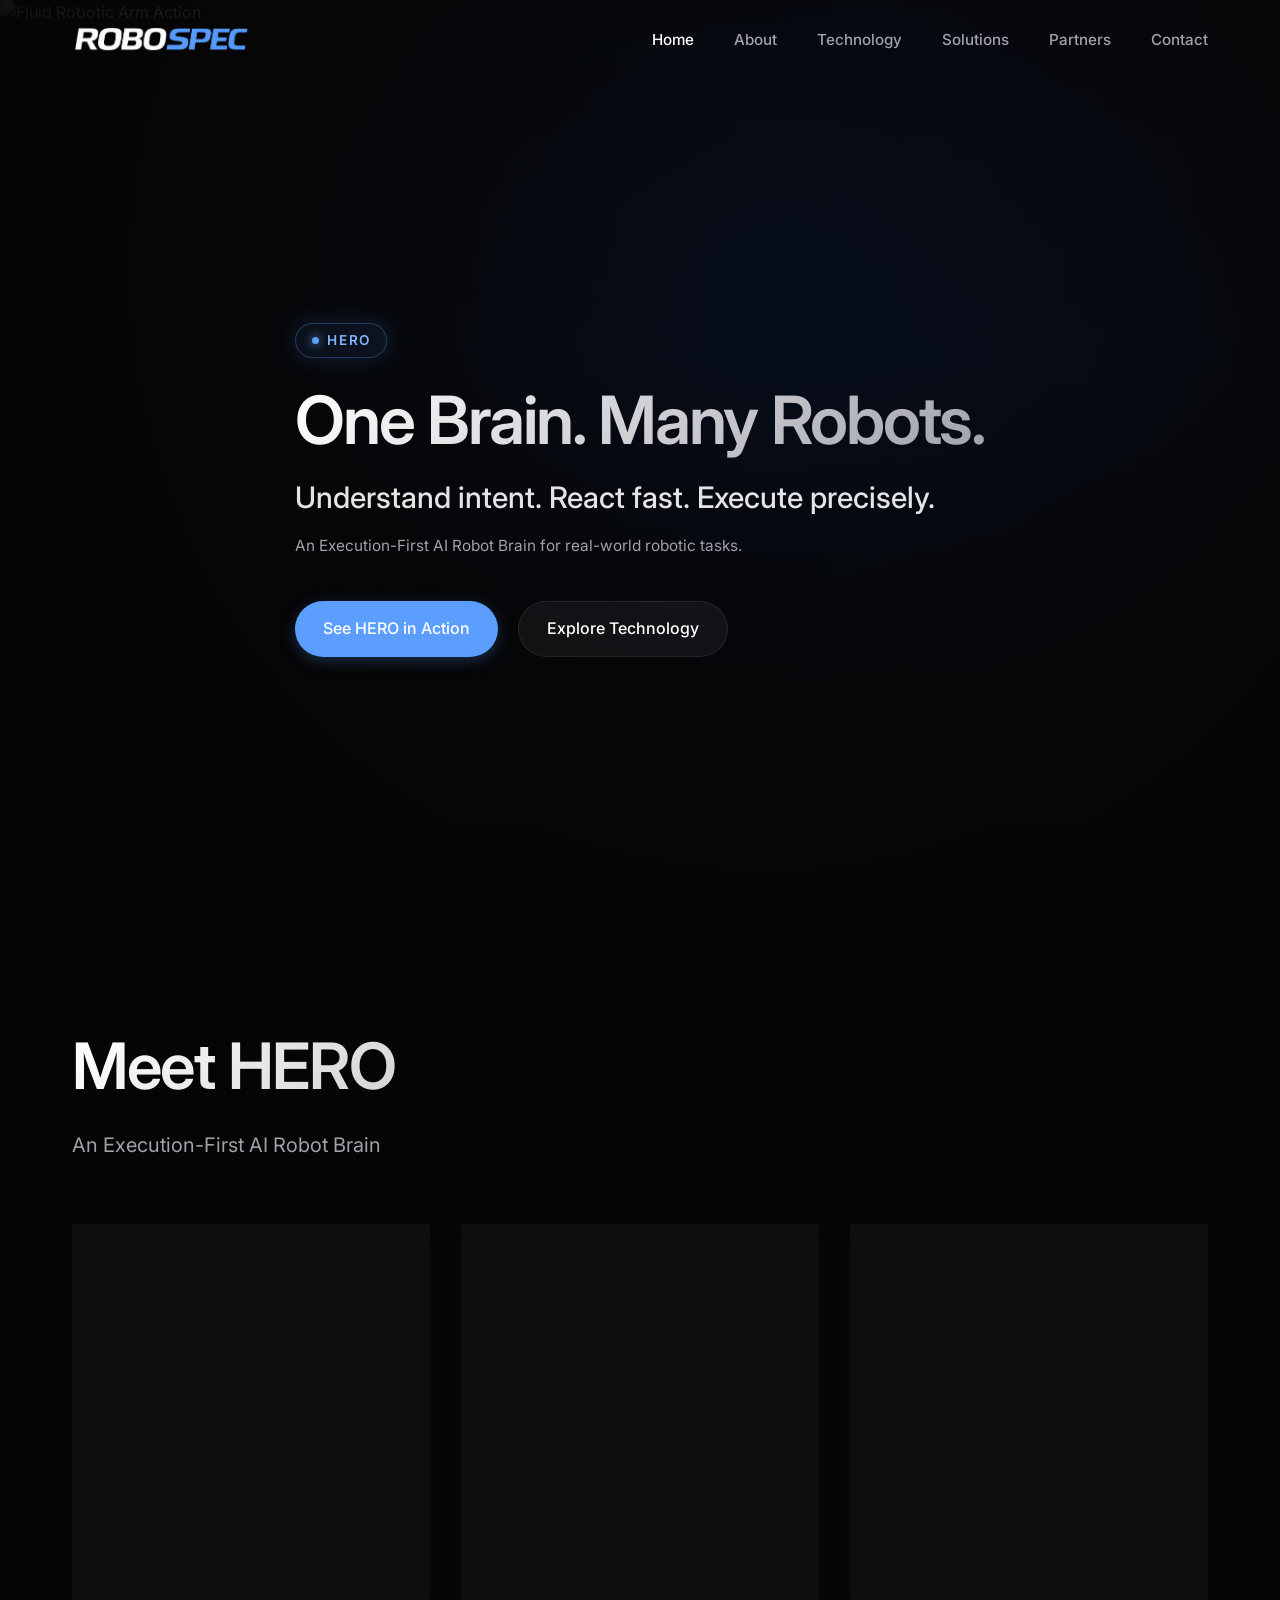
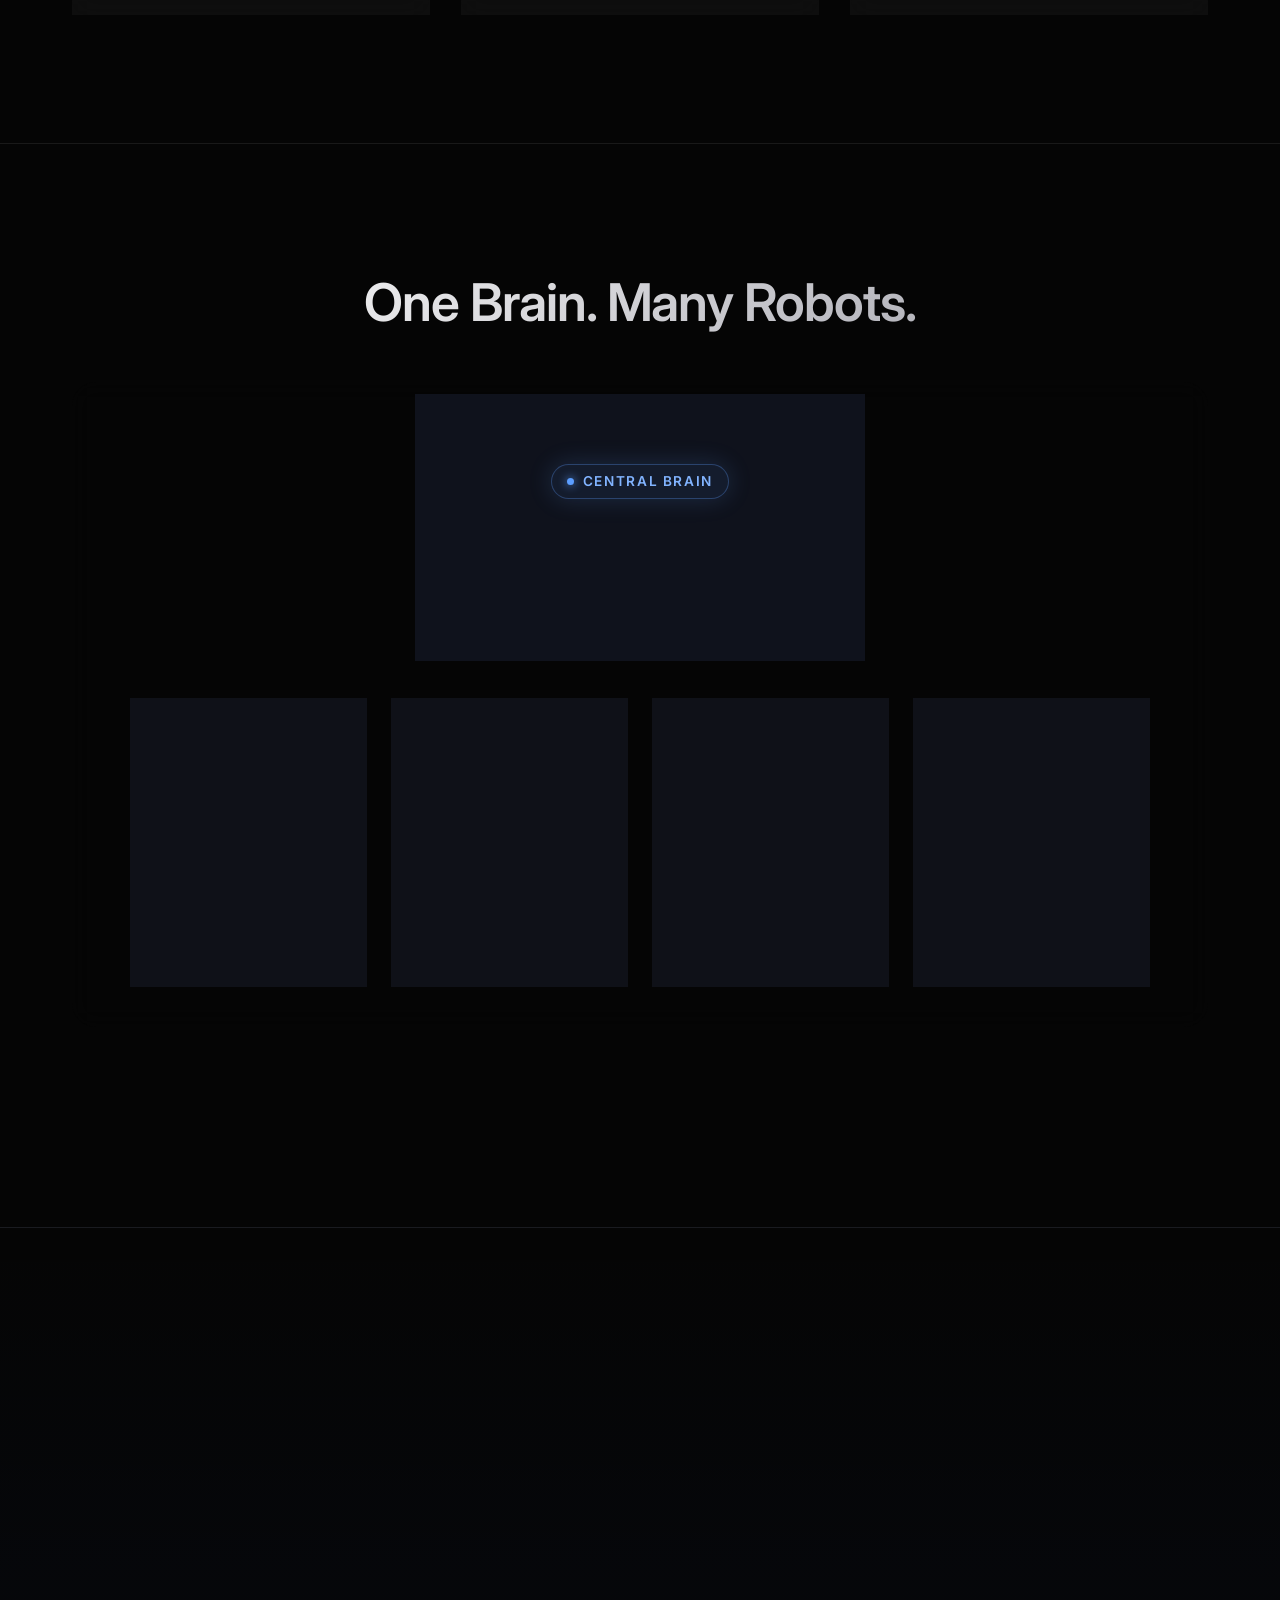
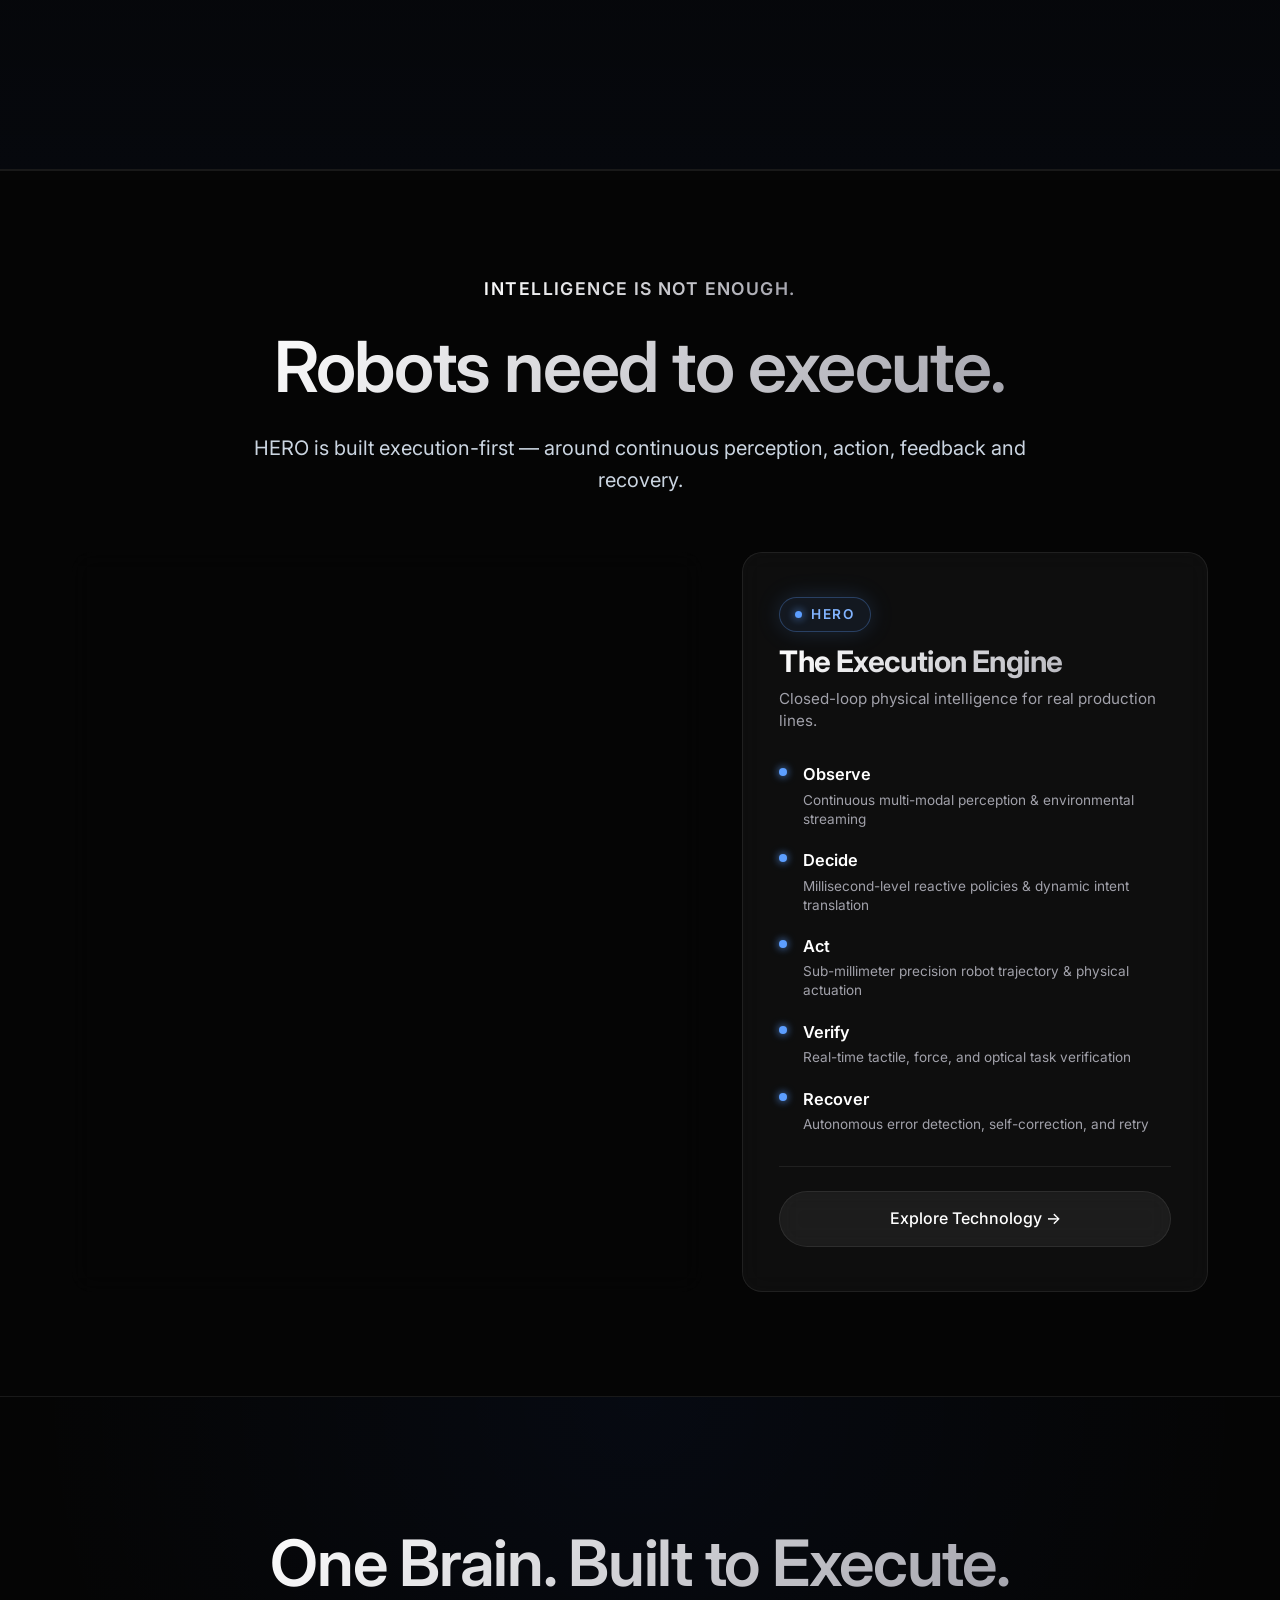
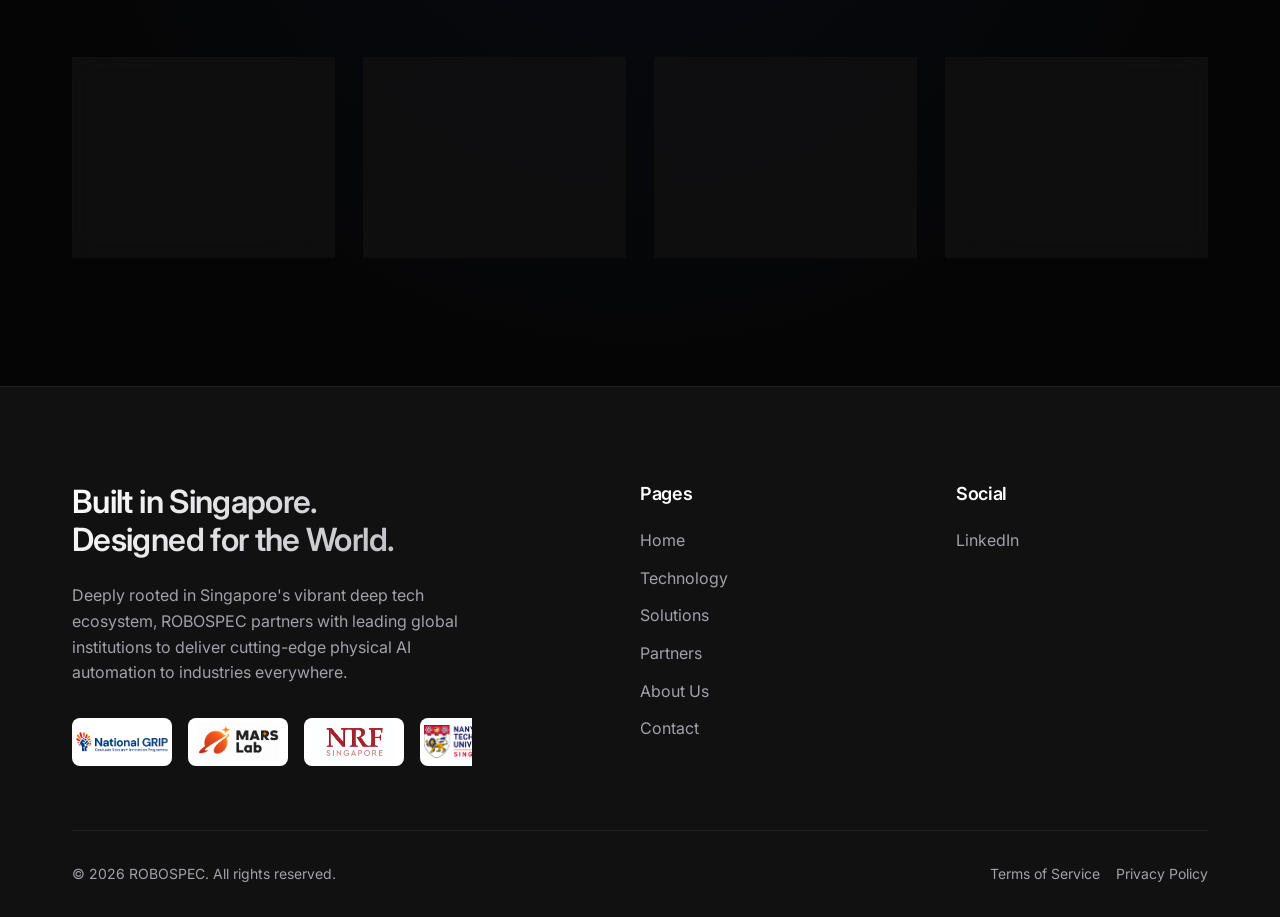
==== commit 40cdbf28: "update" ====
--- a/index.html
+++ b/index.html
@@ -45,7 +45,7 @@
         <span class="badge-dot"></span>
         <span class="badge-text">HERO</span>
       </div>
-      <h1 class="hero-title text-gradient">One Brain. Many Robots.</h1>
+      <h1 class="hero-title text-gradient hero-title-nowrap">One Brain. Many Robots.</h1>
       <p class="hero-tagline">Understand intent. React fast. Execute precisely.</p>
       <p class="hero-caption">An Execution-First AI Robot Brain for real-world robotic tasks.</p>
       <div class="hero-actions">
@@ -98,7 +98,7 @@
   <!-- One Brain. Many Robots Section -->
   <section class="section" id="embodiments" style="border-top: 1px solid var(--border-subtle);">
     <div class="container" style="text-align: center;">
-      <h2 class="section-title reveal text-gradient" style="margin: 0 auto 1.5rem auto;">One Brain. Many Robots.</h2>
+      <h2 class="section-title reveal text-gradient hero-title-nowrap" style="margin: 0 auto 1.5rem auto; max-width: 1000px; font-size: clamp(2rem, 4.2vw, 3.25rem);">One Brain. Many Robots.</h2>
 
       <!-- Central Brain & Multi-Hardware Hub Diagram -->
       <div class="showcase-container reveal">
--- a/asset/style.css
+++ b/asset/style.css
@@ -243,7 +243,7 @@
 }
 
 .hero-content {
-  max-width: 860px;
+  max-width: 1100px;
   z-index: 1;
 }
 
@@ -286,11 +286,21 @@
 }
 
 .hero-title {
-  font-size: clamp(3rem, 6.5vw, 5.25rem);
-  line-height: 1.1;
+  font-size: clamp(2.6rem, 5.2vw, 4.6rem);
+  line-height: 1.15;
   margin-bottom: 1.25rem;
   letter-spacing: -0.03em;
   animation: fadeUp 1s ease 0.2s both;
+}
+
+.hero-title-nowrap {
+  white-space: nowrap;
+}
+
+@media (max-width: 600px) {
+  .hero-title-nowrap {
+    white-space: normal;
+  }
 }
 
 .hero-tagline {
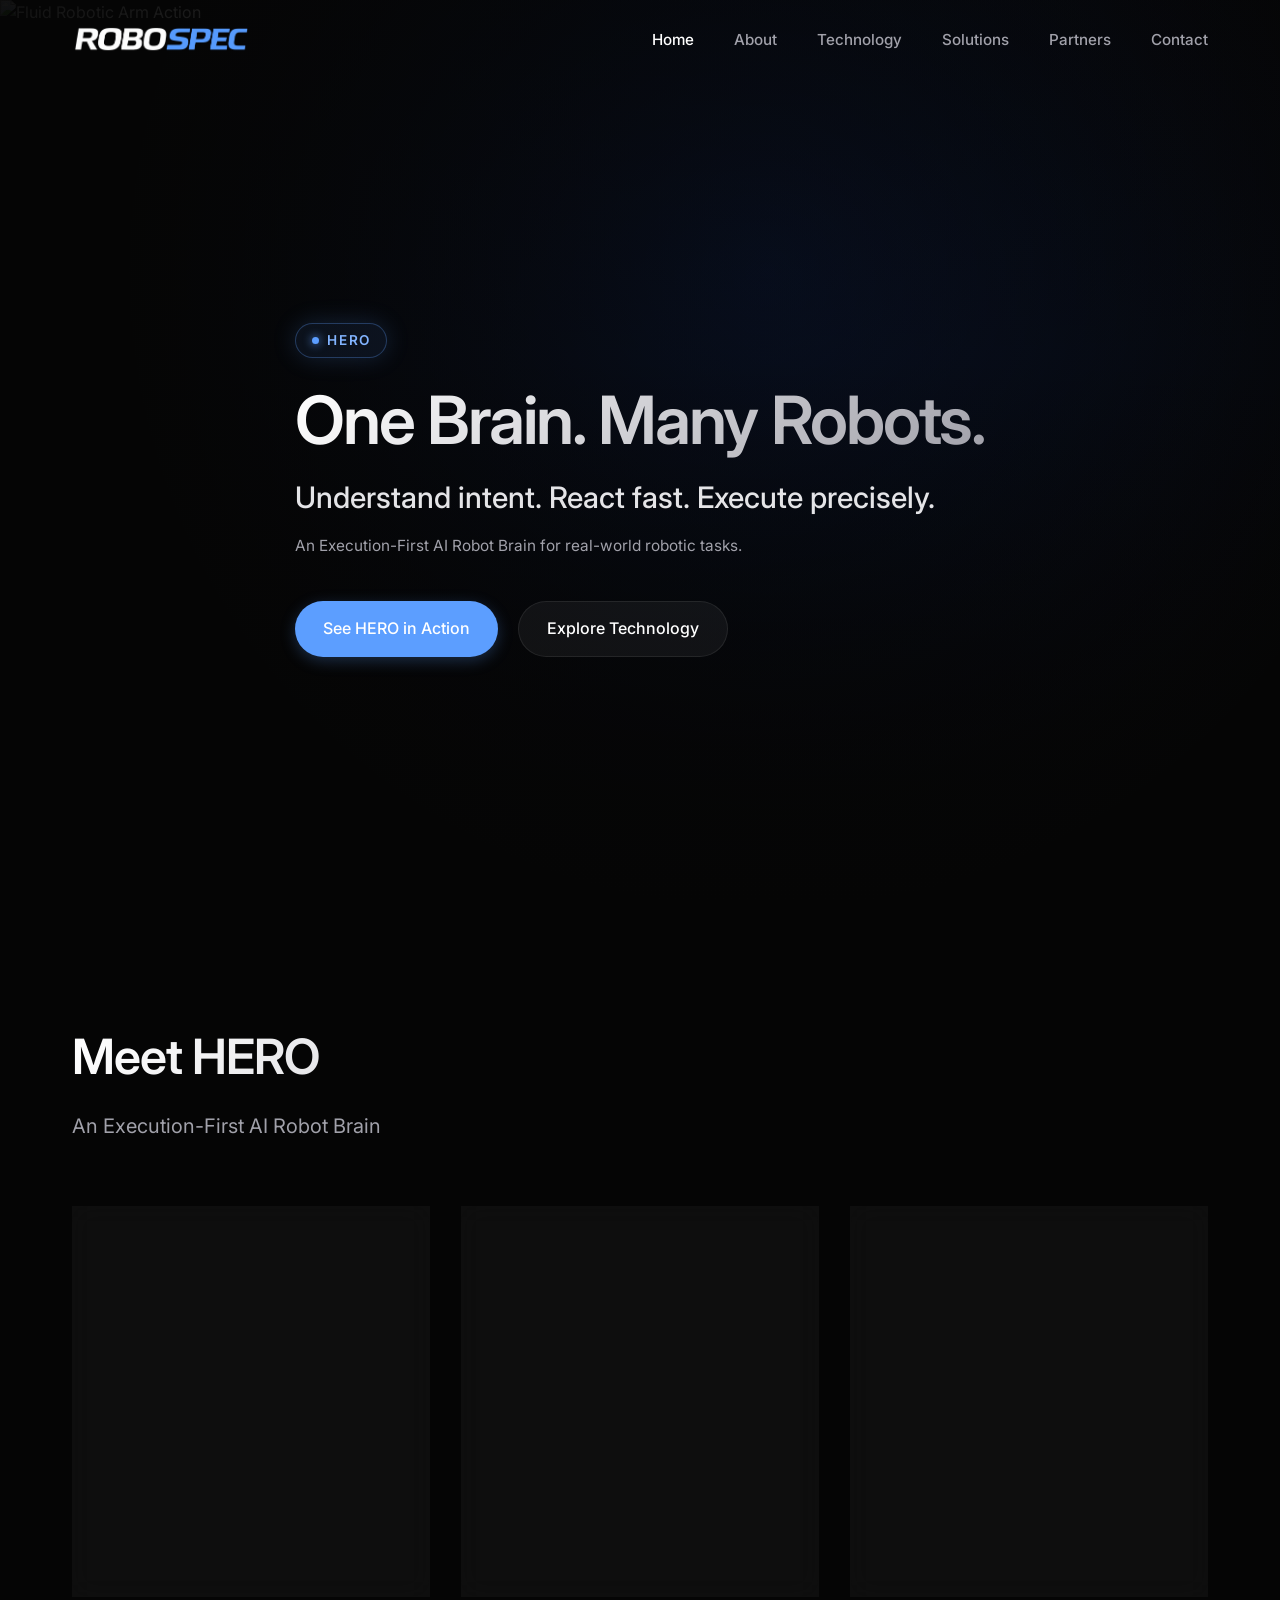
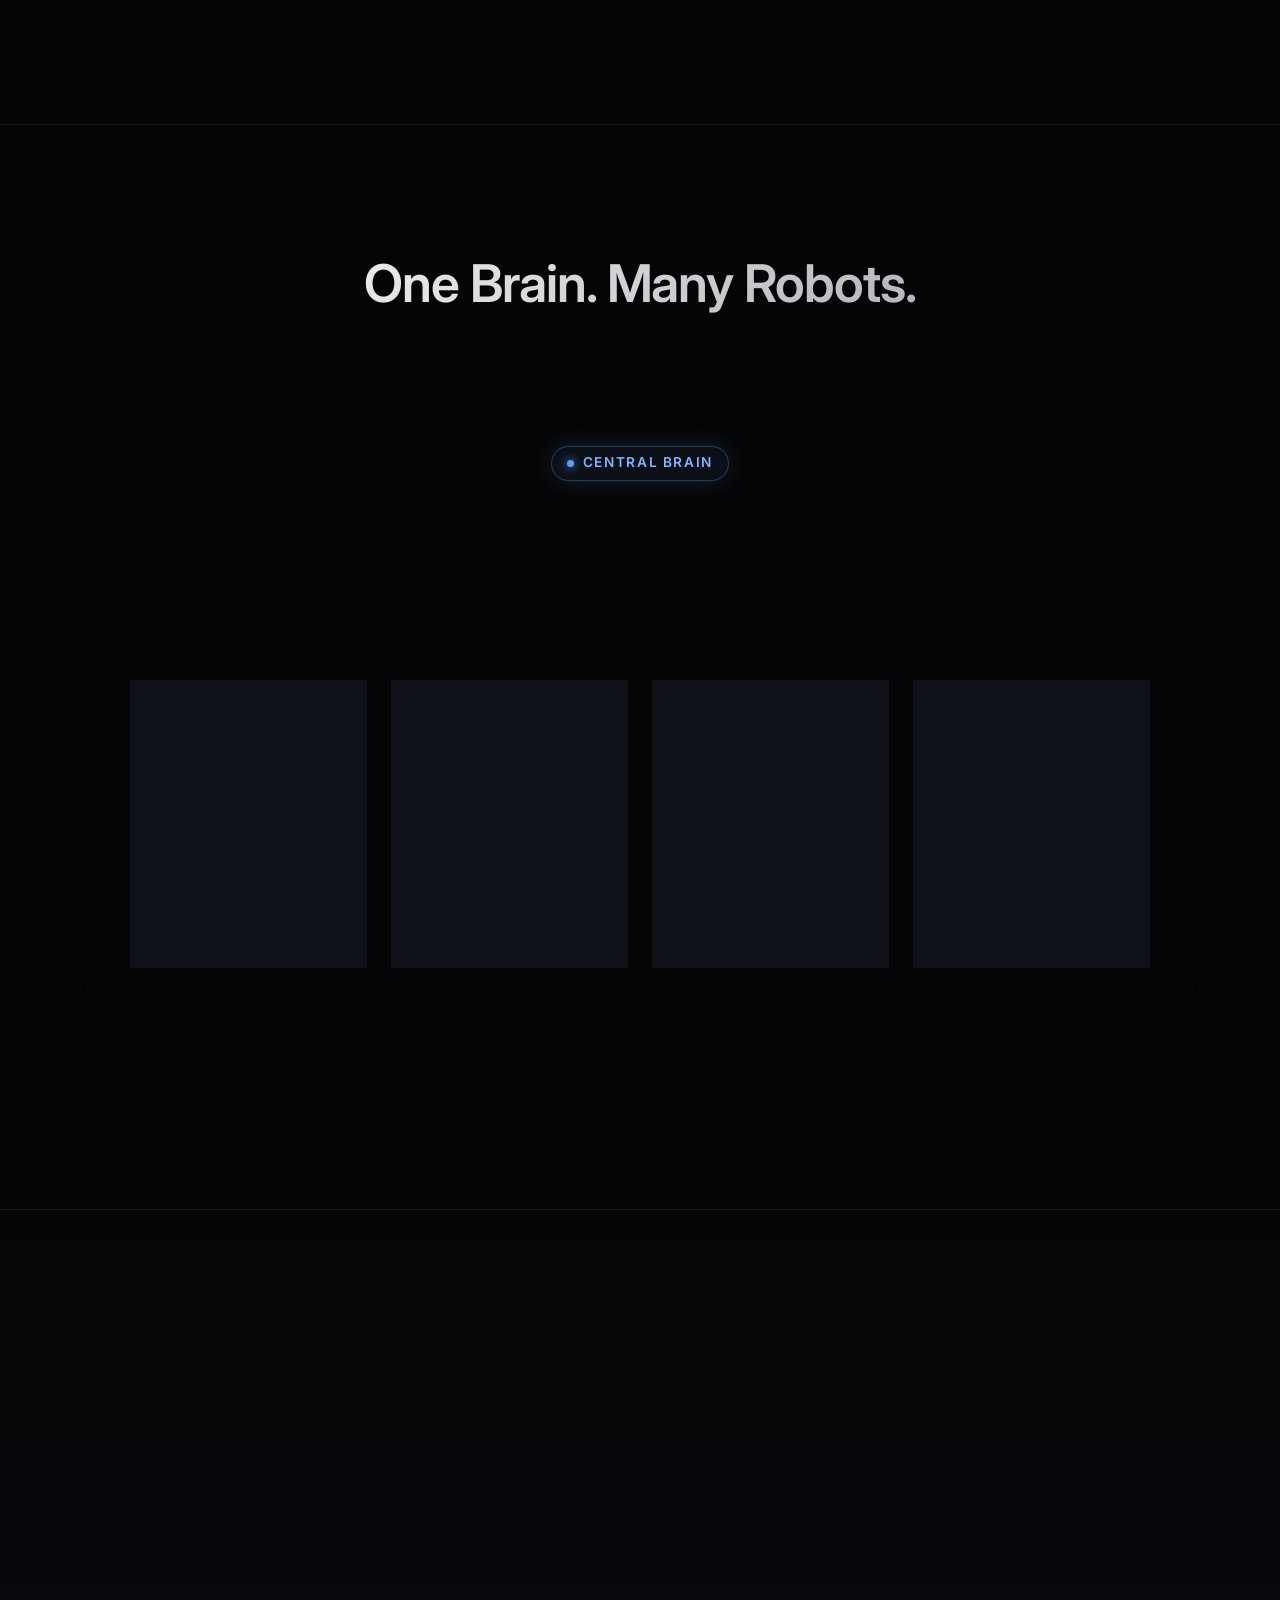
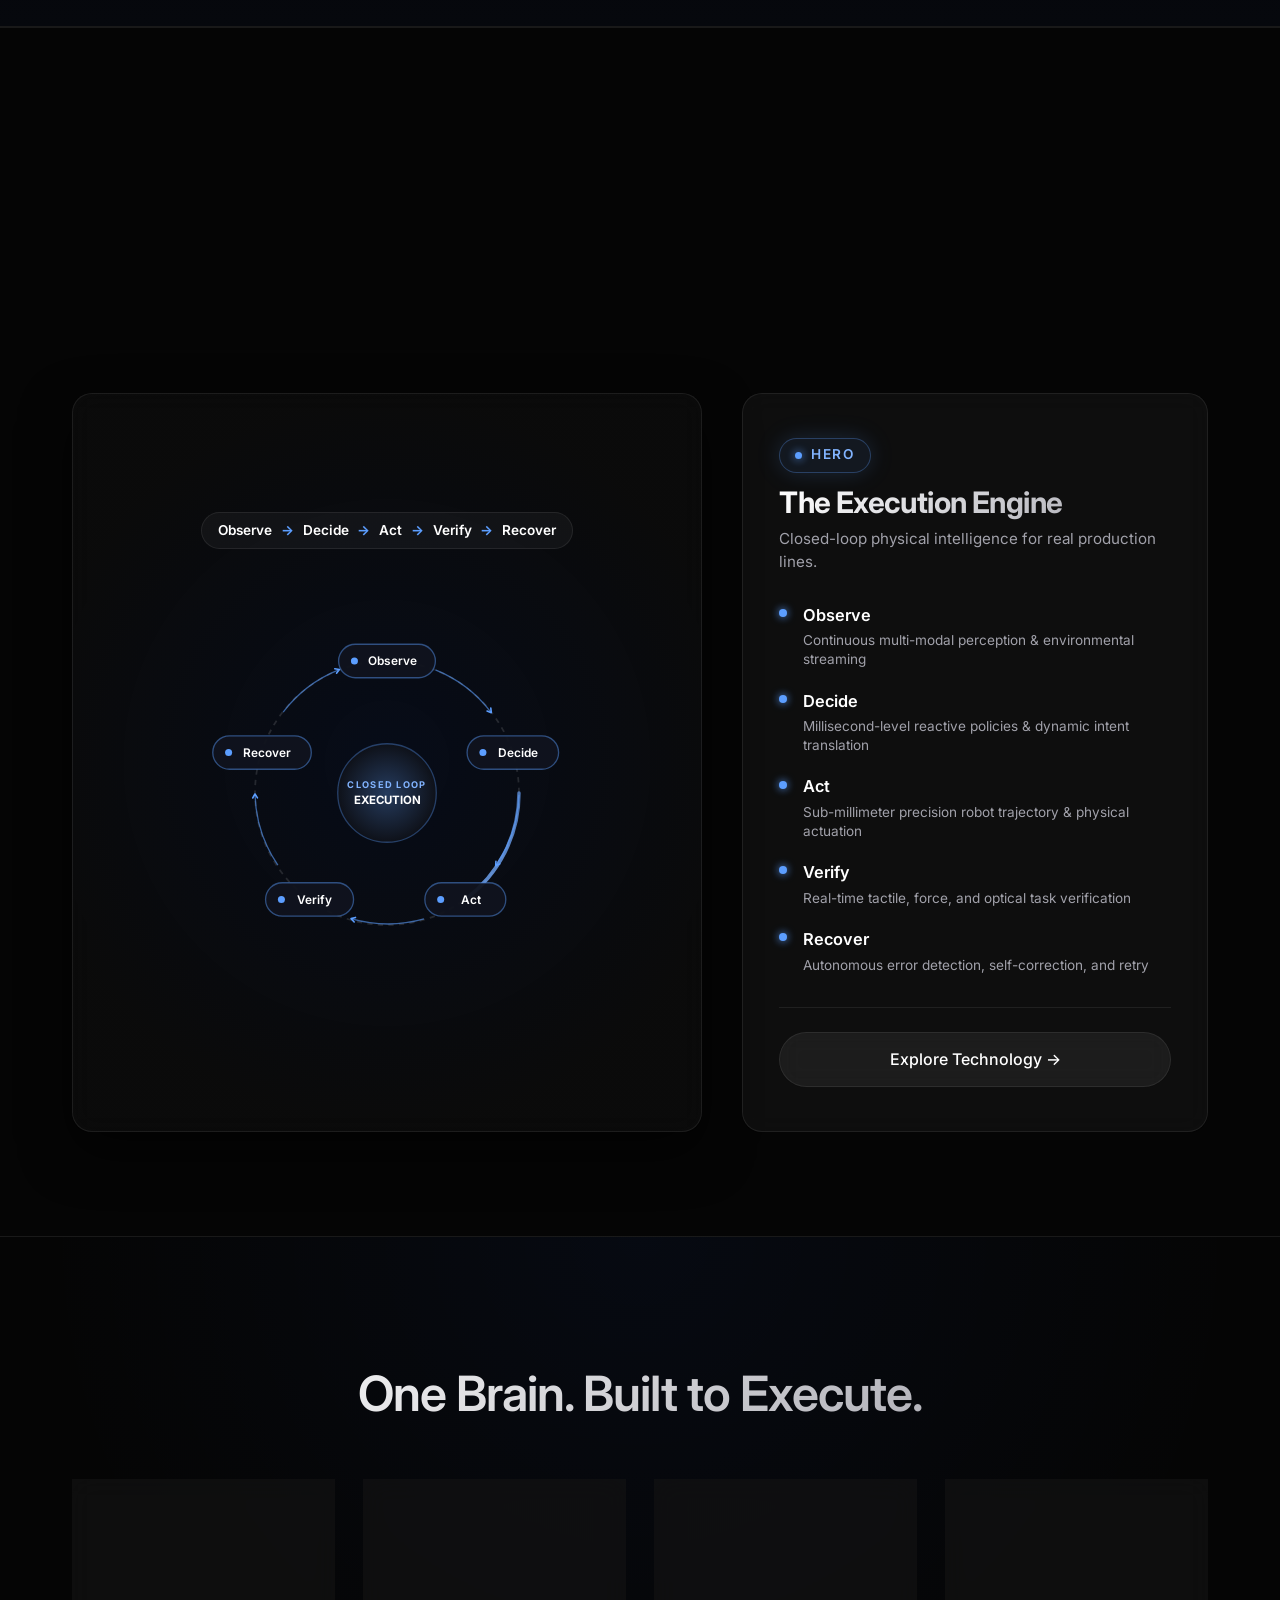
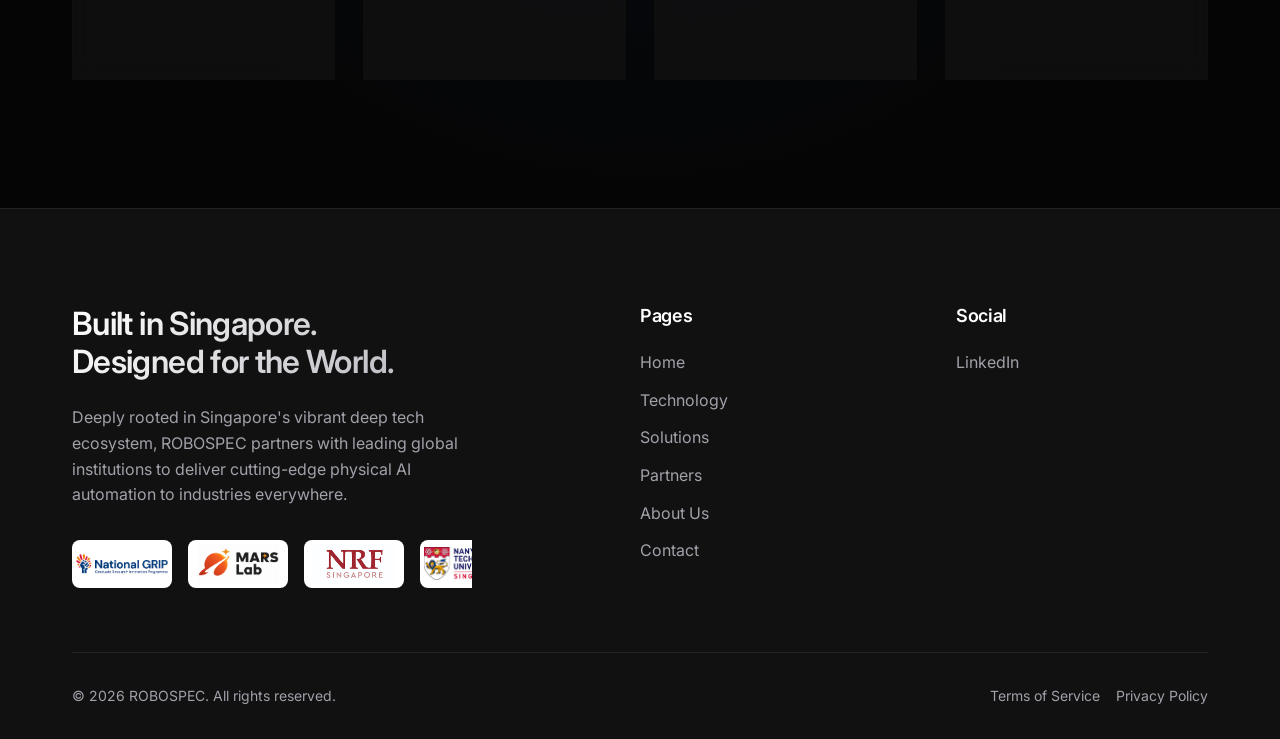
==== commit 73cea0ad: "update" ====
--- a/index.html
+++ b/index.html
@@ -217,9 +217,9 @@
   </section>
 
   <!-- Metrics / Efficiency Section -->
-  <section class="metrics-wrap section">
+  <section class="metrics-wrap section" id="metrics">
     <div class="container">
-      <h2 class="section-title reveal text-gradient" style="margin-bottom: 4rem;">Built for Real-World Execution</h2>
+      <h2 class="section-title reveal text-gradient heading-nowrap" style="margin-bottom: 4rem; max-width: 100%;">Built for Real-World Execution</h2>
 
       <div class="metrics-grid">
         <div class="metric-item reveal">
@@ -243,10 +243,10 @@
     style="border-top: 1px solid var(--border-subtle);">
     <div class="container">
       <!-- Section Header -->
-      <div class="reveal" style="text-align: center; max-width: 860px; margin: 0 auto 3.5rem auto;">
+      <div class="reveal" style="text-align: center; max-width: 1000px; margin: 0 auto 3.5rem auto;">
         <span class="philosophy-kicker text-gradient">Intelligence is not enough.</span>
-        <h2 class="section-title text-gradient"
-          style="font-size: clamp(2.8rem, 5.5vw, 4.5rem); margin: 0.75rem auto 1.5rem auto; line-height: 1.15;">
+        <h2 class="section-title text-gradient heading-nowrap"
+          style="font-size: clamp(2.3rem, 4.4vw, 3.8rem); margin: 0.75rem auto 1.5rem auto; line-height: 1.15; max-width: 100%;">
           Robots need to execute.
         </h2>
         <p class="section-subtitle" style="margin: 0 auto; max-width: 780px; font-size: 1.25rem; color: #cbd5e1;">
@@ -431,8 +431,8 @@
   <!-- Architecture Teaser Section -->
   <section class="section arch-teaser-section" id="architecture">
     <div class="container">
-      <div style="text-align: center; max-width: 800px; margin: 0 auto 3.5rem auto;">
-        <h2 class="section-title reveal text-gradient" style="margin: 0 auto;">One Brain. Built to Execute.</h2>
+      <div style="text-align: center; max-width: 950px; margin: 0 auto 3.5rem auto;">
+        <h2 class="section-title reveal text-gradient heading-nowrap" style="margin: 0 auto; max-width: 100%;">One Brain. Built to Execute.</h2>
       </div>
 
       <div class="arch-grid">
--- a/asset/style.css
+++ b/asset/style.css
@@ -71,6 +71,7 @@
   line-height: 1.2;
   font-weight: 600;
   letter-spacing: -0.02em;
+  text-wrap: balance;
 }
 
 .text-gradient {
@@ -80,17 +81,19 @@
 }
 
 .section-title {
-  font-size: clamp(2.5rem, 5vw, 4rem);
+  font-size: clamp(2.2rem, 3.8vw, 3.35rem);
   margin-bottom: 1.5rem;
-  max-width: 800px;
+  max-width: 1100px;
+  text-wrap: balance;
 }
 
 .section-subtitle {
   font-size: 1.25rem;
   color: var(--text-secondary);
   font-weight: 400;
-  max-width: 600px;
+  max-width: 680px;
   margin-bottom: 4rem;
+  text-wrap: pretty;
 }
 
 /* ==========================================================================
@@ -293,13 +296,16 @@
   animation: fadeUp 1s ease 0.2s both;
 }
 
-.hero-title-nowrap {
+.hero-title-nowrap,
+.heading-nowrap {
   white-space: nowrap;
 }
 
-@media (max-width: 600px) {
-  .hero-title-nowrap {
+@media (max-width: 860px) {
+  .hero-title-nowrap,
+  .heading-nowrap {
     white-space: normal;
+    text-wrap: balance;
   }
 }
 
@@ -608,12 +614,17 @@
 }
 
 .metric-item h2 {
-  font-size: 2.25rem;
+  font-size: clamp(1.45rem, 1.75vw, 1.85rem);
   margin-bottom: 1rem;
   color: var(--accent-primary);
-  display: flex;
-  align-items: baseline;
-  flex-wrap: wrap;
+  white-space: nowrap;
+}
+
+@media (max-width: 992px) {
+  .metric-item h2 {
+    white-space: normal;
+    text-wrap: balance;
+  }
 }
 
 .metric-item h2 span {
@@ -1179,7 +1190,7 @@
 
 .philosophy-header {
   text-align: center;
-  max-width: 860px;
+  max-width: 1080px;
   margin: 0 auto 4rem;
 }
 
@@ -1188,11 +1199,12 @@
 }
 
 .philosophy-title {
-  font-size: clamp(2.2rem, 4vw, 3.25rem);
+  font-size: clamp(1.9rem, 3.1vw, 2.65rem);
   font-weight: 800;
   letter-spacing: -0.02em;
   line-height: 1.2;
   color: #ffffff;
+  text-wrap: balance;
 }
 
 .founder-philosophy-grid {
@@ -1250,12 +1262,13 @@
 }
 
 .philosophy-card-title {
-  font-size: 1.65rem;
+  font-size: clamp(1.35rem, 1.6vw, 1.5rem);
   font-weight: 700;
   color: #ffffff;
   margin-bottom: 1rem;
   letter-spacing: -0.01em;
   line-height: 1.3;
+  text-wrap: balance;
 }
 
 .philosophy-card-desc {
@@ -1299,11 +1312,12 @@
 }
 
 .singapore-title {
-  font-size: clamp(2.2rem, 4vw, 3.25rem);
+  font-size: clamp(1.9rem, 3.1vw, 2.65rem);
   font-weight: 800;
   letter-spacing: -0.02em;
   margin-bottom: 1.5rem;
   line-height: 1.2;
+  text-wrap: balance;
 }
 
 .singapore-desc {
@@ -1984,11 +1998,12 @@
 }
 
 .deep-card-title {
-  font-size: 2rem;
+  font-size: clamp(1.45rem, 1.8vw, 1.7rem);
   font-weight: 800;
   letter-spacing: -0.02em;
   margin-bottom: 1.25rem;
   color: #ffffff;
+  text-wrap: balance;
 }
 
 .deep-card-text {
@@ -2076,9 +2091,10 @@
 }
 
 .solution-headline {
-  font-size: clamp(2rem, 3.5vw, 2.75rem);
+  font-size: clamp(1.75rem, 2.5vw, 2.25rem);
   line-height: 1.2;
   margin-bottom: 1.25rem;
+  text-wrap: balance;
 }
 
 .solution-lead {
